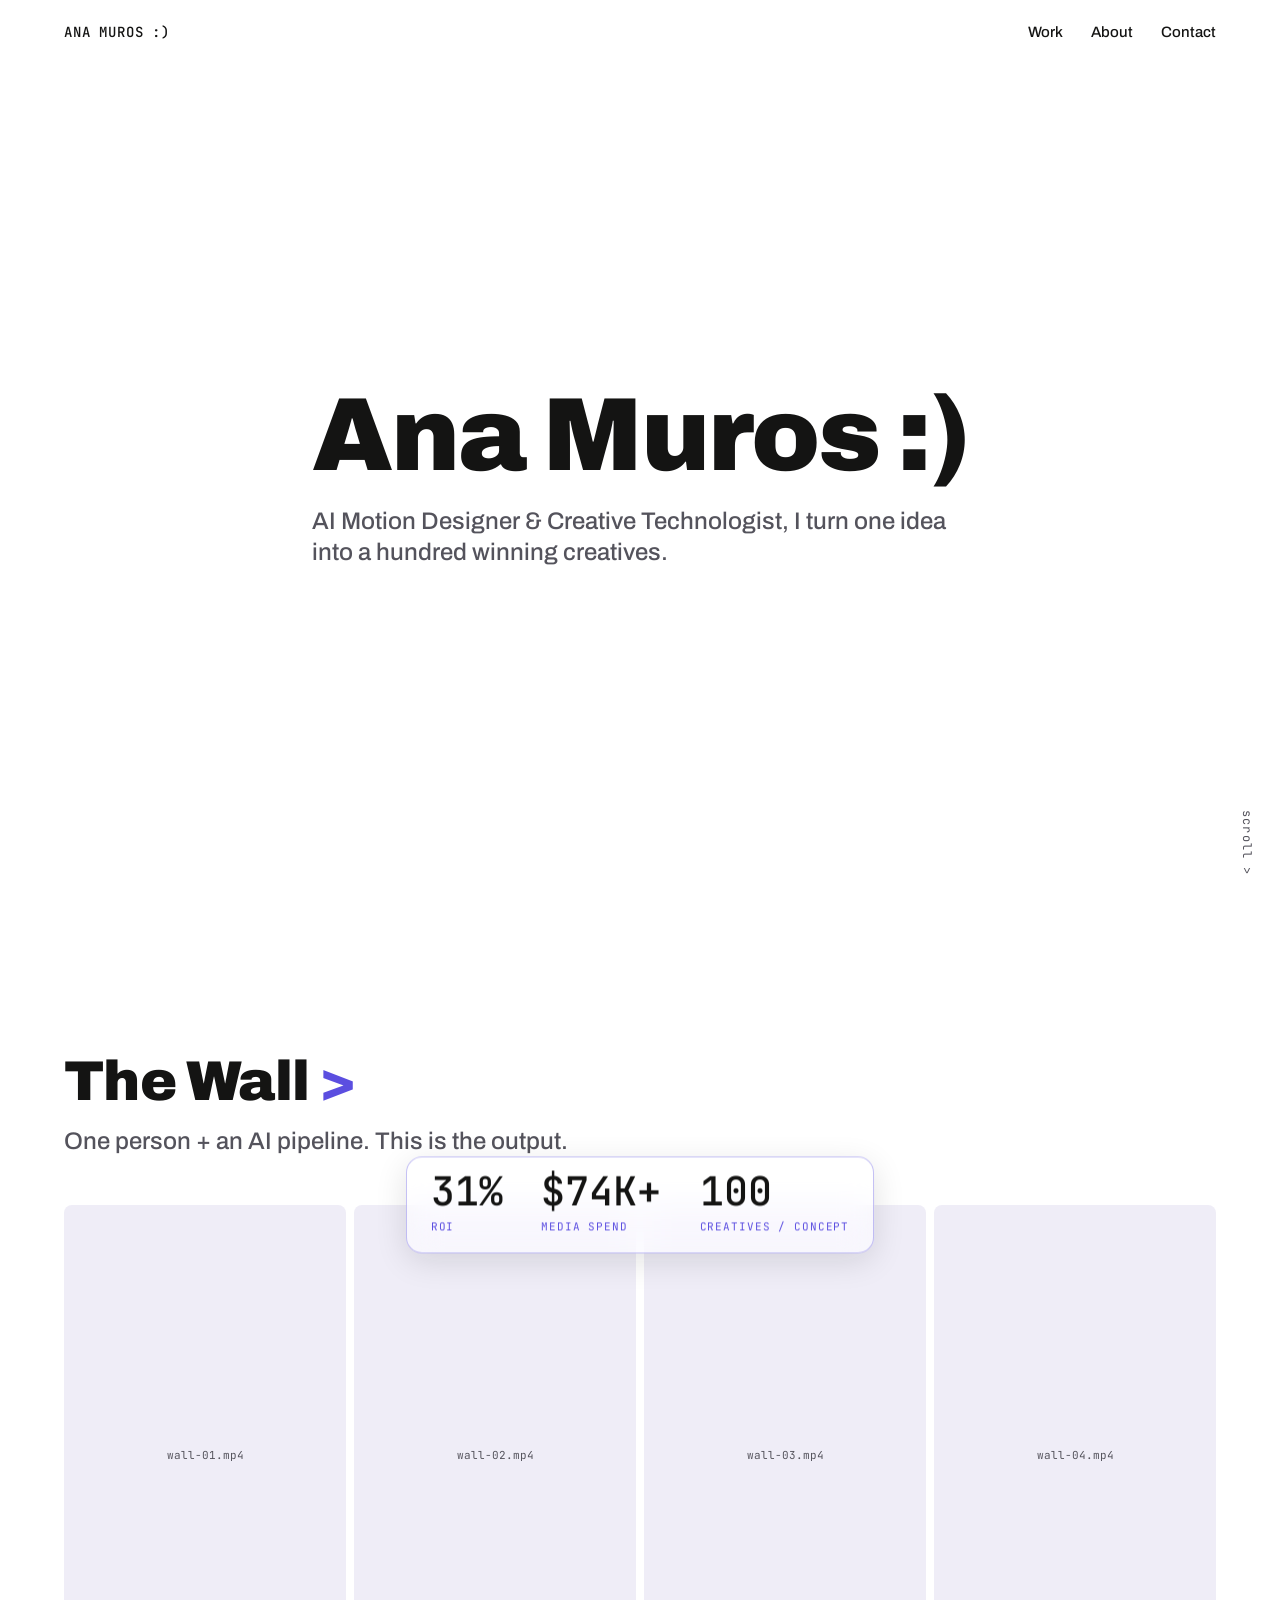
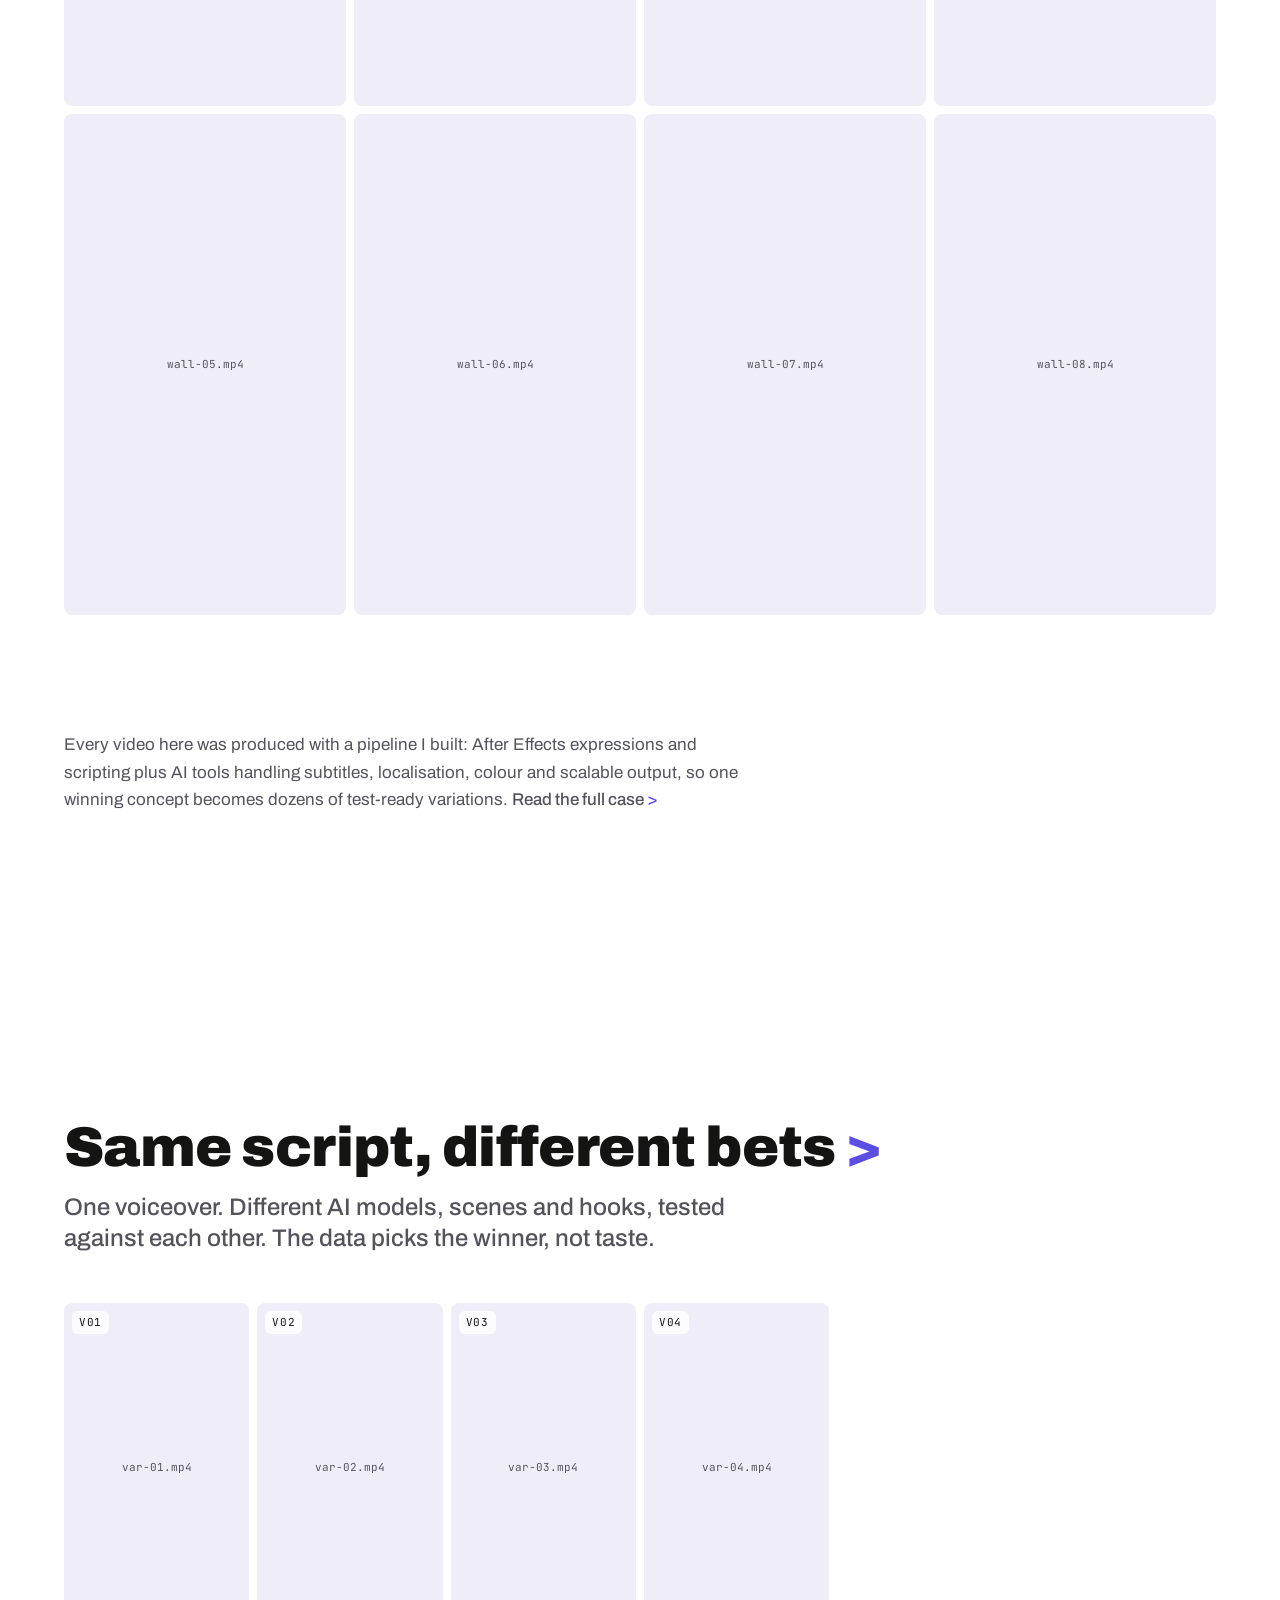
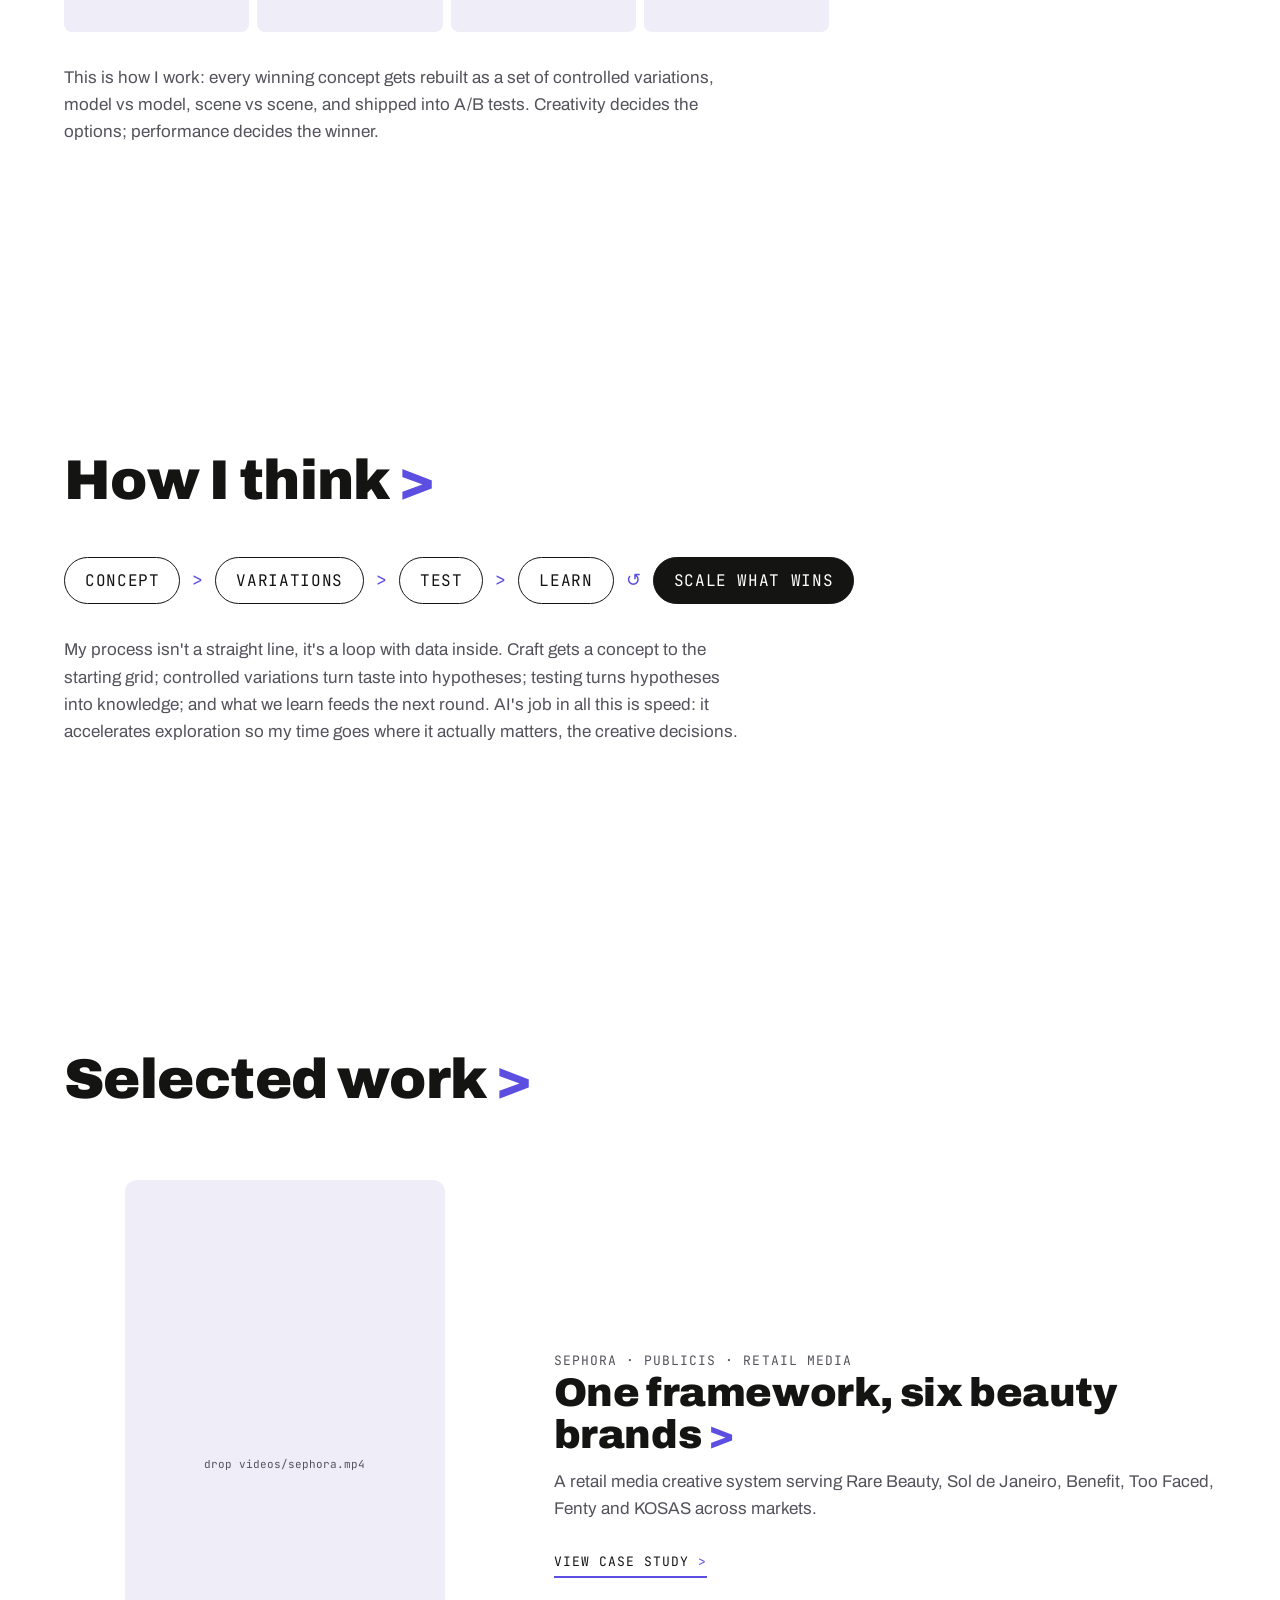
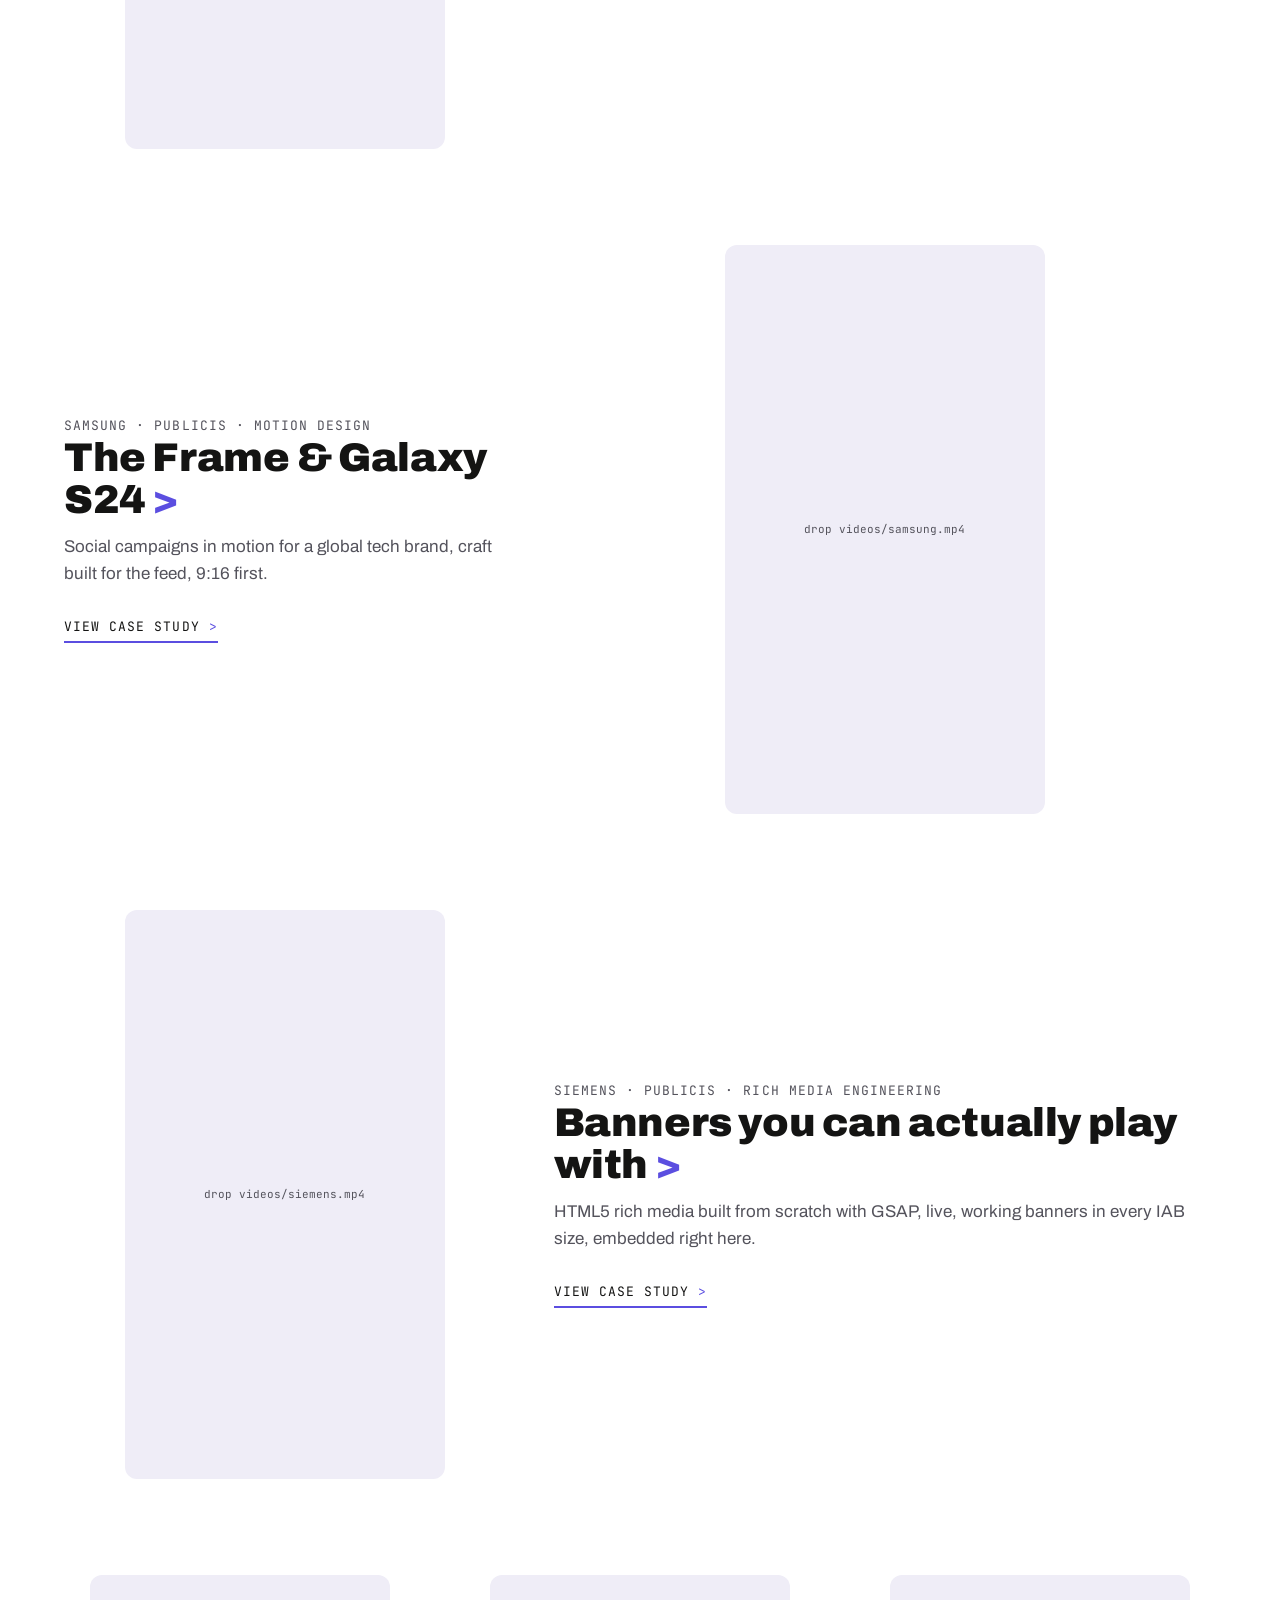
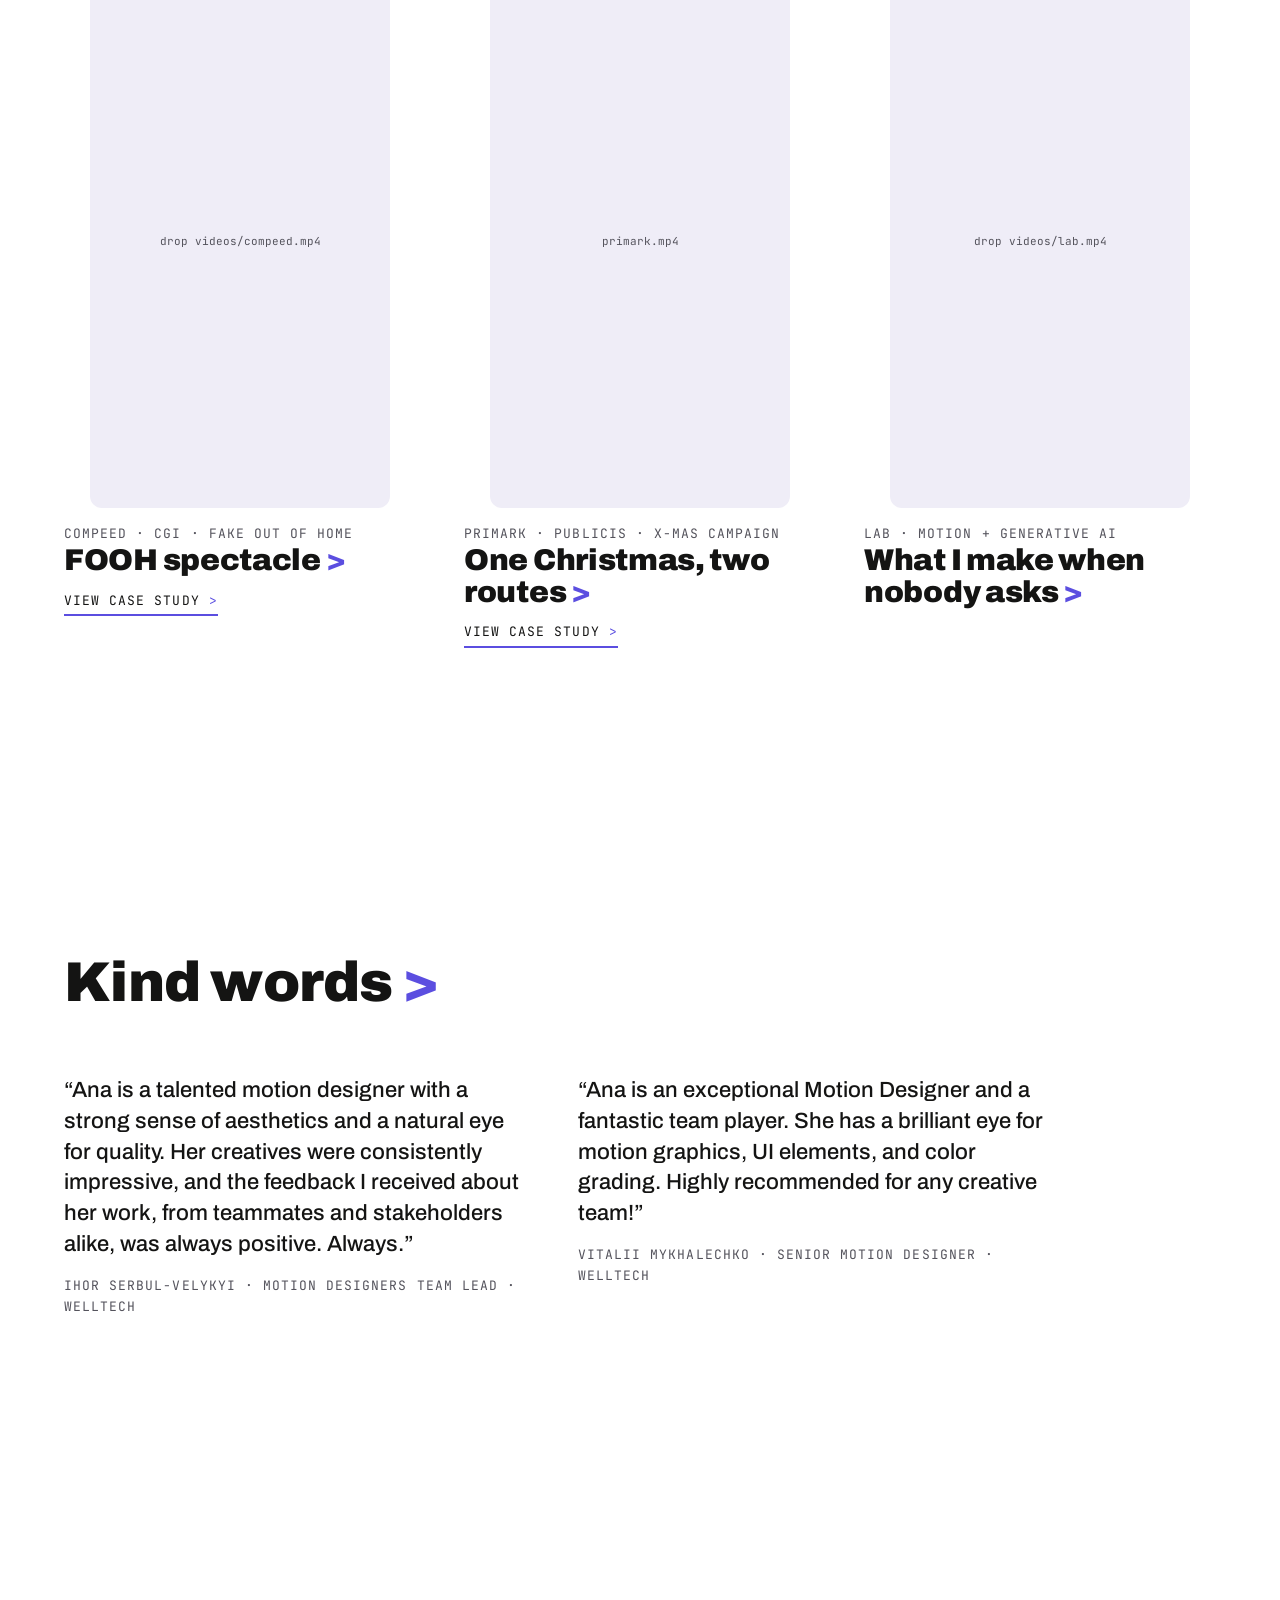
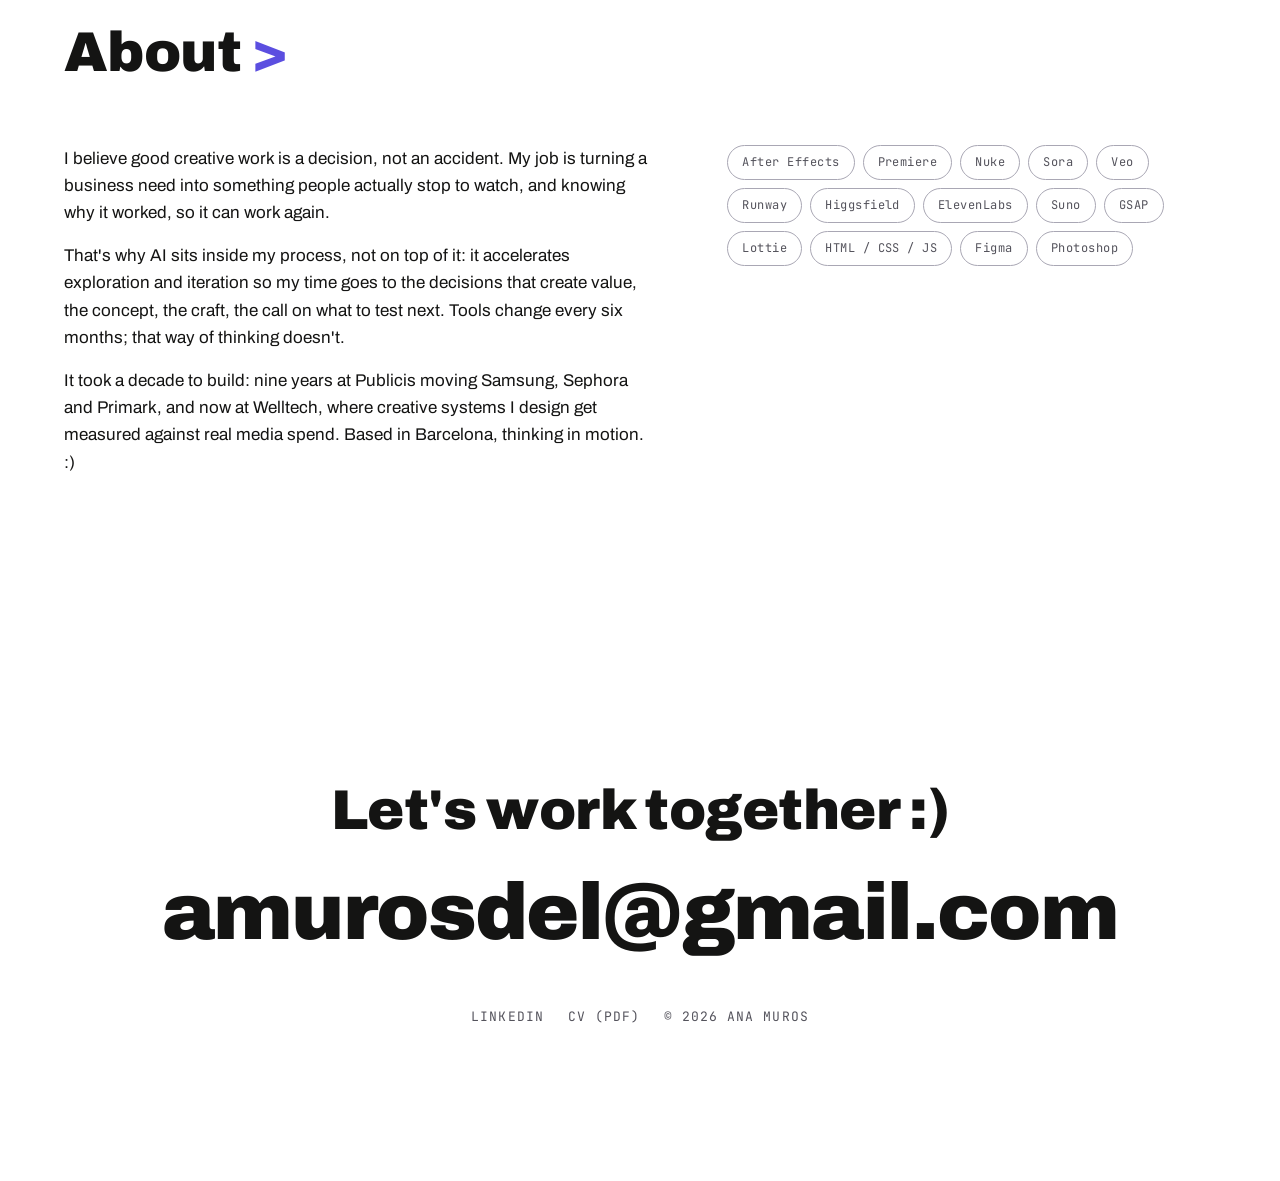
==== index.html @ 54a0456e "initial portfolio initial portfolio" ====
<!DOCTYPE html>
<html lang="en">
<head>
<meta charset="UTF-8">
<meta name="viewport" content="width=device-width, initial-scale=1">
<title>Ana Muros, AI Motion Designer & Creative Technologist</title>
<meta name="description" content="Motion design, creative systems and AI for paid social that converts. 11+ years, Publicis, Samsung, Sephora, Welltech. Barcelona.">
<meta property="og:title" content="Ana Muros, AI Motion Designer & Creative Technologist">
<meta property="og:description" content="I turn one idea into a hundred winning creatives.">
<meta property="og:type" content="website">
<link rel="preconnect" href="https://fonts.googleapis.com">
<link rel="preconnect" href="https://fonts.gstatic.com" crossorigin>
<link href="https://fonts.googleapis.com/css2?family=Archivo:wght@400;500;900&family=JetBrains+Mono:wght@400;500&display=swap" rel="stylesheet">
<style>
:root{
  --paper:#FFFFFF; --ink:#141413; --ink-60:#54535C; --ink-30:#A9A7B4;
  --surface:#EFEDF7; --accent:#5B4EE0;
  --ease:cubic-bezier(.22,1,.36,1);
  --sect:clamp(96px,12vw,160px);
}
*{margin:0;padding:0;box-sizing:border-box}
html{scroll-behavior:smooth}
body{background:var(--paper);color:var(--ink);font-family:'Archivo',sans-serif;font-size:17px;line-height:1.6;-webkit-font-smoothing:antialiased}
img,video{display:block;max-width:100%}
a{color:inherit;text-decoration:none}
a:focus-visible,button:focus-visible{outline:2px solid var(--accent);outline-offset:3px}
.container{max-width:1200px;margin:0 auto;padding:0 24px}
.display{font-weight:900;font-size:clamp(48px,9vw,104px);line-height:.95;letter-spacing:-.02em}
.h2{font-weight:900;font-size:clamp(32px,5vw,56px);line-height:1;letter-spacing:-.01em}
.h3{font-weight:500;font-size:clamp(19px,2.2vw,24px);line-height:1.3}
.meta{font-family:'JetBrains Mono',monospace;font-size:13px;letter-spacing:.08em;text-transform:uppercase;color:var(--ink-60)}
.metric{font-family:'JetBrains Mono',monospace;font-weight:500;font-size:clamp(32px,5vw,64px);line-height:1;color:var(--ink)}
.arrow{color:var(--accent)}
section{padding:var(--sect) 0}

nav{position:fixed;top:0;left:0;right:0;z-index:50;transition:background .3s,box-shadow .3s}
nav .nav-logo,nav .nav-links a{color:#F4F3EE;transition:color .3s}
nav.scrolled .nav-logo,nav.scrolled .nav-links a,nav.on-light .nav-logo,nav.on-light .nav-links a{color:var(--ink)}
nav.scrolled{background:rgba(255,255,255,.85);backdrop-filter:blur(12px);-webkit-backdrop-filter:blur(12px);box-shadow:0 1px 0 rgba(20,20,19,.08)}
.nav-inner{display:flex;justify-content:space-between;align-items:center;height:64px}
.nav-logo{font-family:'JetBrains Mono',monospace;font-size:14px;font-weight:500;letter-spacing:.06em}
.nav-links{display:flex;gap:28px}
.nav-links a{font-size:15px;font-weight:500;position:relative}
.nav-links a::after{content:"";position:absolute;left:0;bottom:-4px;height:2px;width:0;background:var(--accent);transition:width .3s var(--ease)}
.nav-links a:hover::after{width:100%}

.hero{min-height:100svh;display:flex;flex-direction:column;justify-content:center;padding-top:96px;position:relative;overflow:hidden}
.hero-bg{position:absolute;inset:0;width:100%;height:100%;object-fit:cover;z-index:0}
.hero-scrim{position:absolute;inset:0;background:linear-gradient(180deg,rgba(12,12,14,.25),rgba(12,12,14,.5));z-index:1}
.hero-content{position:relative;z-index:2}
.hero .display{color:#F4F3EE}
.hero .sub{color:rgba(244,243,238,.82);margin:20px 0 40px;max-width:640px}
.hero.missing .hero-bg,.hero.missing .hero-scrim{display:none}
.hero.missing .display{color:var(--ink)}
.hero.missing .sub{color:var(--ink-60)}
.hero.missing .scroll-hint{color:var(--ink-60)}
.scroll-hint{position:absolute;bottom:24px;right:24px;font-family:'JetBrains Mono',monospace;font-size:12px;letter-spacing:.1em;color:rgba(244,243,238,.75);writing-mode:vertical-rl;z-index:2}

.media{position:relative;background:var(--surface);overflow:hidden}
.media video{width:100%;height:100%;object-fit:cover}
.media .ph-label{display:none}
.media.missing video{display:none}
.media.missing .ph-label{display:flex;position:absolute;inset:0;align-items:center;justify-content:center;text-align:center;padding:12px;font-family:'JetBrains Mono',monospace;font-size:11px;color:var(--ink-60)}

.wall-stage{position:relative;padding-bottom:84px}
.wall-metrics{position:sticky;top:38vh;z-index:2;height:0;display:flex;justify-content:center;align-items:flex-start;pointer-events:none}
.wall-metrics .pill{background:rgba(255,255,255,.55);backdrop-filter:blur(16px) saturate(1.6);-webkit-backdrop-filter:blur(16px) saturate(1.6);border:1px solid rgba(91,78,224,.35);border-radius:16px;padding:14px 24px;display:flex;gap:clamp(16px,3vw,40px);flex-wrap:wrap;justify-content:center;transform:translateY(-50%);box-shadow:inset 0 1px 0 rgba(255,255,255,.6),0 8px 32px rgba(20,20,19,.12)}
.wall-metrics .m .metric{display:block;font-size:clamp(22px,3.2vw,40px)}
.wall-metrics .m .meta{font-size:11px}
.wall-metrics .m .meta{color:var(--accent)}
.wall-grid{display:grid;grid-template-columns:repeat(4,1fr);gap:8px}
.wall-grid .media{aspect-ratio:9/16;border-radius:8px}
.wall-note{margin-top:32px;max-width:680px;color:var(--ink-60)}

.factory-grid{grid-template-columns:repeat(6,1fr)}
.factory-grid .media{position:relative}
.vtag{position:absolute;top:8px;left:8px;z-index:1;font-family:'JetBrains Mono',monospace;font-size:11px;letter-spacing:.06em;background:rgba(255,255,255,.85);border-radius:6px;padding:3px 7px;color:var(--ink)}
@media (max-width:810px){.factory-grid{grid-template-columns:repeat(3,1fr)}}
@media (max-width:600px){.factory-grid{grid-template-columns:repeat(2,1fr)}.factory-grid .media:nth-child(n+11){display:flex}}

.proc{display:flex;flex-wrap:wrap;gap:12px;align-items:center}
.proc-step{font-family:'JetBrains Mono',monospace;font-size:clamp(13px,1.6vw,16px);letter-spacing:.04em;text-transform:uppercase;border:1px solid var(--ink);border-radius:100px;padding:10px 20px}
.proc-win{background:var(--ink);color:#fff}
.proc-arrow{font-family:'JetBrains Mono',monospace;font-size:18px;color:var(--accent)}

.work-list{display:grid;gap:clamp(48px,8vw,96px);margin-top:clamp(40px,6vw,72px)}
.work-row{display:grid;grid-template-columns:2fr 3fr;gap:clamp(24px,4vw,48px);align-items:center}
.work-row.flip .work-media{order:2}
.work-media{border-radius:12px;aspect-ratio:9/16;width:min(100%,320px);margin:0 auto;transition:transform .3s var(--ease)}
.work-row:hover .work-media{transform:scale(1.02)}
.work-title{font-weight:900;font-size:clamp(26px,3.4vw,40px);letter-spacing:-.01em;line-height:1.05}
.work-tag{color:var(--ink-60);margin:12px 0 16px}
.work-half{display:grid;grid-template-columns:repeat(3,1fr);gap:clamp(24px,4vw,48px)}
.work-half .work-media{aspect-ratio:9/16;width:min(100%,300px)}
.work-half .work-title{font-size:clamp(22px,2.6vw,30px)}
.lightbox{position:fixed;inset:0;z-index:100;background:rgba(20,20,19,.82);backdrop-filter:blur(8px);-webkit-backdrop-filter:blur(8px);display:flex;align-items:center;justify-content:center;padding:24px}
.lightbox[hidden]{display:none}
.lb-grid{display:grid;grid-template-columns:1fr 1fr;gap:24px;max-width:720px;width:100%}
.lb-grid video{width:100%;border-radius:12px;aspect-ratio:9/16;object-fit:cover}
.lb-grid figcaption{margin-top:10px;text-align:center}
.lb-close{position:absolute;top:20px;right:24px;font-size:36px;line-height:1;background:none;border:none;color:#fff;cursor:pointer}
@media (max-width:600px){.lb-grid{grid-template-columns:1fr;max-width:300px;overflow-y:auto;max-height:85vh}}
.case-cta{display:inline-block;margin-top:14px;color:var(--ink);border-bottom:2px solid var(--accent);padding-bottom:3px}
.work-link:hover .case-cta{color:var(--accent)}
.work-link:hover .arrow{margin-left:6px}
.work-link .arrow{transition:margin .3s var(--ease);display:inline-block}

.t-grid{display:grid;grid-template-columns:repeat(2,1fr);max-width:980px;gap:clamp(24px,4vw,48px);margin-top:clamp(40px,6vw,64px)}
.t-card .quote{font-weight:500;font-size:clamp(18px,2vw,22px);line-height:1.4}
.t-card .who{margin-top:16px}

.about-grid{display:grid;grid-template-columns:1.2fr 1fr;gap:clamp(32px,6vw,80px);margin-top:clamp(40px,6vw,64px)}
.about-grid p+p{margin-top:16px}
.pills{display:flex;flex-wrap:wrap;gap:8px;align-content:flex-start}
.pill-item{font-family:'JetBrains Mono',monospace;font-size:12px;letter-spacing:.04em;border:1px solid var(--ink-30);border-radius:100px;padding:7px 14px;color:var(--ink-60)}

.contact{text-align:center}
.email{display:inline-block;font-weight:900;font-size:clamp(26px,6.5vw,80px);letter-spacing:-.02em;line-height:1.05;word-break:break-word;border-bottom:4px solid transparent;transition:border-color .3s var(--ease)}
.email:hover{border-color:var(--accent)}
.footer-meta{display:flex;justify-content:center;gap:24px;margin-top:48px;flex-wrap:wrap}

.reveal{opacity:0;transform:translateY(24px);transition:opacity .5s var(--ease),transform .5s var(--ease);transition-delay:var(--d,0ms)}
.reveal.in{opacity:1;transform:none}

@media (max-width:810px){
  .wall-grid{grid-template-columns:repeat(3,1fr)}
  .work-row,.about-grid{grid-template-columns:1fr}
  .work-row.flip .work-media{order:0}
  .t-grid{grid-template-columns:1fr}
  .work-half{grid-template-columns:1fr}
}
@media (max-width:600px){
  .wall-grid{grid-template-columns:repeat(2,1fr)}
  .wall-grid .media:nth-child(n+11){display:none}
  .nav-links{gap:16px}
}
@media (prefers-reduced-motion:reduce){
  html{scroll-behavior:auto}
  .reveal{opacity:1;transform:none;transition:none}
  .work-row:hover .work-media{transform:none}
}
</style>
</head>
<body>
<nav id="nav">
  <div class="container nav-inner">
    <a class="nav-logo" href="#top">ANA MUROS :)</a>
    <div class="nav-links">
      <a href="#work">Work</a>
      <a href="#about">About</a>
      <a href="#contact">Contact</a>
    </div>
  </div>
</nav>

<header class="hero" id="top">
  <video class="hero-bg" autoplay muted loop playsinline preload="auto" src="videos/hero.mp4" aria-hidden="true"></video>
  <div class="hero-scrim" aria-hidden="true"></div>
  <div class="container hero-content">
    <h1 class="display reveal">Ana Muros&nbsp;:)</h1>
    <p class="h3 sub reveal" style="--d:80ms">AI Motion Designer &amp; Creative Technologist, I turn one idea into a hundred winning creatives.</p>
  </div>
  <span class="scroll-hint">scroll &gt;</span>
</header>

<section id="wall">
  <div class="container">
    <h2 class="h2 reveal">The Wall <span class="arrow">&gt;</span></h2>
    <p class="h3 reveal" style="color:var(--ink-60);margin:16px 0 48px;max-width:640px">One person + an AI pipeline. This is the output.</p>
  </div>
  <div class="container wall-stage">
    <div class="wall-metrics">
      <div class="pill">
        <div class="m"><span class="metric">31%</span><span class="meta">ROI</span></div>
        <div class="m"><span class="metric">$74K+</span><span class="meta">media spend</span></div>
        <div class="m"><span class="metric">100</span><span class="meta">creatives / concept</span></div>
      </div>
    </div>
    <div class="wall-grid" id="wallGrid"></div>
  </div>
  <div class="container">
    <p class="wall-note reveal">Every video here was produced with a pipeline I built: After Effects expressions and scripting plus AI tools handling subtitles, localisation, colour and scalable output, so one winning concept becomes dozens of test-ready variations. <a href="case-welltech.html" style="font-weight:500;white-space:nowrap">Read the full case <span class="arrow">&gt;</span></a></p>
  </div>
</section>

<section id="factory">
  <div class="container">
    <h2 class="h2 reveal">Same script, different bets <span class="arrow">&gt;</span></h2>
    <p class="h3 reveal" style="color:var(--ink-60);margin:16px 0 48px;max-width:680px">One voiceover. Different AI models, scenes and hooks, tested against each other. The data picks the winner, not taste.</p>
    <div class="wall-grid factory-grid" id="factoryGrid"></div>
    <p class="wall-note reveal">This is how I work: every winning concept gets rebuilt as a set of controlled variations, model vs model, scene vs scene, and shipped into A/B tests. Creativity decides the options; performance decides the winner.</p>
  </div>
</section>

<section id="process">
  <div class="container">
    <h2 class="h2 reveal">How I think <span class="arrow">&gt;</span></h2>
    <div class="proc reveal" style="margin:48px 0 32px">
      <span class="proc-step">Concept</span><span class="proc-arrow">&gt;</span>
      <span class="proc-step">Variations</span><span class="proc-arrow">&gt;</span>
      <span class="proc-step">Test</span><span class="proc-arrow">&gt;</span>
      <span class="proc-step">Learn</span><span class="proc-arrow">&#8634;</span>
      <span class="proc-step proc-win">Scale what wins</span>
    </div>
    <p class="wall-note reveal">My process isn't a straight line, it's a loop with data inside. Craft gets a concept to the starting grid; controlled variations turn taste into hypotheses; testing turns hypotheses into knowledge; and what we learn feeds the next round. AI's job in all this is speed: it accelerates exploration so my time goes where it actually matters, the creative decisions.</p>
  </div>
</section>

<section id="work">
  <div class="container">
    <h2 class="h2 reveal">Selected work <span class="arrow">&gt;</span></h2>
    <div class="work-list">

      <a class="work-row work-link reveal" href="case-sephora.html">
        <div class="media work-media" data-video="videos/sephora.mp4">
          <video muted loop playsinline preload="metadata"></video>
          <span class="ph-label">drop videos/sephora.mp4</span>
        </div>
        <div>
          <p class="meta">SEPHORA · PUBLICIS · RETAIL MEDIA</p>
          <h3 class="work-title">One framework, six beauty brands <span class="arrow">&gt;</span></h3>
          <p class="work-tag">A retail media creative system serving Rare Beauty, Sol de Janeiro, Benefit, Too Faced, Fenty and KOSAS across markets.</p>
          <p class="case-cta meta">VIEW CASE STUDY <span class="arrow">&gt;</span></p>
        </div>
      </a>

      <a class="work-row flip work-link reveal" href="case-samsung.html">
        <div class="media work-media" data-video="videos/samsung.mp4">
          <video muted loop playsinline preload="metadata"></video>
          <span class="ph-label">drop videos/samsung.mp4</span>
        </div>
        <div>
          <p class="meta">SAMSUNG · PUBLICIS · MOTION DESIGN</p>
          <h3 class="work-title">The Frame &amp; Galaxy S24 <span class="arrow">&gt;</span></h3>
          <p class="work-tag">Social campaigns in motion for a global tech brand, craft built for the feed, 9:16 first.</p>
          <p class="case-cta meta">VIEW CASE STUDY <span class="arrow">&gt;</span></p>
        </div>
      </a>

      <a class="work-row work-link reveal" href="case-siemens.html">
        <div class="media work-media" data-video="videos/siemens.mp4">
          <video muted loop playsinline preload="metadata"></video>
          <span class="ph-label">drop videos/siemens.mp4</span>
        </div>
        <div>
          <p class="meta">SIEMENS · PUBLICIS · RICH MEDIA ENGINEERING</p>
          <h3 class="work-title">Banners you can actually play with <span class="arrow">&gt;</span></h3>
          <p class="work-tag">HTML5 rich media built from scratch with GSAP, live, working banners in every IAB size, embedded right here.</p>
          <p class="case-cta meta">VIEW CASE STUDY <span class="arrow">&gt;</span></p>
        </div>
      </a>

      <div class="work-half">
        <a class="work-link reveal" href="case-compeed.html">
          <div class="media work-media" data-video="videos/compeed.mp4">
            <video muted loop playsinline preload="metadata"></video>
            <span class="ph-label">drop videos/compeed.mp4</span>
          </div>
          <p class="meta" style="margin-top:16px">COMPEED · CGI · FAKE OUT OF HOME</p>
          <h3 class="work-title">FOOH spectacle <span class="arrow">&gt;</span></h3>
          <p class="case-cta meta">VIEW CASE STUDY <span class="arrow">&gt;</span></p>
        </a>
        <a class="work-link reveal" href="case-primark.html" style="--d:80ms">
          <div class="media work-media" data-video="videos/primark.mp4">
            <video muted loop playsinline preload="metadata"></video>
            <span class="ph-label">primark.mp4</span>
          </div>
          <p class="meta" style="margin-top:16px">PRIMARK · PUBLICIS · X-MAS CAMPAIGN</p>
          <h3 class="work-title">One Christmas, two routes <span class="arrow">&gt;</span></h3>
          <p class="case-cta meta">VIEW CASE STUDY <span class="arrow">&gt;</span></p>
        </a>
        <div class="work-link reveal" style="--d:160ms">
          <div class="media work-media" data-video="videos/lab.mp4">
            <video muted loop playsinline preload="metadata"></video>
            <span class="ph-label">drop videos/lab.mp4</span>
          </div>
          <p class="meta" style="margin-top:16px">LAB · MOTION + GENERATIVE AI</p>
          <h3 class="work-title">What I make when nobody asks <span class="arrow">&gt;</span></h3>
        </div>
      </div>

    </div>
  </div>
</section>

<section id="testimonials">
  <div class="container">
    <h2 class="h2 reveal">Kind words <span class="arrow">&gt;</span></h2>
    <div class="t-grid">
      <div class="t-card reveal">
        <p class="quote">“Ana is a talented motion designer with a strong sense of aesthetics and a natural eye for quality. Her creatives were consistently impressive, and the feedback I received about her work, from teammates and stakeholders alike, was always positive. Always.”</p>
        <p class="who meta"><a href="https://www.linkedin.com/in/ihor-serbul-velykyi-a7630925b/" target="_blank" rel="noopener">IHOR SERBUL-VELYKYI</a> · MOTION DESIGNERS TEAM LEAD · WELLTECH</p>
      </div>
      <div class="t-card reveal" style="--d:80ms">
        <p class="quote">“Ana is an exceptional Motion Designer and a fantastic team player. She has a brilliant eye for motion graphics, UI elements, and color grading. Highly recommended for any creative team!”</p>
        <p class="who meta"><a href="https://www.linkedin.com/in/mykhalechko/" target="_blank" rel="noopener">VITALII MYKHALECHKO</a> · SENIOR MOTION DESIGNER · WELLTECH</p>
      </div>
    </div>
  </div>
</section>

<section id="about">
  <div class="container">
    <h2 class="h2 reveal">About <span class="arrow">&gt;</span></h2>
    <div class="about-grid">
      <div class="reveal">
        <p>I believe good creative work is a decision, not an accident. My job is turning a business need into something people actually stop to watch, and knowing why it worked, so it can work again.</p>
        <p>That's why AI sits inside my process, not on top of it: it accelerates exploration and iteration so my time goes to the decisions that create value, the concept, the craft, the call on what to test next. Tools change every six months; that way of thinking doesn't.</p>
        <p>It took a decade to build: nine years at Publicis moving Samsung, Sephora and Primark, and now at Welltech, where creative systems I design get measured against real media spend. Based in Barcelona, thinking in motion. :)</p>
      </div>
      <div class="pills reveal" style="--d:80ms">
        <span class="pill-item">After Effects</span><span class="pill-item">Premiere</span><span class="pill-item">Nuke</span>
        <span class="pill-item">Sora</span><span class="pill-item">Veo</span><span class="pill-item">Runway</span>
        <span class="pill-item">Higgsfield</span><span class="pill-item">ElevenLabs</span><span class="pill-item">Suno</span>
        <span class="pill-item">GSAP</span><span class="pill-item">Lottie</span><span class="pill-item">HTML / CSS / JS</span>
        <span class="pill-item">Figma</span><span class="pill-item">Photoshop</span>
      </div>
    </div>
  </div>
</section>

<section id="contact" class="contact">
  <div class="container">
    <h2 class="h2 reveal">Let's work together&nbsp;:)</h2>
    <div style="margin-top:32px" class="reveal">
      <a class="email" href="mailto:amurosdel@gmail.com">amurosdel@gmail.com</a>
    </div>
    <div class="footer-meta reveal">
      <a class="meta" href="https://www.linkedin.com/in/ana-muros-b7ab1316a/" target="_blank" rel="noopener">LinkedIn</a>
      <a class="meta" href="cv.pdf">CV (PDF)</a>
      <span class="meta">© 2026 Ana Muros</span>
    </div>
  </div>
</section>

<script>
const nav=document.getElementById('nav');
addEventListener('scroll',()=>{nav.classList.toggle('scrolled',scrollY>20)},{passive:true});

const grid=document.getElementById('wallGrid');
for(let i=1;i<=8;i++){
  const n=String(i).padStart(2,'0');
  const d=document.createElement('div');
  d.className='media reveal';
  d.style.setProperty('--d',((i-1)%4)*60+'ms');
  d.dataset.video='videos/wall-'+n+'.mp4';
  d.innerHTML='<video muted loop playsinline preload="metadata"></video><span class="ph-label">wall-'+n+'.mp4</span>';
  grid.appendChild(d);
}

const fgrid=document.getElementById('factoryGrid');
for(let i=1;i<=4;i++){
  const n=String(i).padStart(2,'0');
  const d=document.createElement('div');
  d.className='media reveal';
  d.style.setProperty('--d',((i-1)%6)*60+'ms');
  d.dataset.video='videos/var-'+n+'.mp4';
  d.innerHTML='<video muted loop playsinline preload="metadata"></video><span class="ph-label">var-'+n+'.mp4</span><span class="vtag">V'+n+'</span>';
  fgrid.appendChild(d);
}

const hero=document.querySelector('.hero'),heroBg=document.querySelector('.hero-bg');
heroBg.addEventListener('error',()=>{hero.classList.add('missing');nav.classList.add('on-light')});
new IntersectionObserver(es=>{es.forEach(e=>{if(hero.classList.contains('missing'))return;e.isIntersecting?heroBg.play().catch(()=>{}):heroBg.pause()})},{threshold:.05}).observe(hero);
document.querySelectorAll('.media[data-video]').forEach(w=>{
  const v=w.querySelector('video');
  v.src=w.dataset.video;
  v.addEventListener('error',()=>w.classList.add('missing'));
});

const io=new IntersectionObserver(es=>{
  es.forEach(e=>{
    if(e.isIntersecting){
      e.target.classList.add('in');
      const v=e.target.querySelector('video');
      if(v&&!e.target.classList.contains('missing'))v.play().catch(()=>{});
    }else{
      const v=e.target.querySelector('video');
      if(v)v.pause();
    }
  });
},{threshold:.15});
document.querySelectorAll('.reveal').forEach(el=>io.observe(el));
</script>
</body>
</html>
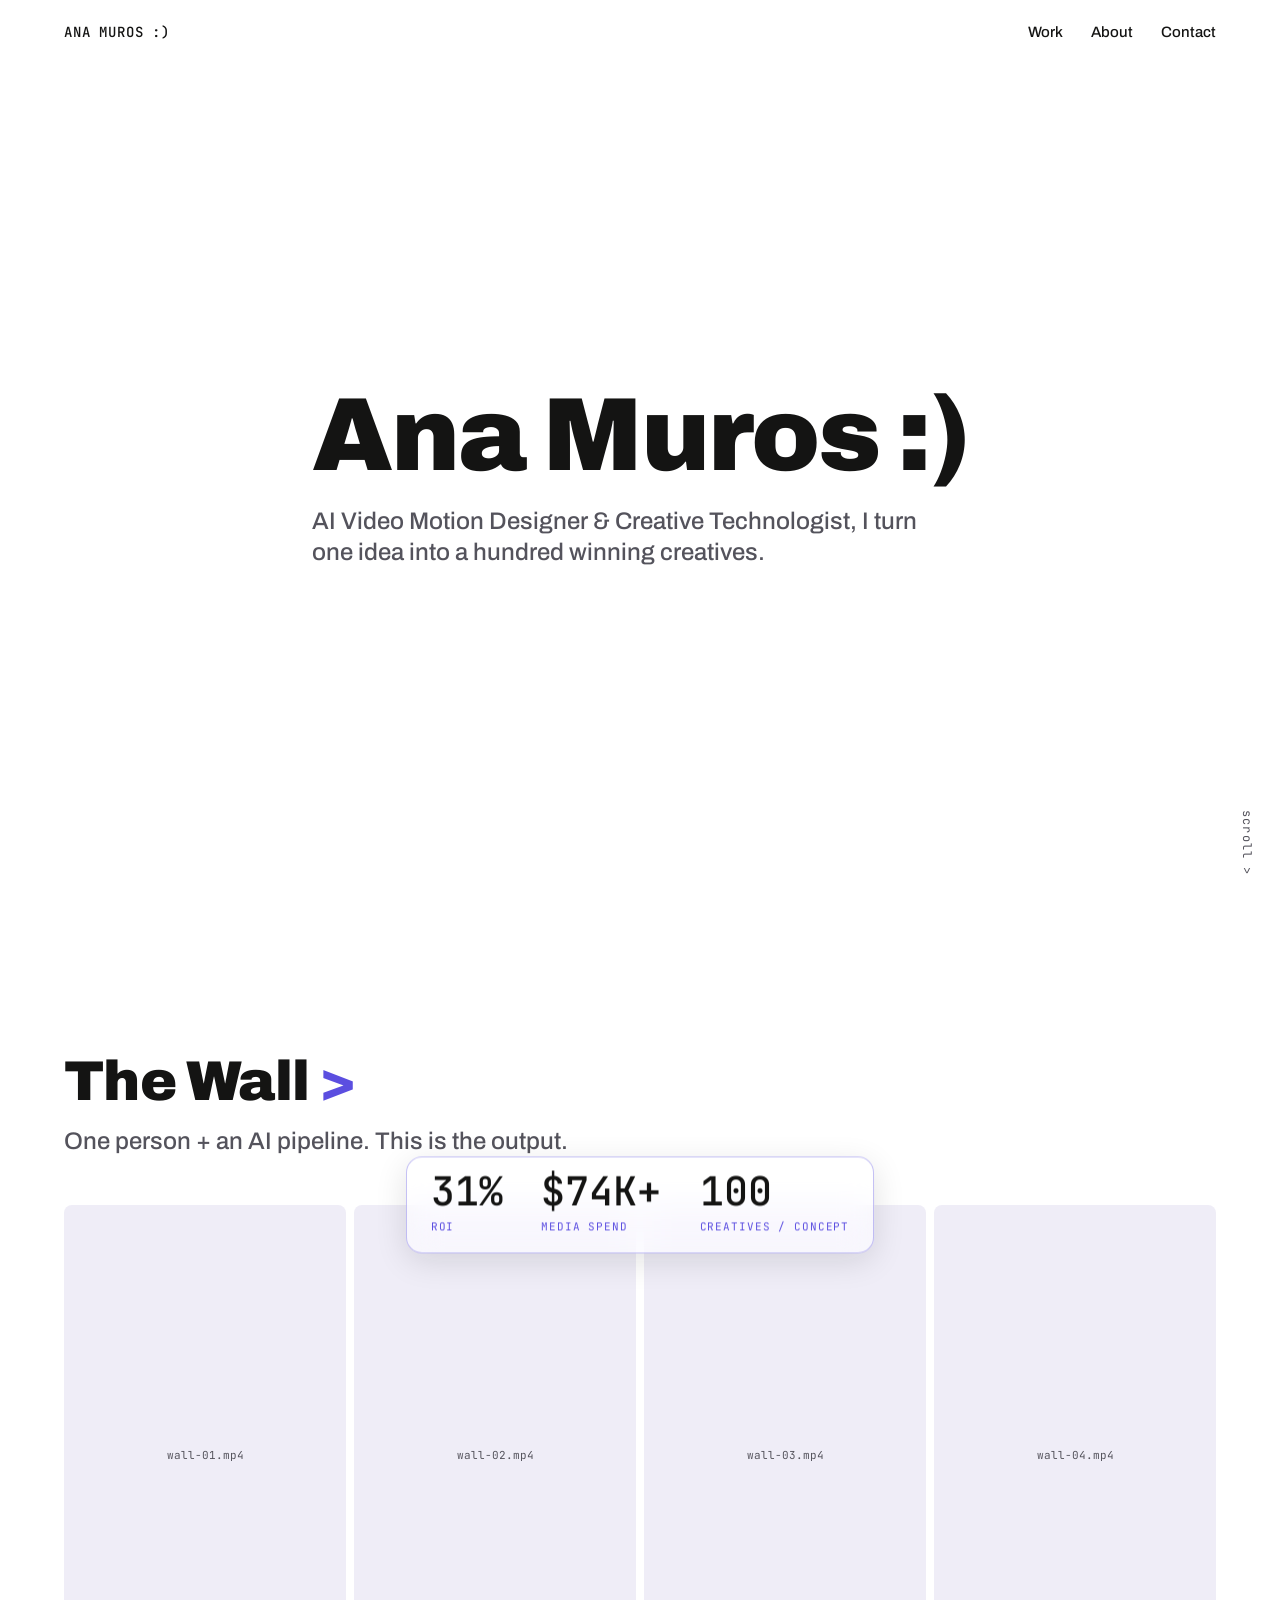
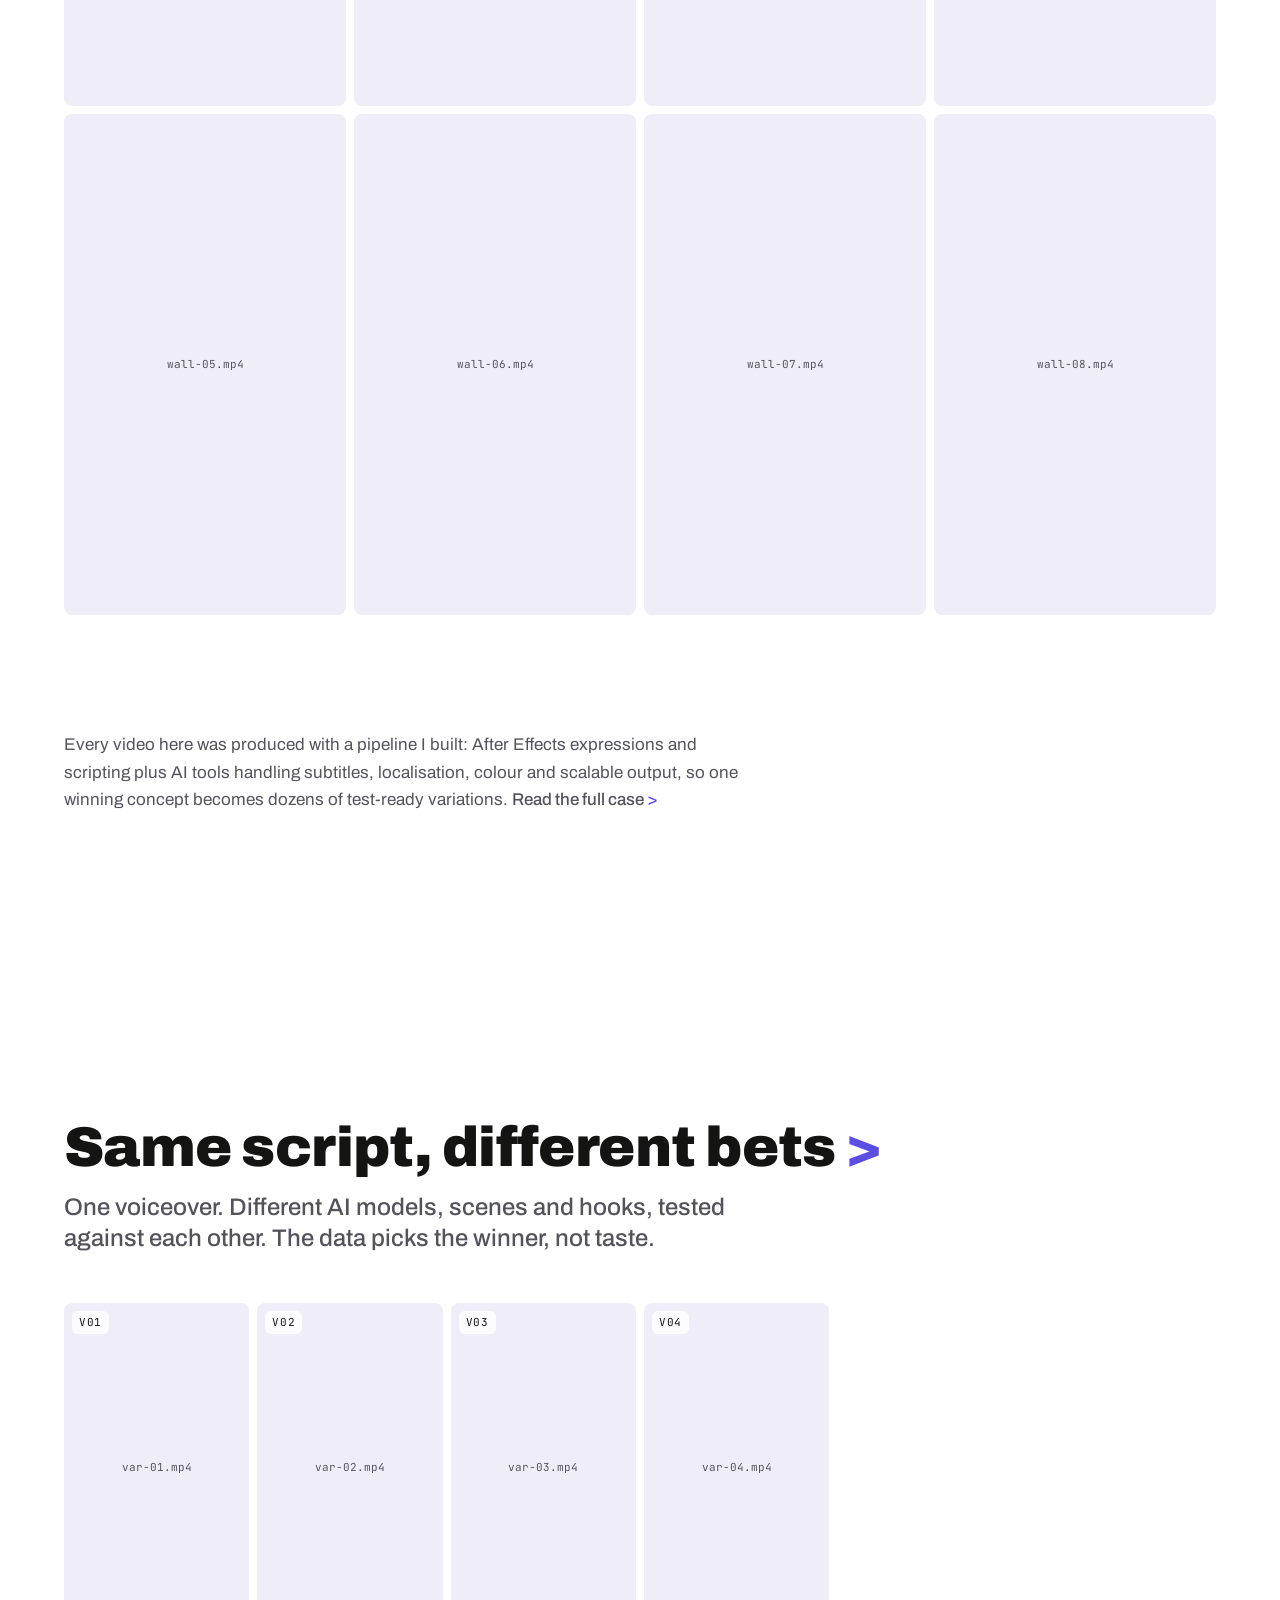
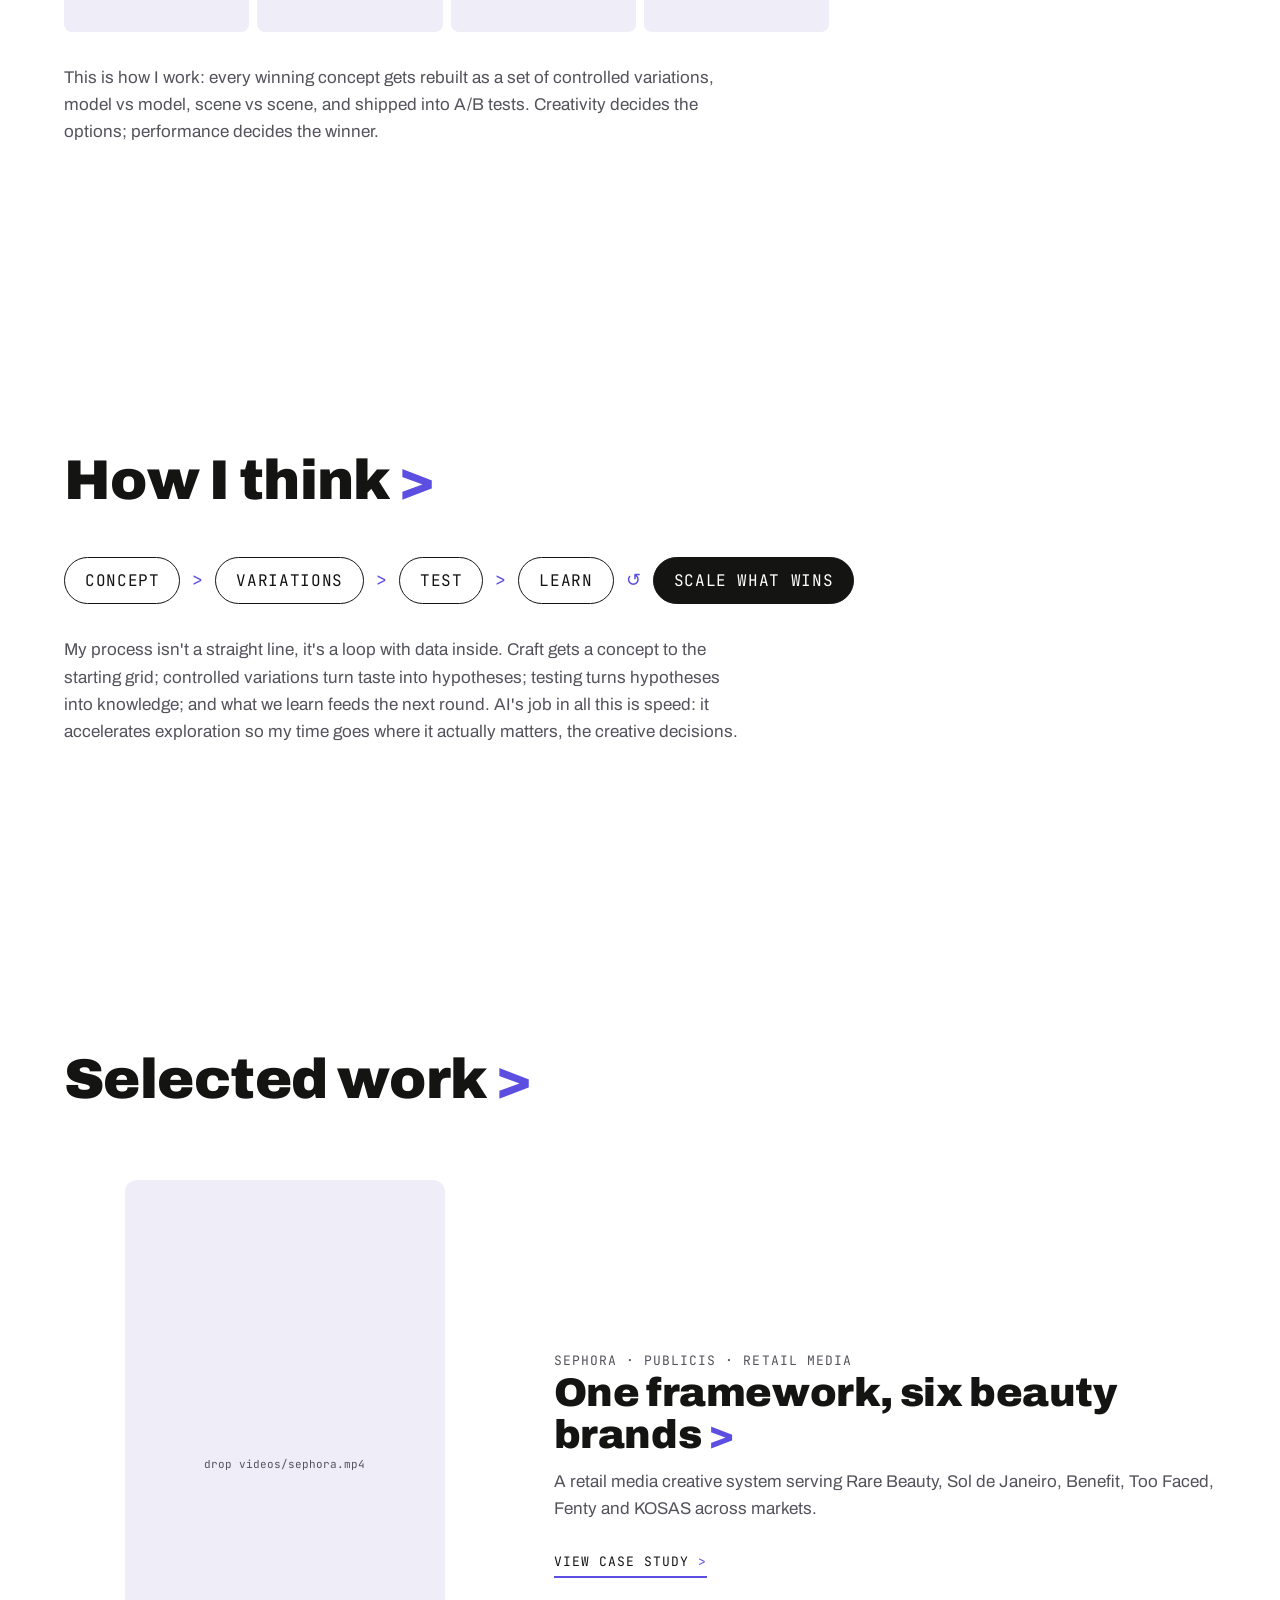
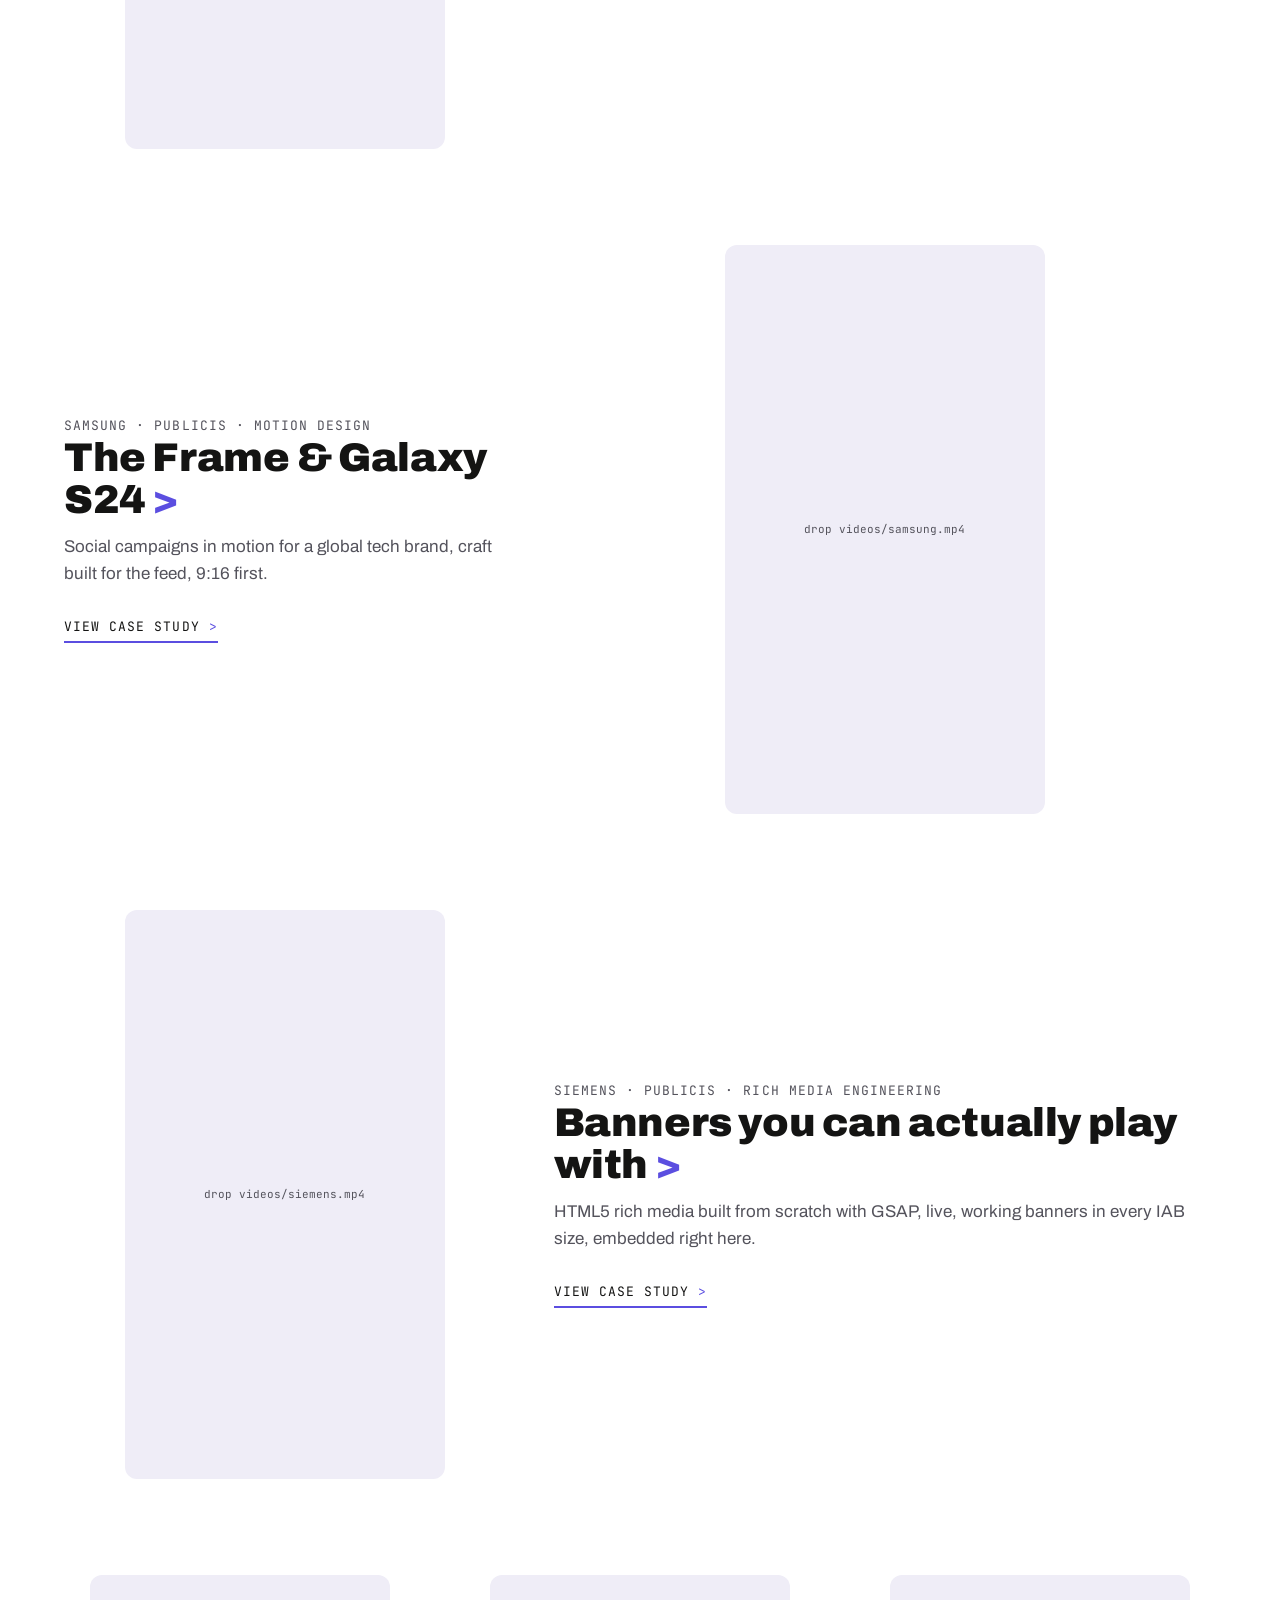
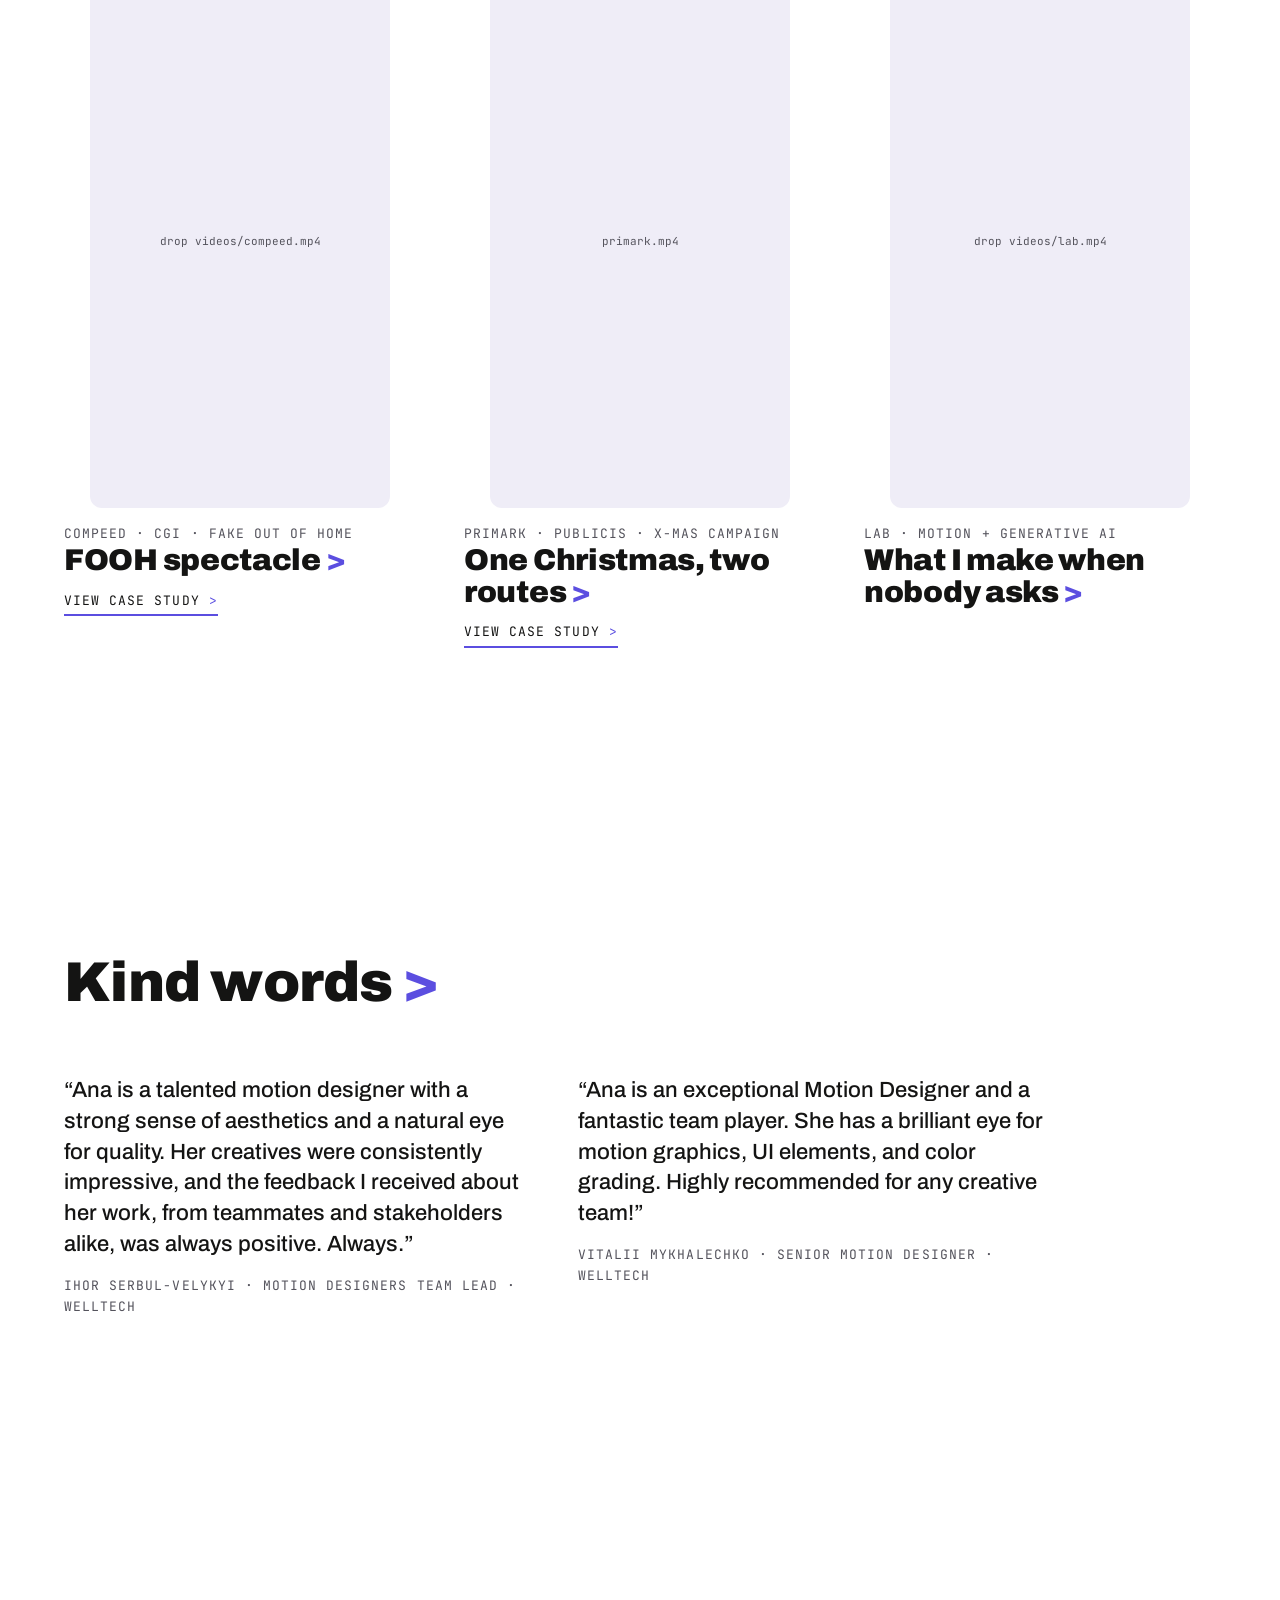
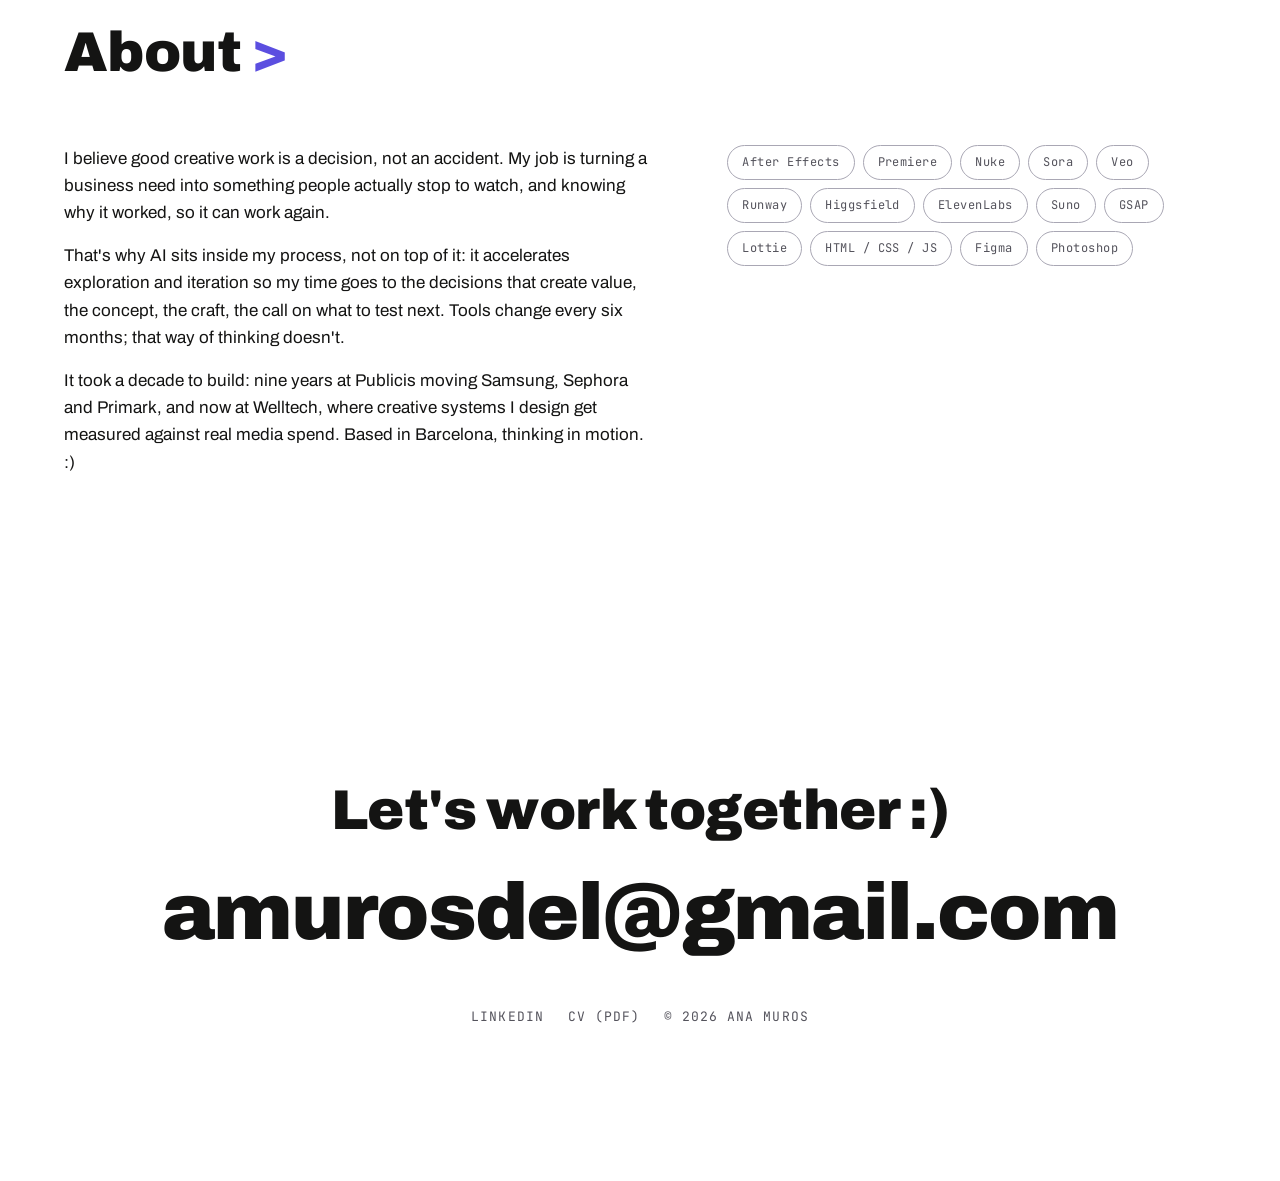
==== commit a3f8b4c6: "title change" ====
--- a/index.html
+++ b/index.html
@@ -158,7 +158,7 @@
   <div class="hero-scrim" aria-hidden="true"></div>
   <div class="container hero-content">
     <h1 class="display reveal">Ana Muros&nbsp;:)</h1>
-    <p class="h3 sub reveal" style="--d:80ms">AI Motion Designer &amp; Creative Technologist, I turn one idea into a hundred winning creatives.</p>
+    <p class="h3 sub reveal" style="--d:80ms">AI Video Motion Designer &amp; Creative Technologist, I turn one idea into a hundred winning creatives.</p>
   </div>
   <span class="scroll-hint">scroll &gt;</span>
 </header>
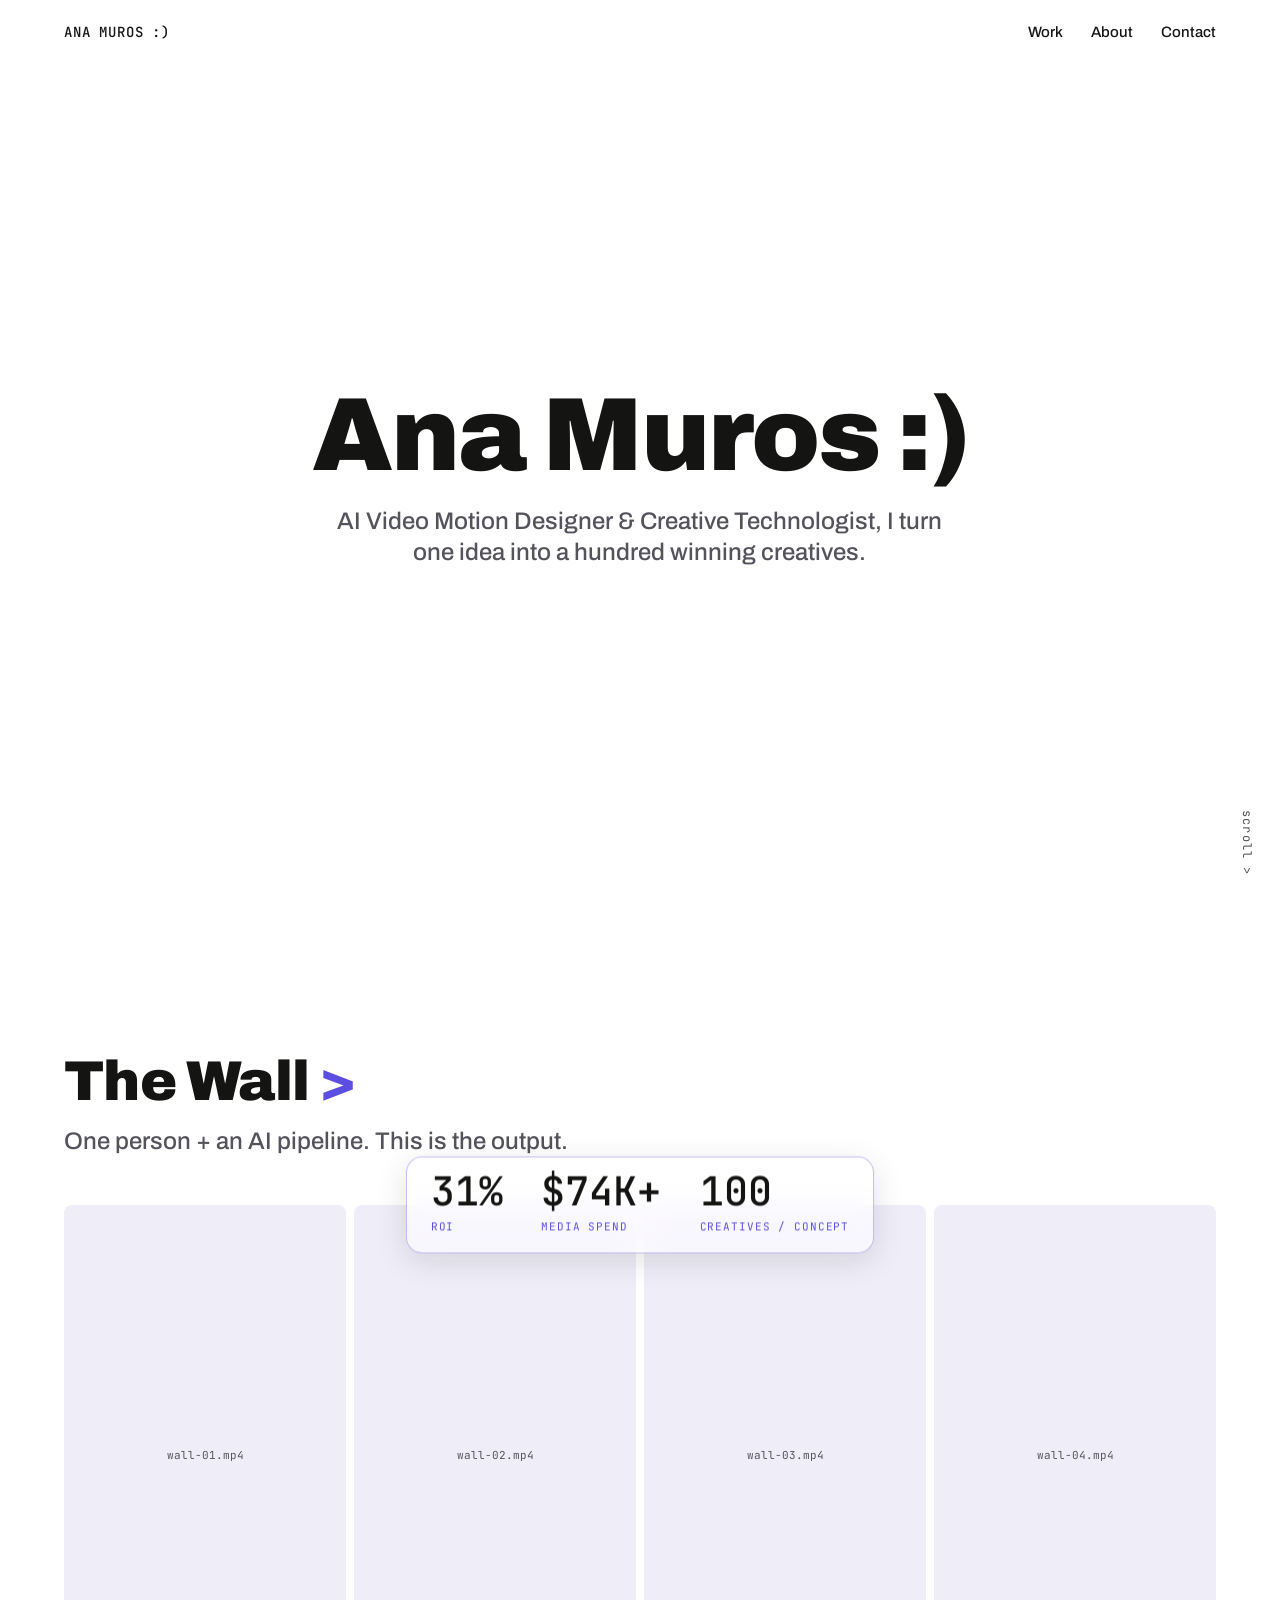
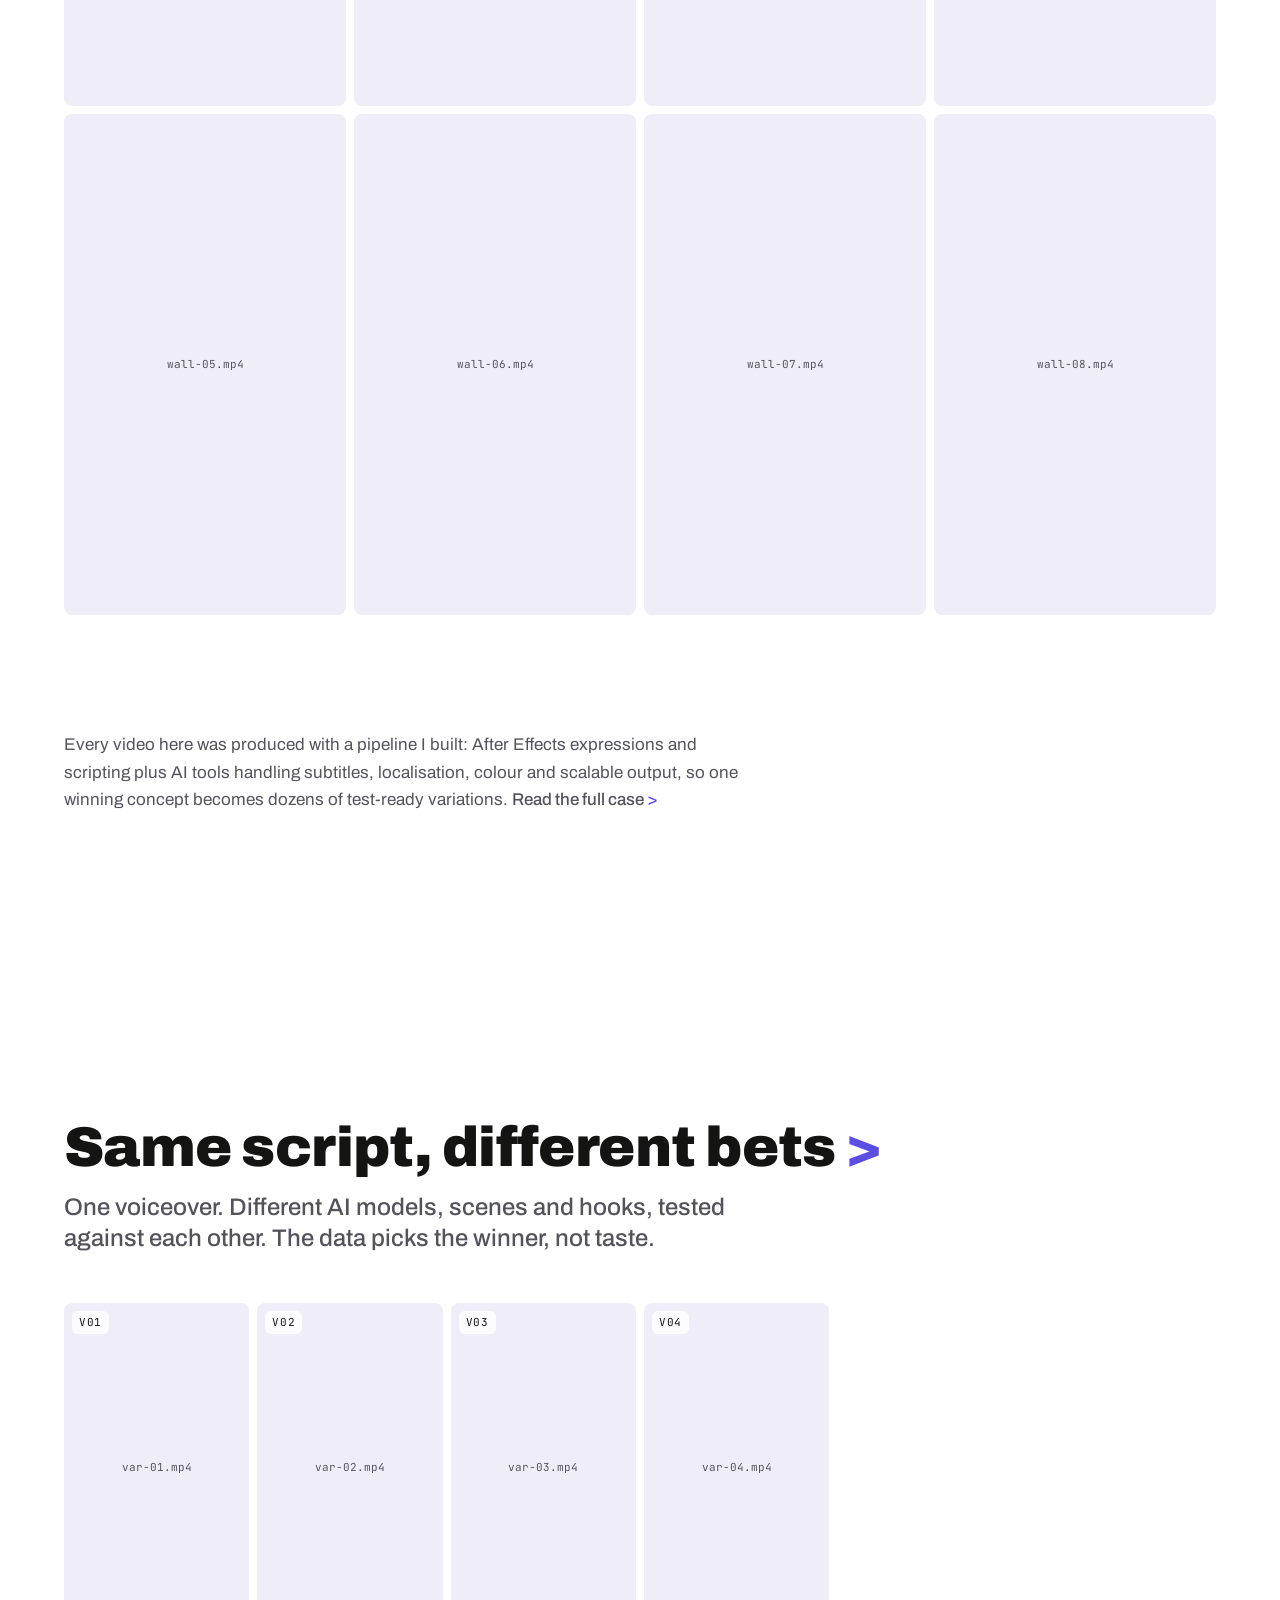
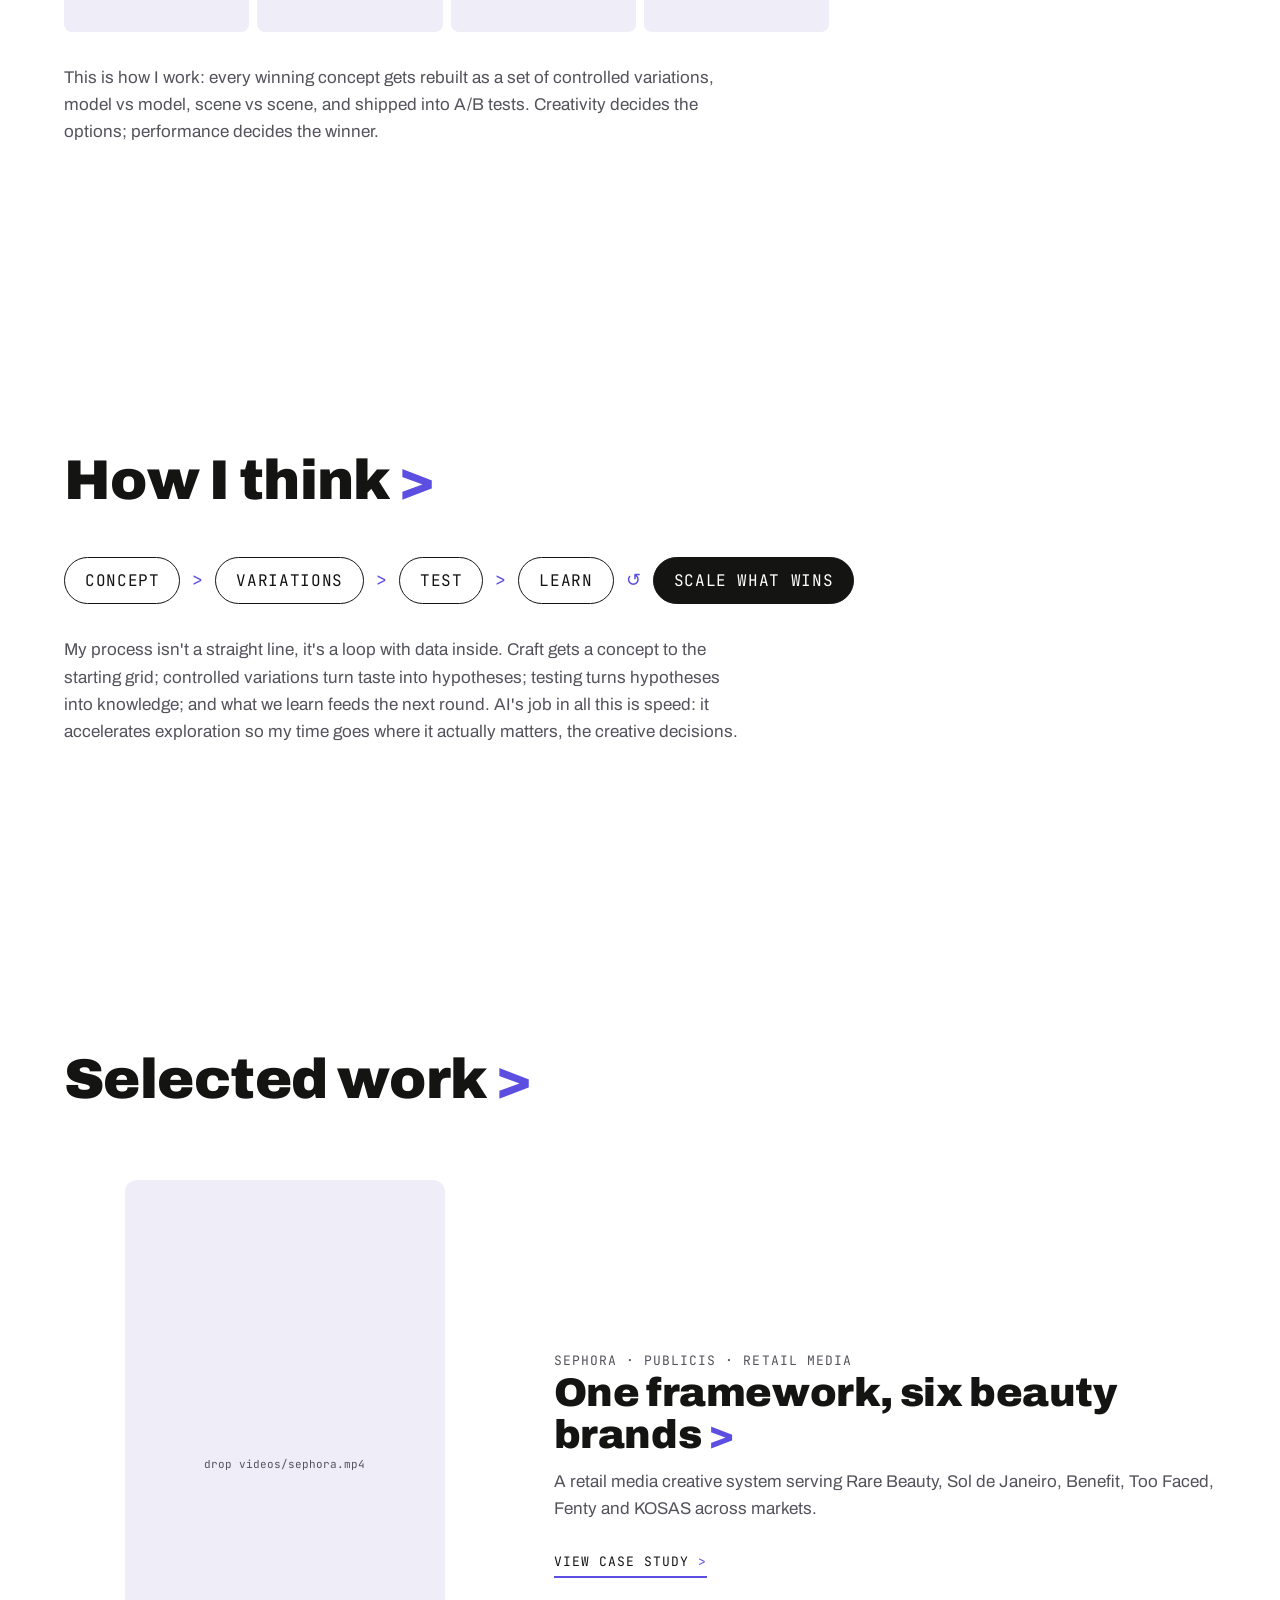
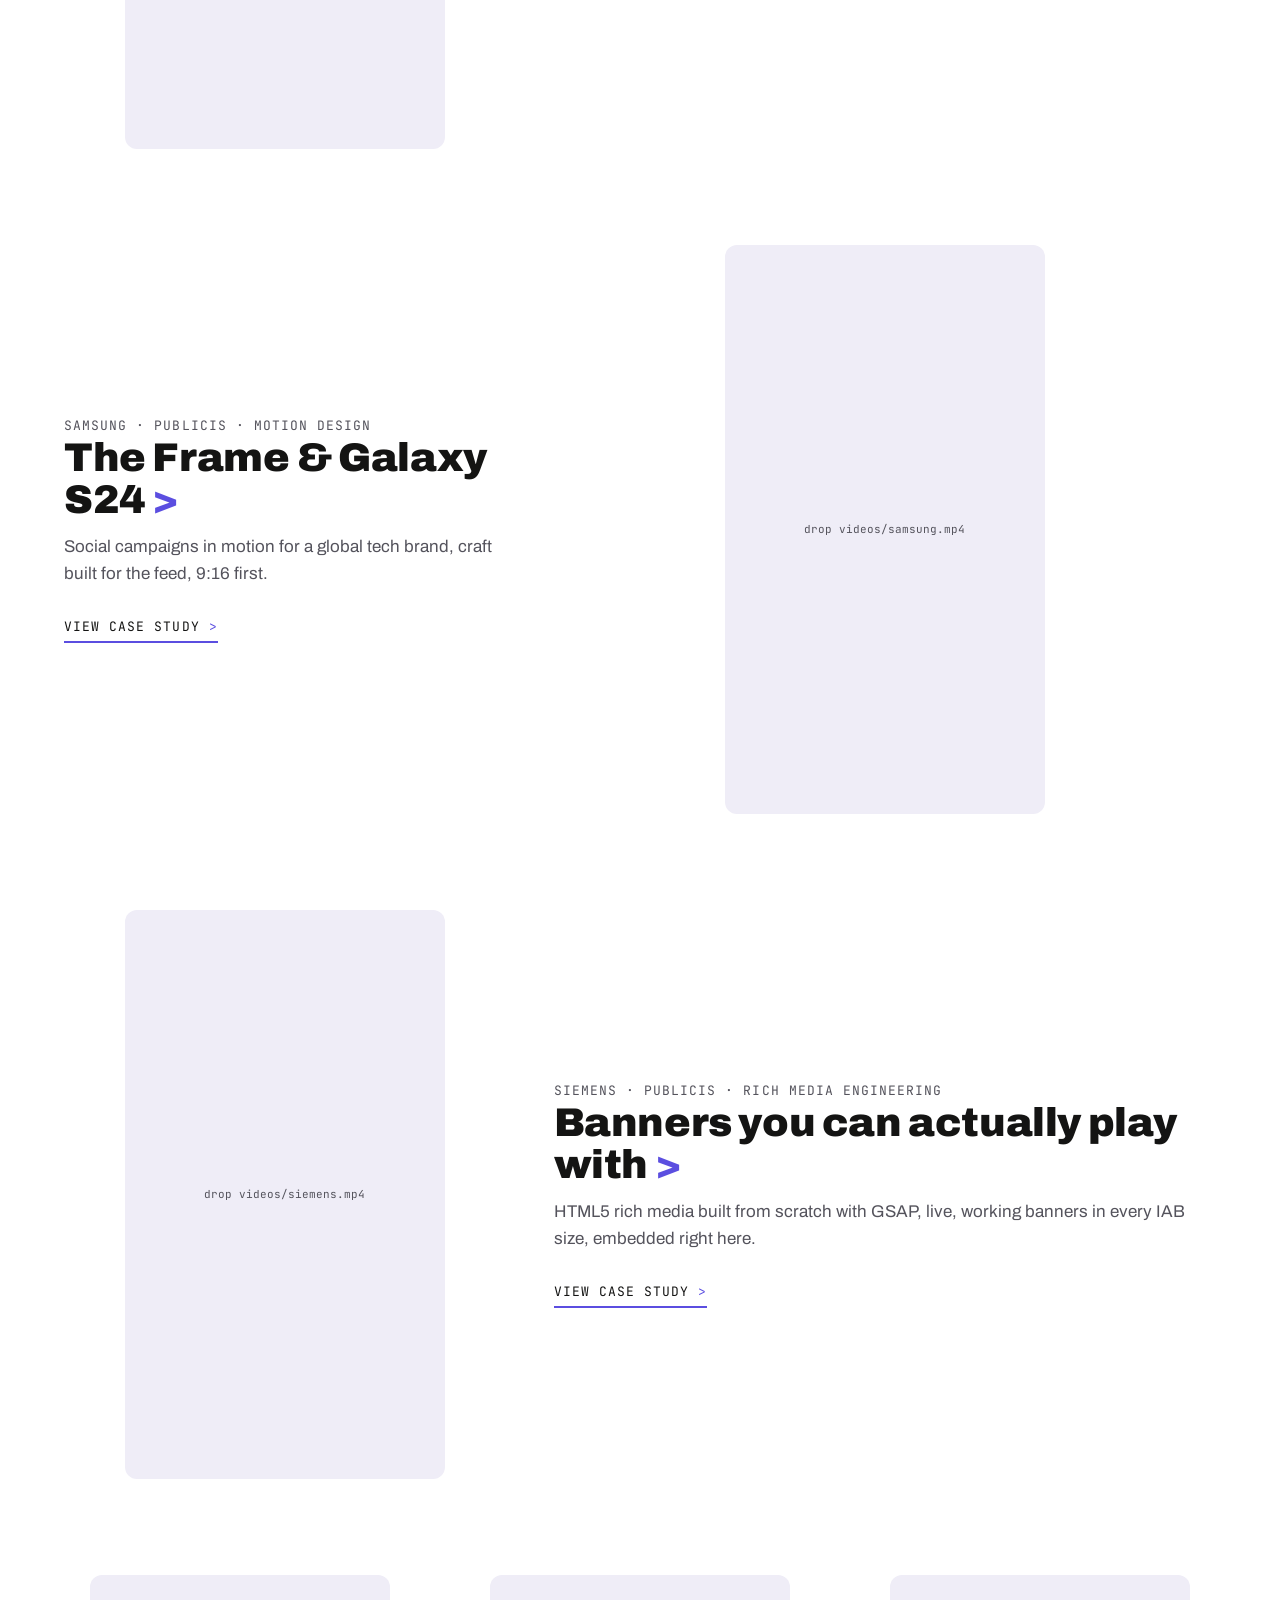
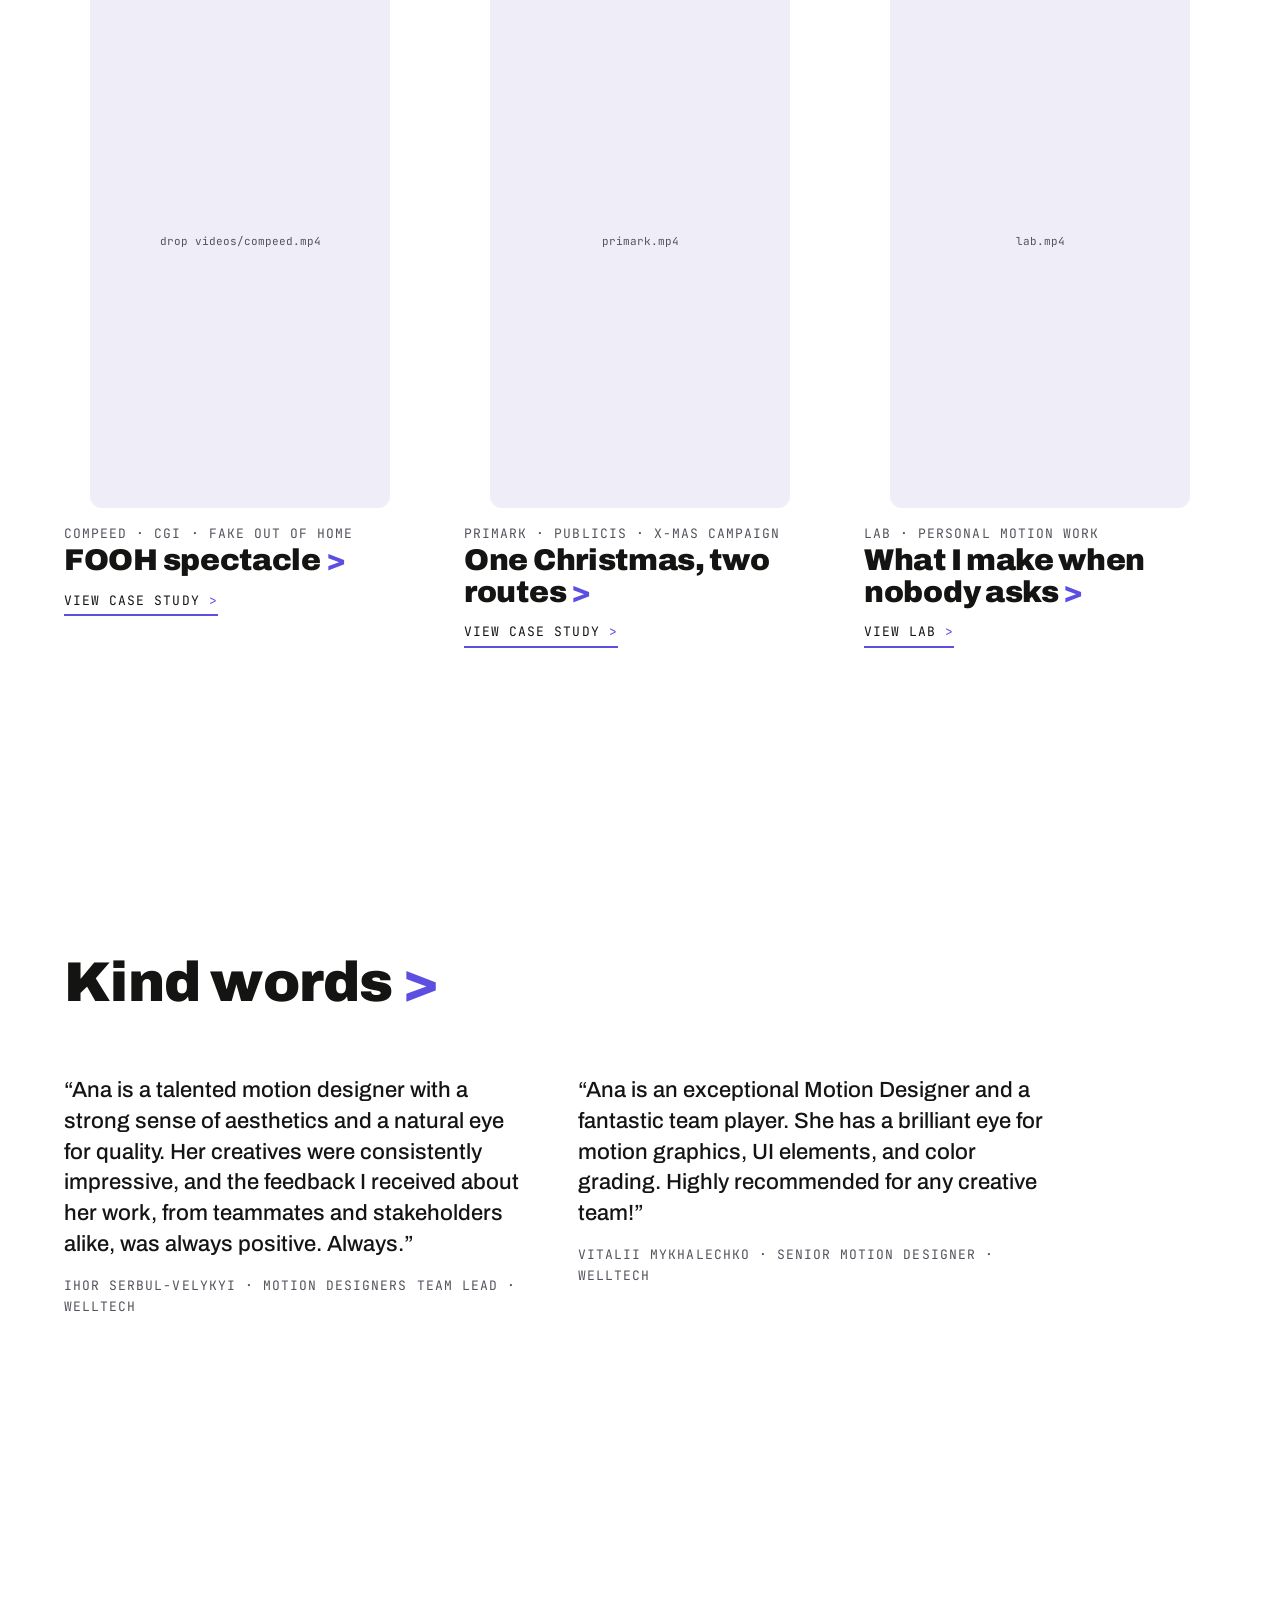
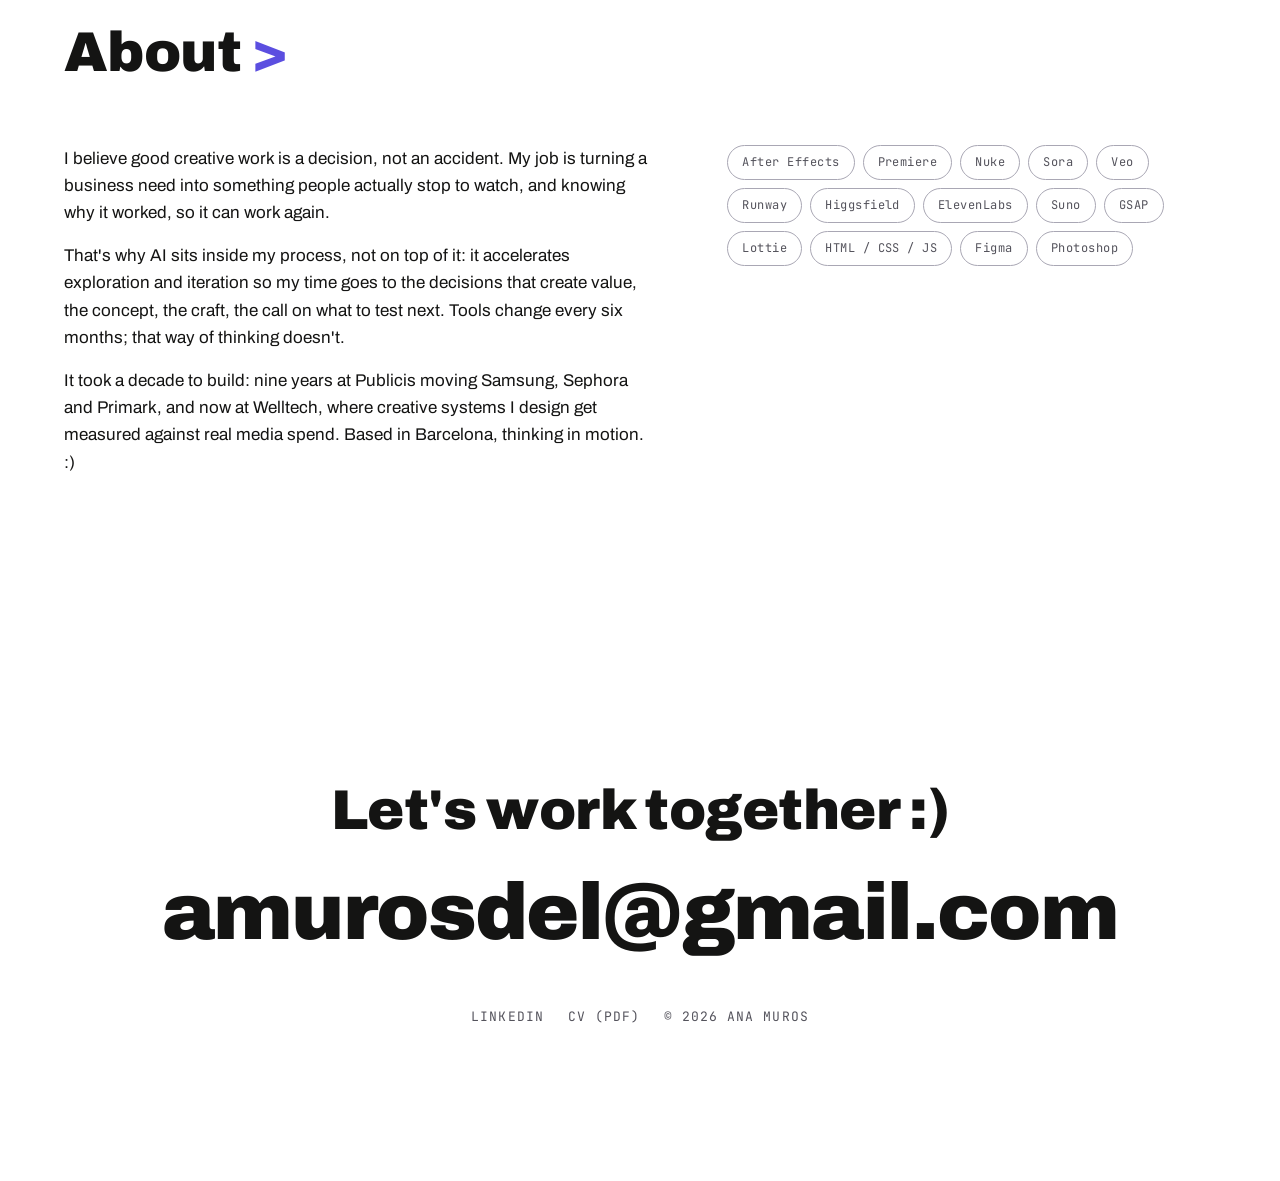
==== commit b108bba4: "add lab section add labb section" ====
--- a/index.html
+++ b/index.html
@@ -47,9 +47,9 @@
 .hero{min-height:100svh;display:flex;flex-direction:column;justify-content:center;padding-top:96px;position:relative;overflow:hidden}
 .hero-bg{position:absolute;inset:0;width:100%;height:100%;object-fit:cover;z-index:0}
 .hero-scrim{position:absolute;inset:0;background:linear-gradient(180deg,rgba(12,12,14,.25),rgba(12,12,14,.5));z-index:1}
-.hero-content{position:relative;z-index:2}
+.hero-content{position:relative;z-index:2;text-align:center}
 .hero .display{color:#F4F3EE}
-.hero .sub{color:rgba(244,243,238,.82);margin:20px 0 40px;max-width:640px}
+.hero .sub{color:rgba(244,243,238,.82);margin:20px auto 40px;max-width:640px}
 .hero.missing .hero-bg,.hero.missing .hero-scrim{display:none}
 .hero.missing .display{color:var(--ink)}
 .hero.missing .sub{color:var(--ink-60)}
@@ -269,14 +269,15 @@
           <h3 class="work-title">One Christmas, two routes <span class="arrow">&gt;</span></h3>
           <p class="case-cta meta">VIEW CASE STUDY <span class="arrow">&gt;</span></p>
         </a>
-        <div class="work-link reveal" style="--d:160ms">
+        <a class="work-link reveal" href="case-lab.html" style="--d:160ms">
           <div class="media work-media" data-video="videos/lab.mp4">
             <video muted loop playsinline preload="metadata"></video>
-            <span class="ph-label">drop videos/lab.mp4</span>
+            <span class="ph-label">lab.mp4</span>
           </div>
-          <p class="meta" style="margin-top:16px">LAB · MOTION + GENERATIVE AI</p>
+          <p class="meta" style="margin-top:16px">LAB · PERSONAL MOTION WORK</p>
           <h3 class="work-title">What I make when nobody asks <span class="arrow">&gt;</span></h3>
-        </div>
+          <p class="case-cta meta">VIEW LAB <span class="arrow">&gt;</span></p>
+        </a>
       </div>
 
     </div>
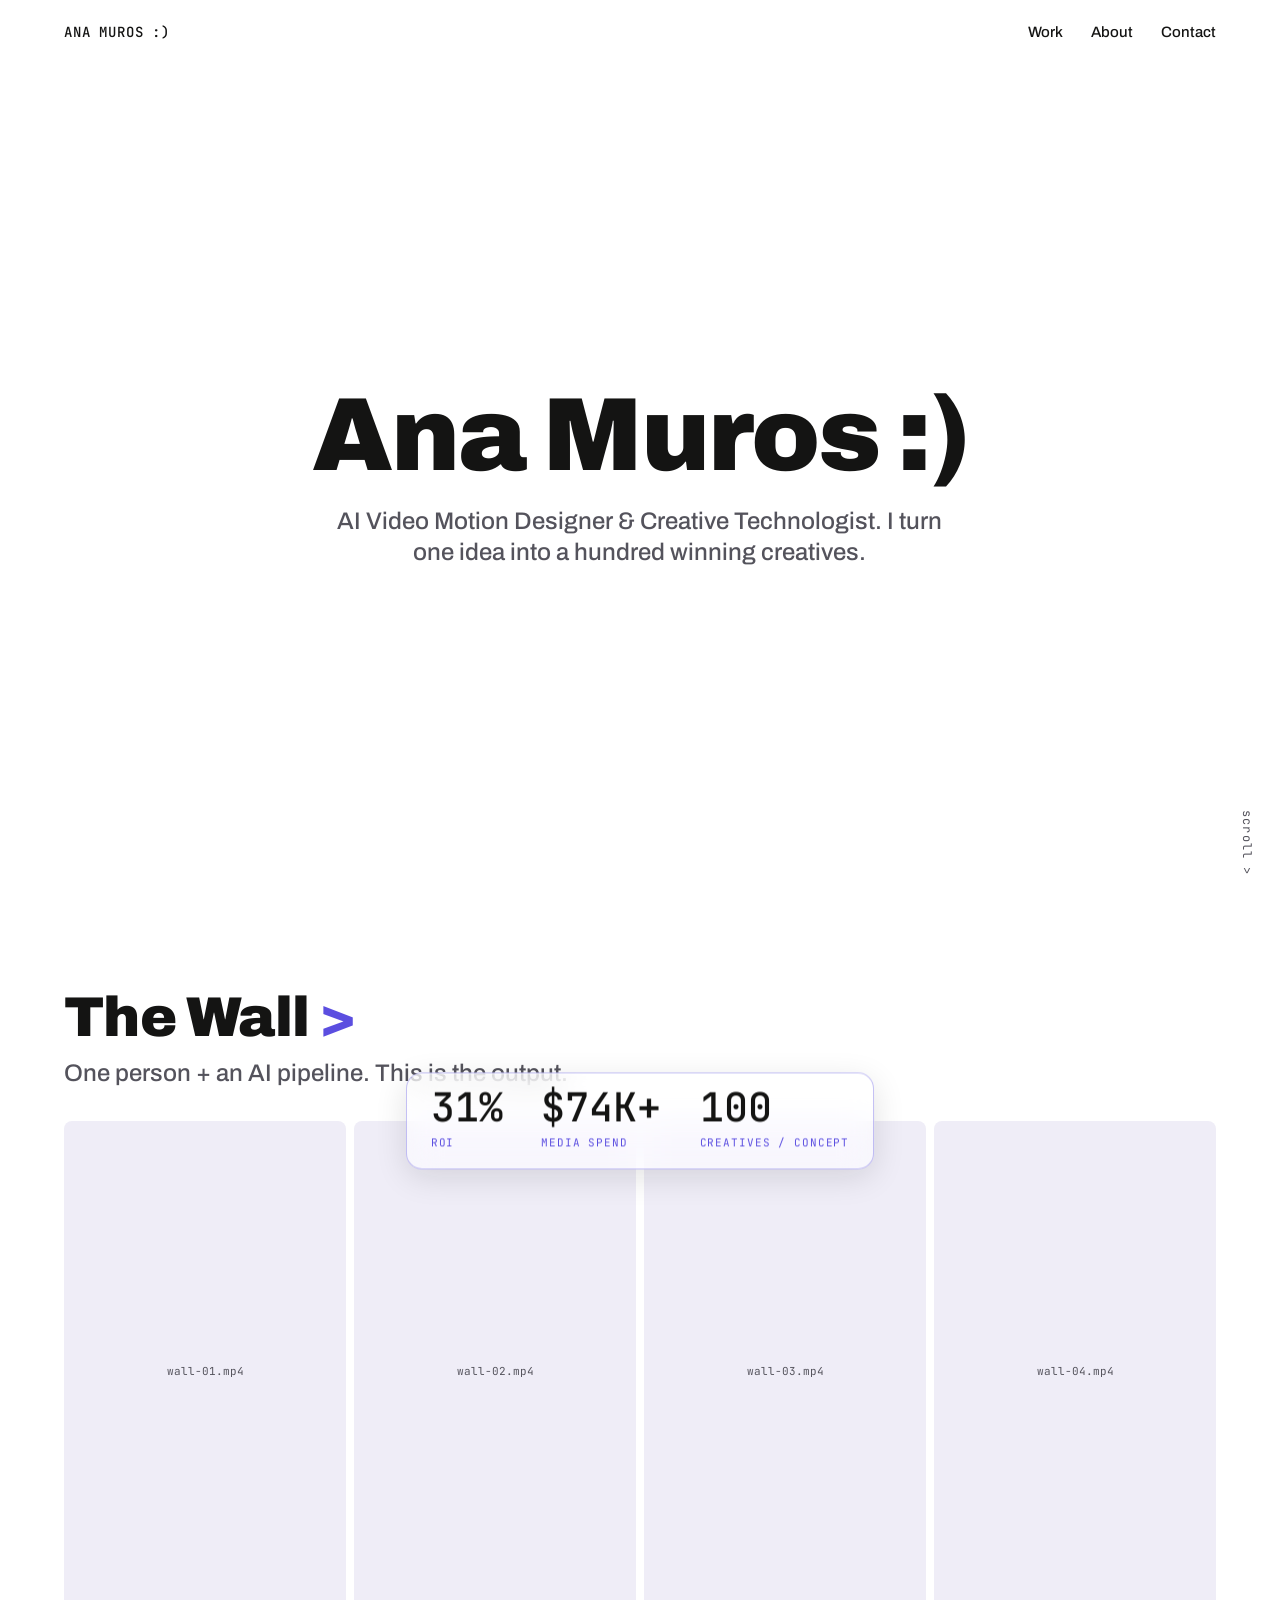
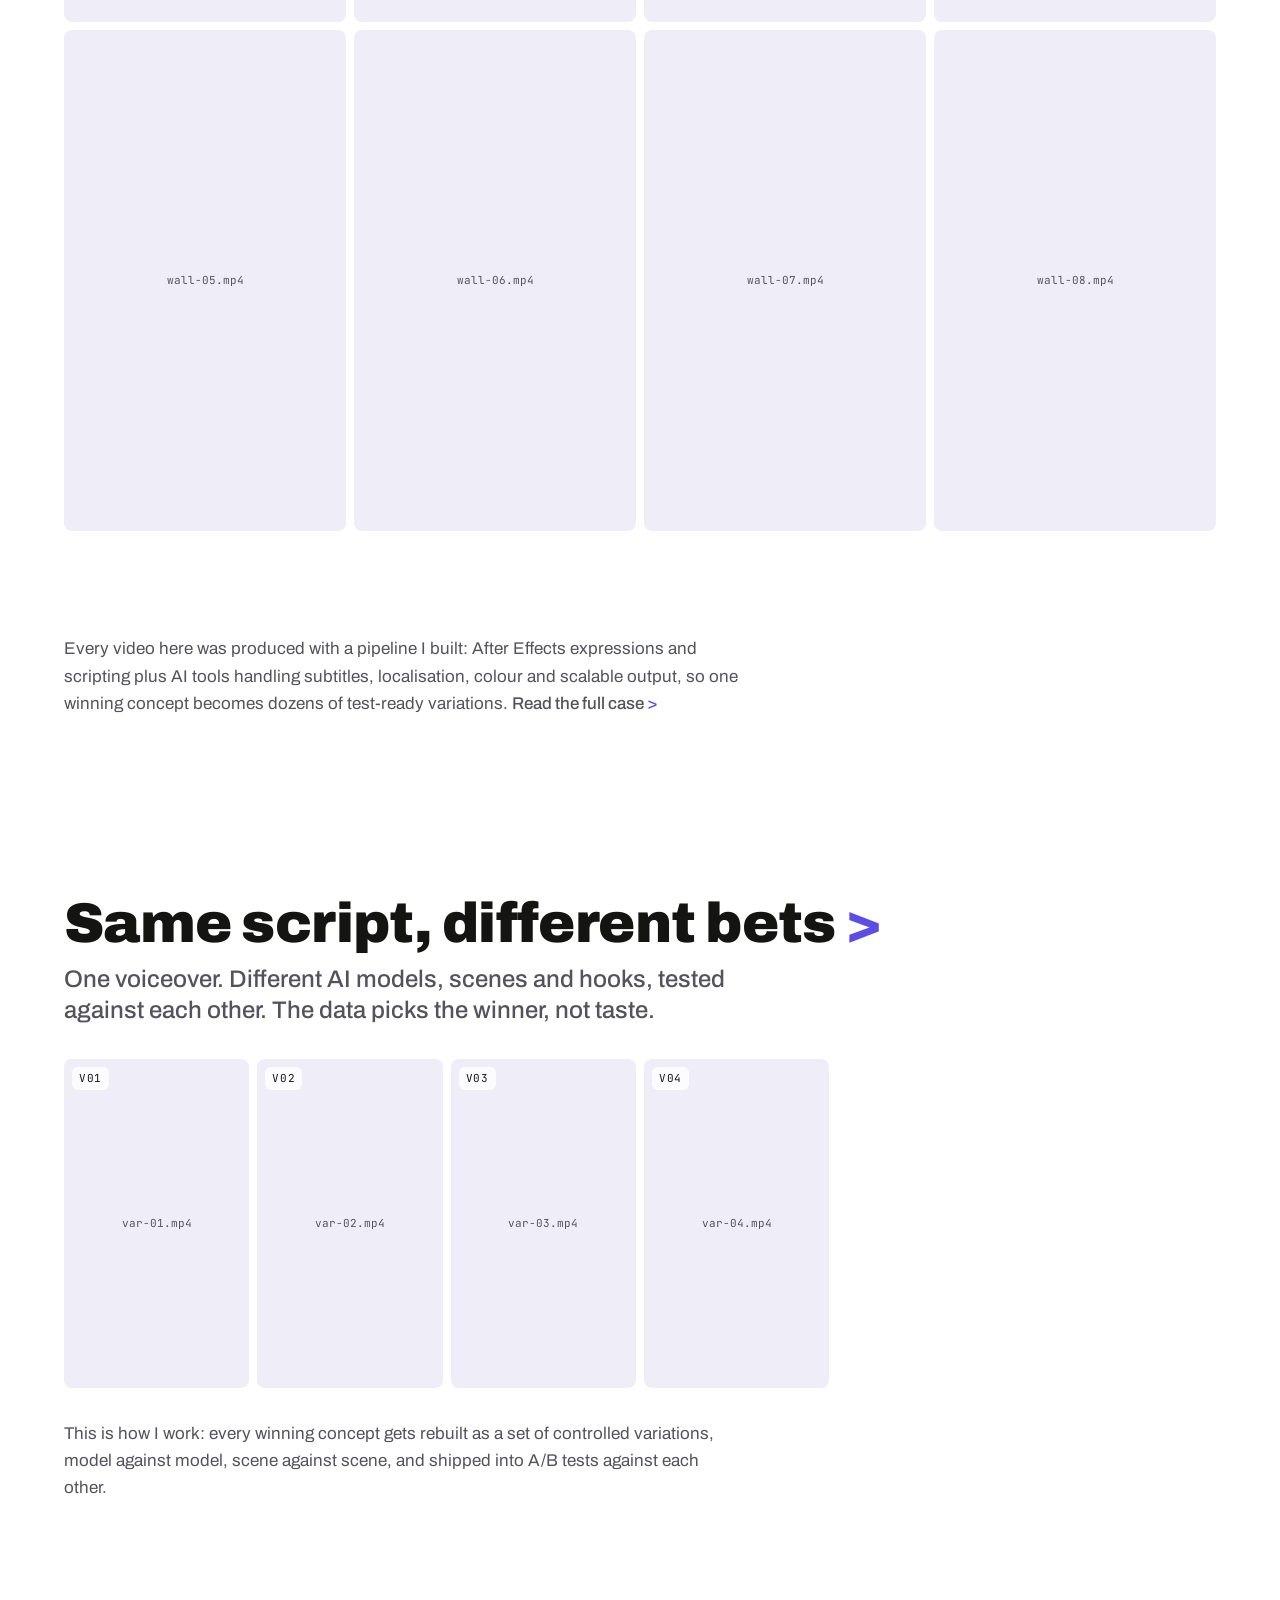
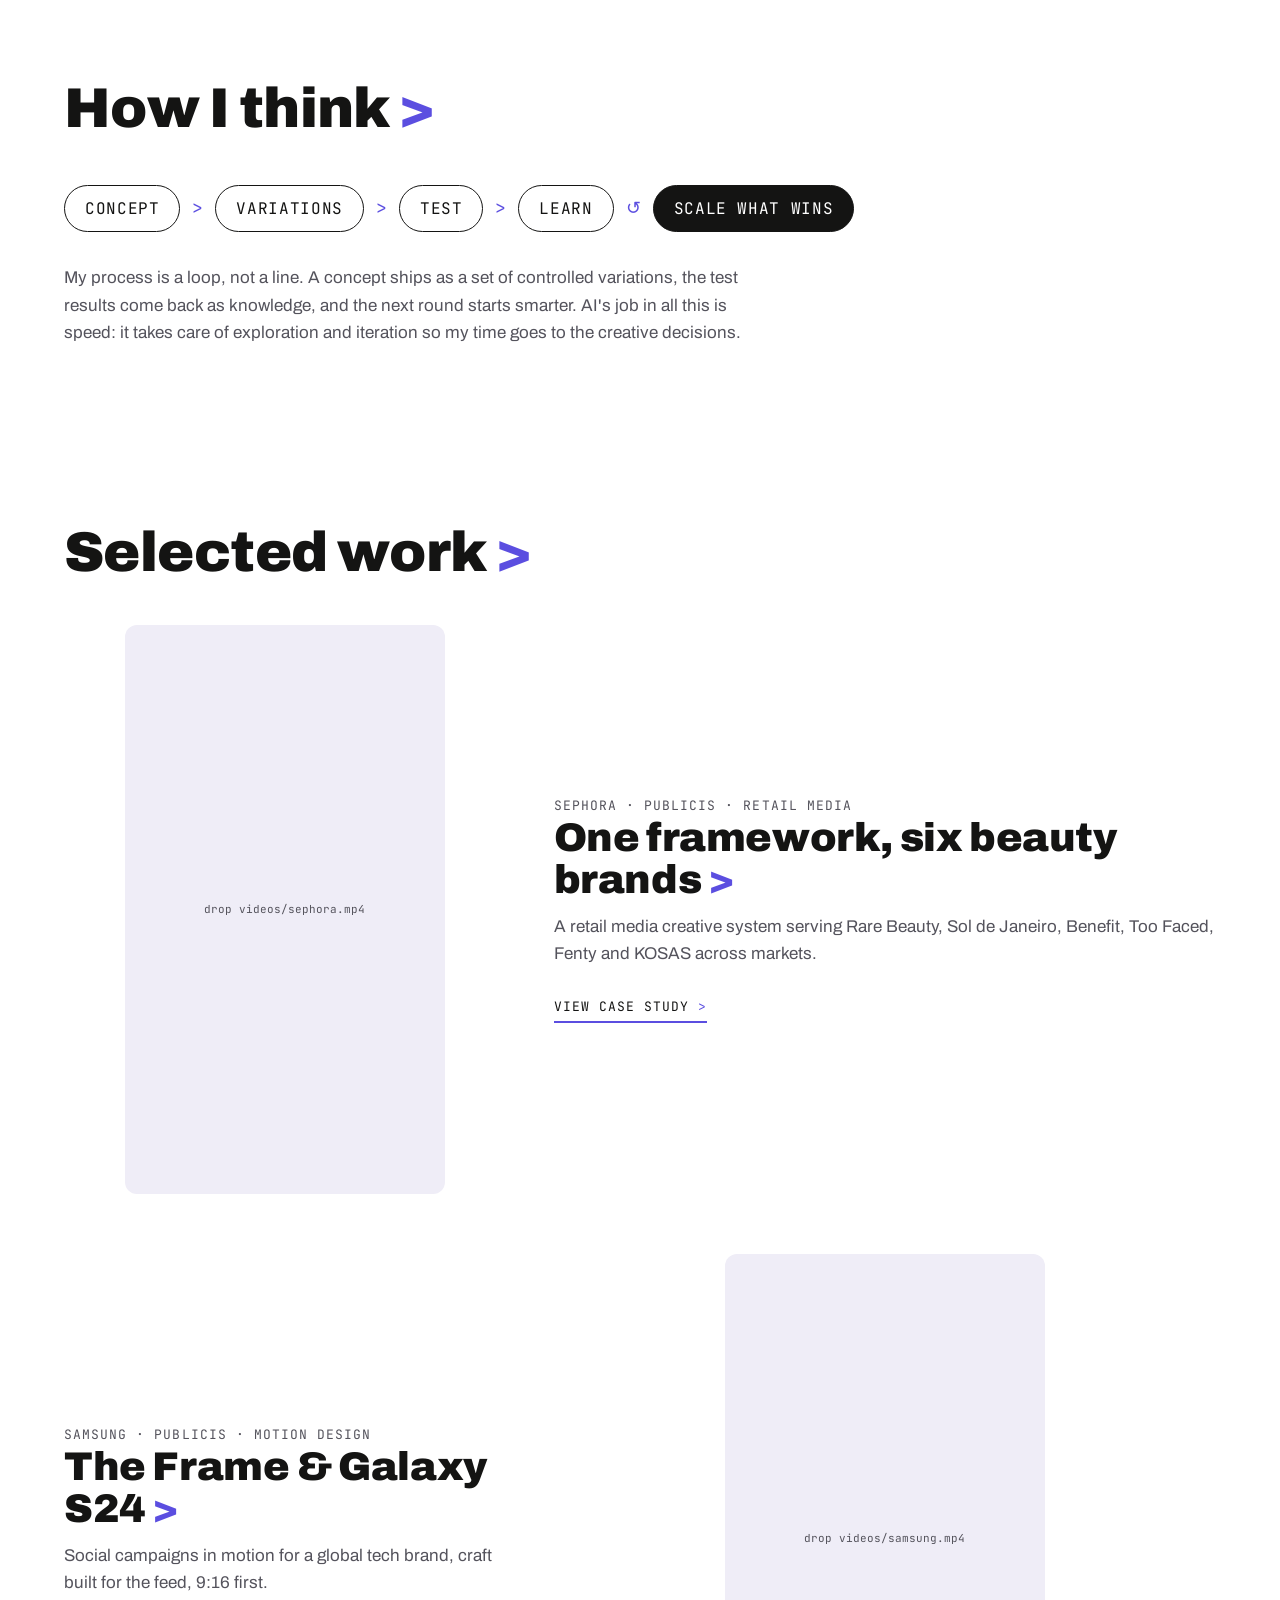
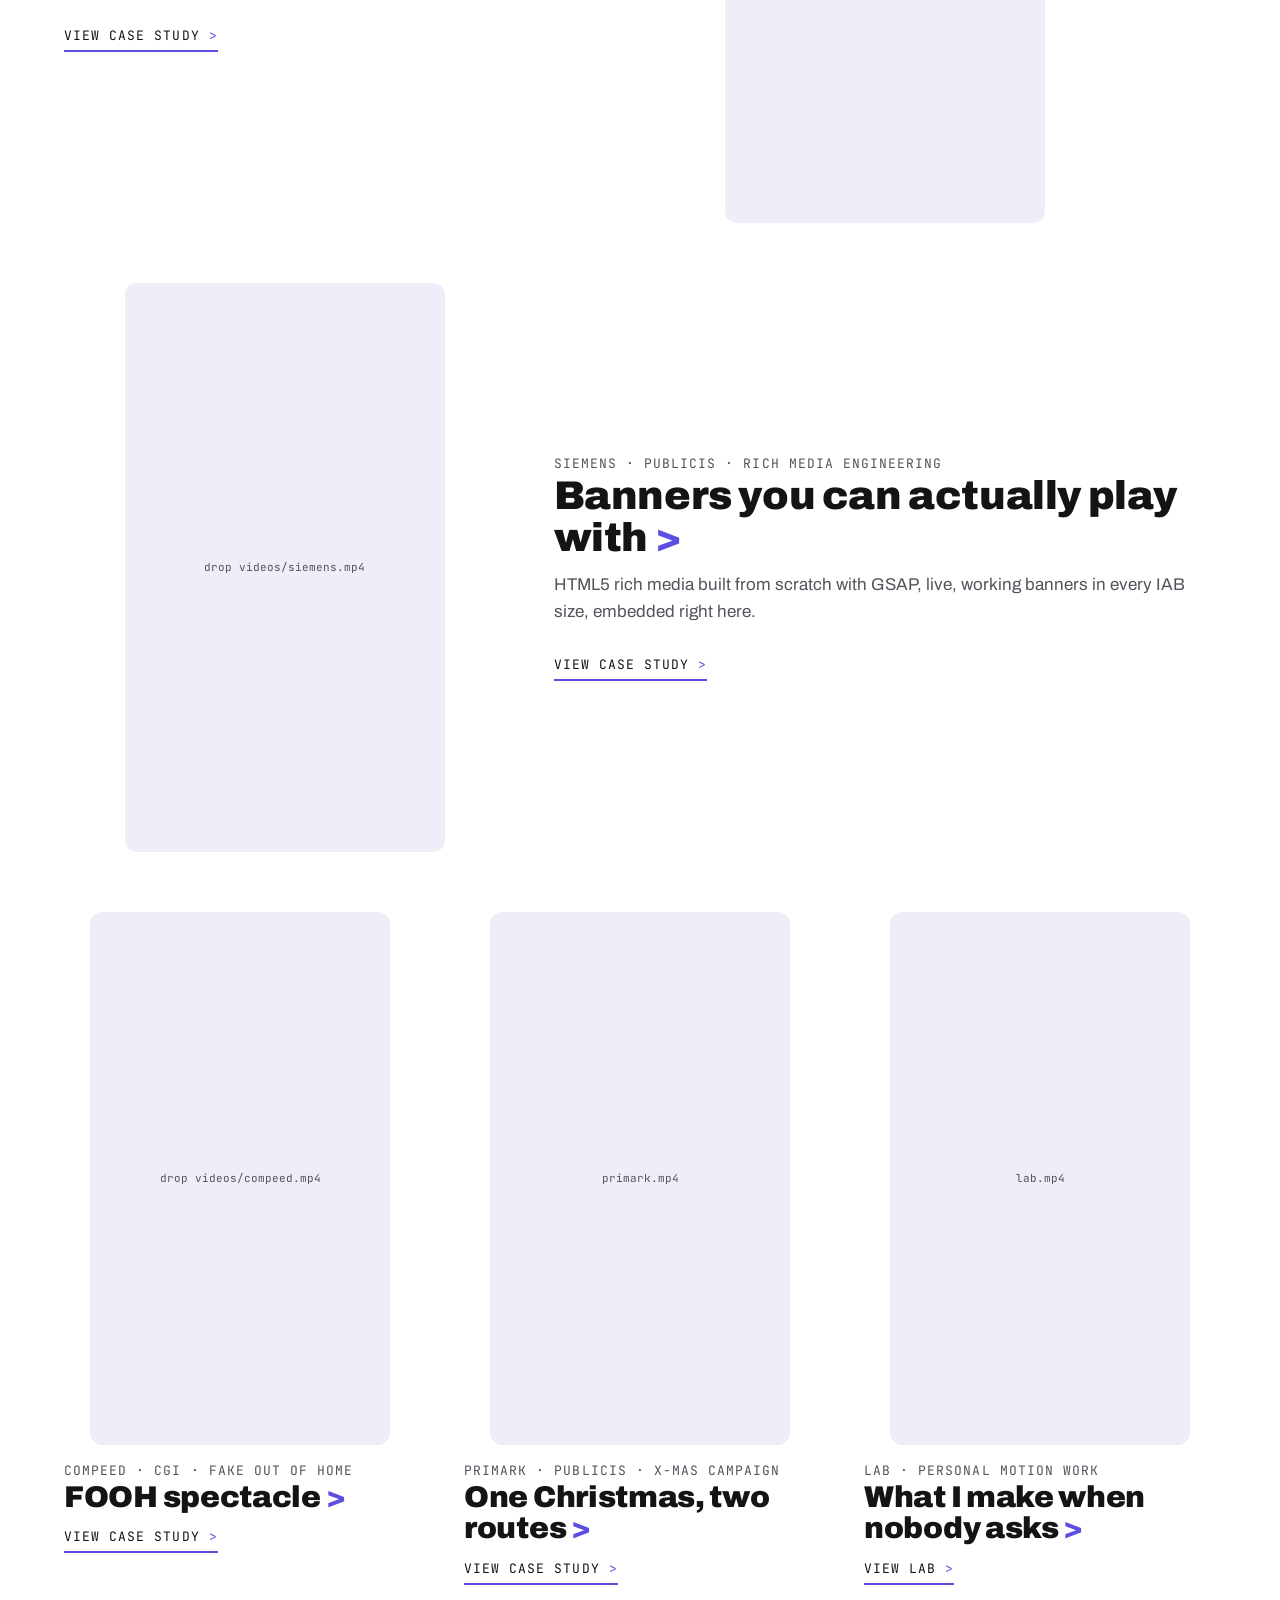
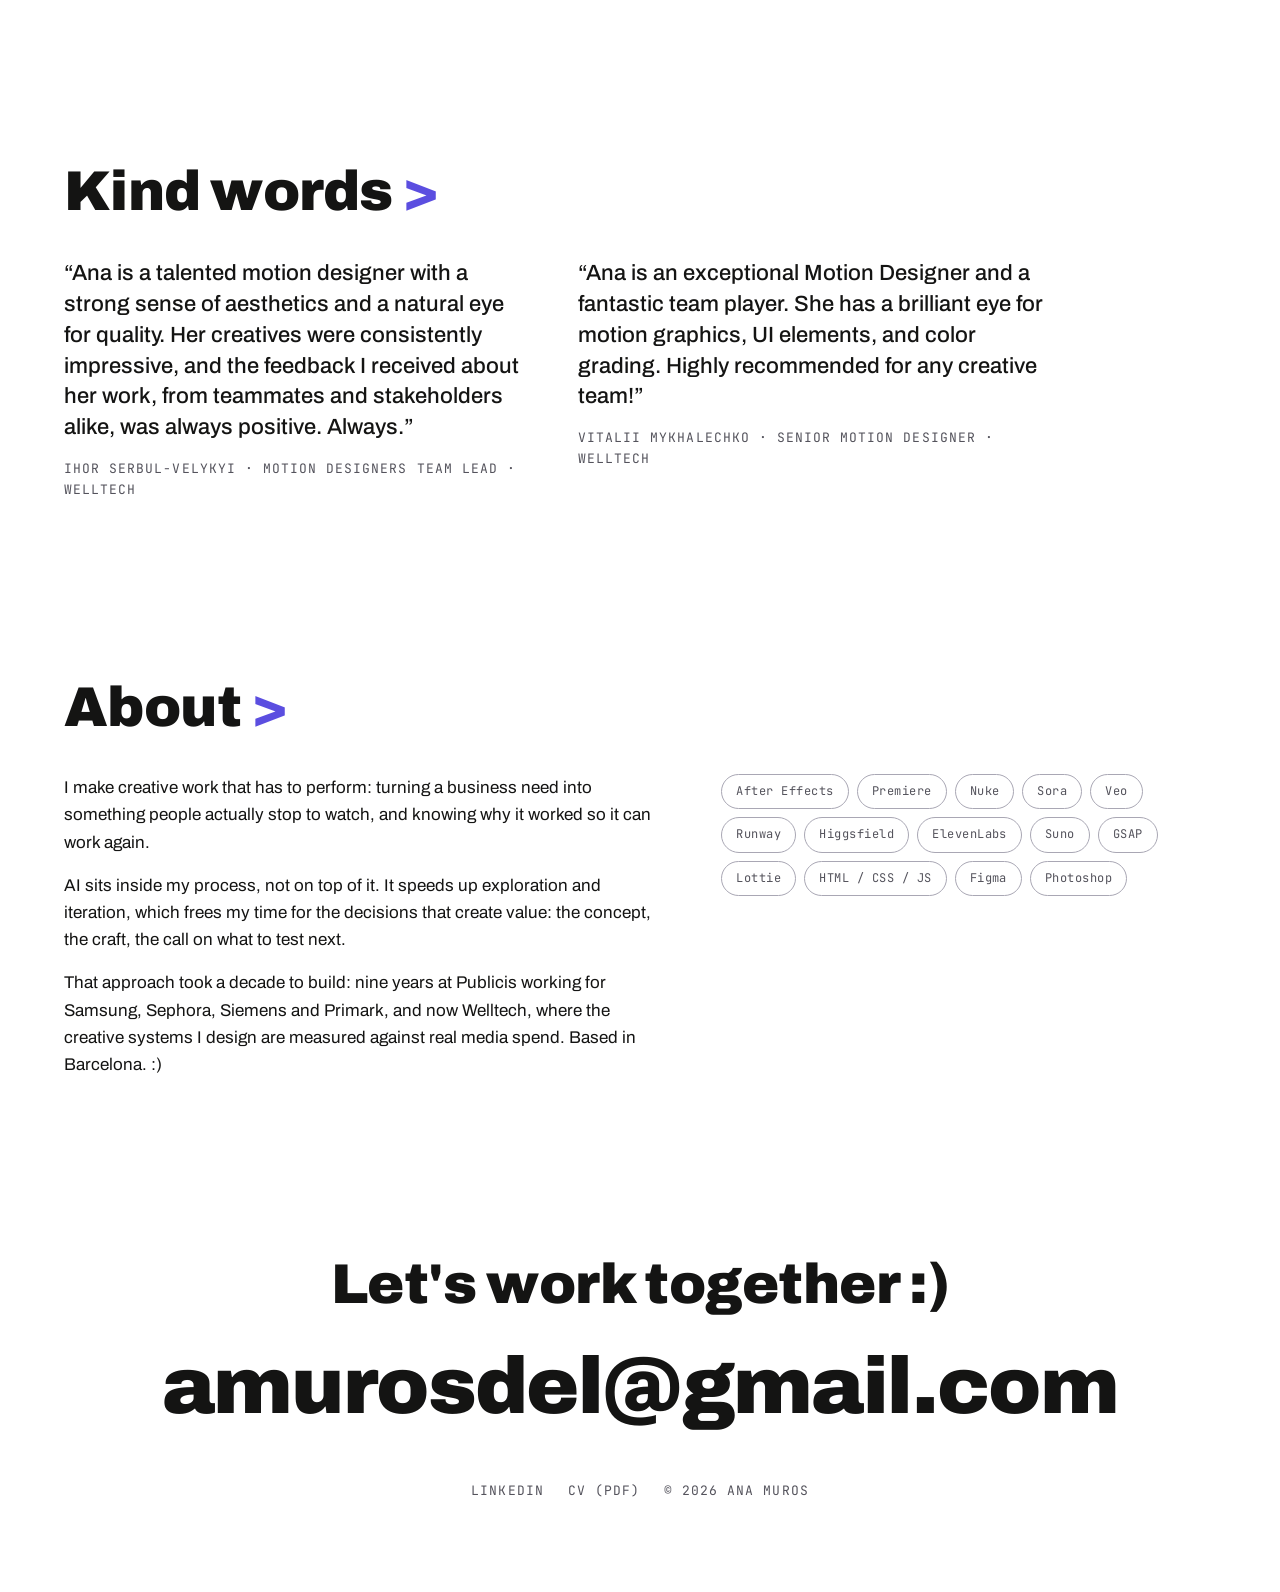
==== commit ff7ab0ce: "final update final update" ====
--- a/index.html
+++ b/index.html
@@ -4,7 +4,7 @@
 <meta charset="UTF-8">
 <meta name="viewport" content="width=device-width, initial-scale=1">
 <title>Ana Muros, AI Motion Designer & Creative Technologist</title>
-<meta name="description" content="Motion design, creative systems and AI for paid social that converts. 11+ years, Publicis, Samsung, Sephora, Welltech. Barcelona.">
+<meta name="description" content="Motion design, creative systems and AI for paid social that converts. 11+ years across Publicis and Welltech, for Samsung, Sephora, Siemens and Primark. Barcelona.">
 <meta property="og:title" content="Ana Muros, AI Motion Designer & Creative Technologist">
 <meta property="og:description" content="I turn one idea into a hundred winning creatives.">
 <meta property="og:type" content="website">
@@ -16,7 +16,7 @@
   --paper:#FFFFFF; --ink:#141413; --ink-60:#54535C; --ink-30:#A9A7B4;
   --surface:#EFEDF7; --accent:#5B4EE0;
   --ease:cubic-bezier(.22,1,.36,1);
-  --sect:clamp(96px,12vw,160px);
+  --sect:clamp(56px,7vw,96px);
 }
 *{margin:0;padding:0;box-sizing:border-box}
 html{scroll-behavior:smooth}
@@ -62,7 +62,7 @@
 .media.missing video{display:none}
 .media.missing .ph-label{display:flex;position:absolute;inset:0;align-items:center;justify-content:center;text-align:center;padding:12px;font-family:'JetBrains Mono',monospace;font-size:11px;color:var(--ink-60)}
 
-.wall-stage{position:relative;padding-bottom:84px}
+.wall-stage{position:relative;padding-bottom:72px}
 .wall-metrics{position:sticky;top:38vh;z-index:2;height:0;display:flex;justify-content:center;align-items:flex-start;pointer-events:none}
 .wall-metrics .pill{background:rgba(255,255,255,.55);backdrop-filter:blur(16px) saturate(1.6);-webkit-backdrop-filter:blur(16px) saturate(1.6);border:1px solid rgba(91,78,224,.35);border-radius:16px;padding:14px 24px;display:flex;gap:clamp(16px,3vw,40px);flex-wrap:wrap;justify-content:center;transform:translateY(-50%);box-shadow:inset 0 1px 0 rgba(255,255,255,.6),0 8px 32px rgba(20,20,19,.12)}
 .wall-metrics .m .metric{display:block;font-size:clamp(22px,3.2vw,40px)}
@@ -83,7 +83,7 @@
 .proc-win{background:var(--ink);color:#fff}
 .proc-arrow{font-family:'JetBrains Mono',monospace;font-size:18px;color:var(--accent)}
 
-.work-list{display:grid;gap:clamp(48px,8vw,96px);margin-top:clamp(40px,6vw,72px)}
+.work-list{display:grid;gap:clamp(36px,5vw,60px);margin-top:clamp(28px,4vw,44px)}
 .work-row{display:grid;grid-template-columns:2fr 3fr;gap:clamp(24px,4vw,48px);align-items:center}
 .work-row.flip .work-media{order:2}
 .work-media{border-radius:12px;aspect-ratio:9/16;width:min(100%,320px);margin:0 auto;transition:transform .3s var(--ease)}
@@ -105,11 +105,11 @@
 .work-link:hover .arrow{margin-left:6px}
 .work-link .arrow{transition:margin .3s var(--ease);display:inline-block}
 
-.t-grid{display:grid;grid-template-columns:repeat(2,1fr);max-width:980px;gap:clamp(24px,4vw,48px);margin-top:clamp(40px,6vw,64px)}
+.t-grid{display:grid;grid-template-columns:repeat(2,1fr);max-width:980px;gap:clamp(24px,4vw,48px);margin-top:clamp(24px,3vw,40px)}
 .t-card .quote{font-weight:500;font-size:clamp(18px,2vw,22px);line-height:1.4}
 .t-card .who{margin-top:16px}
 
-.about-grid{display:grid;grid-template-columns:1.2fr 1fr;gap:clamp(32px,6vw,80px);margin-top:clamp(40px,6vw,64px)}
+.about-grid{display:grid;grid-template-columns:1.2fr 1fr;gap:clamp(32px,5vw,64px);margin-top:clamp(24px,3vw,40px)}
 .about-grid p+p{margin-top:16px}
 .pills{display:flex;flex-wrap:wrap;gap:8px;align-content:flex-start}
 .pill-item{font-family:'JetBrains Mono',monospace;font-size:12px;letter-spacing:.04em;border:1px solid var(--ink-30);border-radius:100px;padding:7px 14px;color:var(--ink-60)}
@@ -158,7 +158,7 @@
   <div class="hero-scrim" aria-hidden="true"></div>
   <div class="container hero-content">
     <h1 class="display reveal">Ana Muros&nbsp;:)</h1>
-    <p class="h3 sub reveal" style="--d:80ms">AI Video Motion Designer &amp; Creative Technologist, I turn one idea into a hundred winning creatives.</p>
+    <p class="h3 sub reveal" style="--d:80ms">AI Video Motion Designer &amp; Creative Technologist. I turn one idea into a hundred winning creatives.</p>
   </div>
   <span class="scroll-hint">scroll &gt;</span>
 </header>
@@ -166,7 +166,7 @@
 <section id="wall">
   <div class="container">
     <h2 class="h2 reveal">The Wall <span class="arrow">&gt;</span></h2>
-    <p class="h3 reveal" style="color:var(--ink-60);margin:16px 0 48px;max-width:640px">One person + an AI pipeline. This is the output.</p>
+    <p class="h3 reveal" style="color:var(--ink-60);margin:12px 0 32px;max-width:640px">One person + an AI pipeline. This is the output.</p>
   </div>
   <div class="container wall-stage">
     <div class="wall-metrics">
@@ -186,9 +186,9 @@
 <section id="factory">
   <div class="container">
     <h2 class="h2 reveal">Same script, different bets <span class="arrow">&gt;</span></h2>
-    <p class="h3 reveal" style="color:var(--ink-60);margin:16px 0 48px;max-width:680px">One voiceover. Different AI models, scenes and hooks, tested against each other. The data picks the winner, not taste.</p>
+    <p class="h3 reveal" style="color:var(--ink-60);margin:12px 0 32px;max-width:680px">One voiceover. Different AI models, scenes and hooks, tested against each other. The data picks the winner, not taste.</p>
     <div class="wall-grid factory-grid" id="factoryGrid"></div>
-    <p class="wall-note reveal">This is how I work: every winning concept gets rebuilt as a set of controlled variations, model vs model, scene vs scene, and shipped into A/B tests. Creativity decides the options; performance decides the winner.</p>
+    <p class="wall-note reveal">This is how I work: every winning concept gets rebuilt as a set of controlled variations, model against model, scene against scene, and shipped into A/B tests against each other.</p>
   </div>
 </section>
 
@@ -202,7 +202,7 @@
       <span class="proc-step">Learn</span><span class="proc-arrow">&#8634;</span>
       <span class="proc-step proc-win">Scale what wins</span>
     </div>
-    <p class="wall-note reveal">My process isn't a straight line, it's a loop with data inside. Craft gets a concept to the starting grid; controlled variations turn taste into hypotheses; testing turns hypotheses into knowledge; and what we learn feeds the next round. AI's job in all this is speed: it accelerates exploration so my time goes where it actually matters, the creative decisions.</p>
+    <p class="wall-note reveal">My process is a loop, not a line. A concept ships as a set of controlled variations, the test results come back as knowledge, and the next round starts smarter. AI's job in all this is speed: it takes care of exploration and iteration so my time goes to the creative decisions.</p>
   </div>
 </section>
 
@@ -305,9 +305,9 @@
     <h2 class="h2 reveal">About <span class="arrow">&gt;</span></h2>
     <div class="about-grid">
       <div class="reveal">
-        <p>I believe good creative work is a decision, not an accident. My job is turning a business need into something people actually stop to watch, and knowing why it worked, so it can work again.</p>
-        <p>That's why AI sits inside my process, not on top of it: it accelerates exploration and iteration so my time goes to the decisions that create value, the concept, the craft, the call on what to test next. Tools change every six months; that way of thinking doesn't.</p>
-        <p>It took a decade to build: nine years at Publicis moving Samsung, Sephora and Primark, and now at Welltech, where creative systems I design get measured against real media spend. Based in Barcelona, thinking in motion. :)</p>
+        <p>I make creative work that has to perform: turning a business need into something people actually stop to watch, and knowing why it worked so it can work again.</p>
+        <p>AI sits inside my process, not on top of it. It speeds up exploration and iteration, which frees my time for the decisions that create value: the concept, the craft, the call on what to test next.</p>
+        <p>That approach took a decade to build: nine years at Publicis working for Samsung, Sephora, Siemens and Primark, and now Welltech, where the creative systems I design are measured against real media spend. Based in Barcelona. :)</p>
       </div>
       <div class="pills reveal" style="--d:80ms">
         <span class="pill-item">After Effects</span><span class="pill-item">Premiere</span><span class="pill-item">Nuke</span>
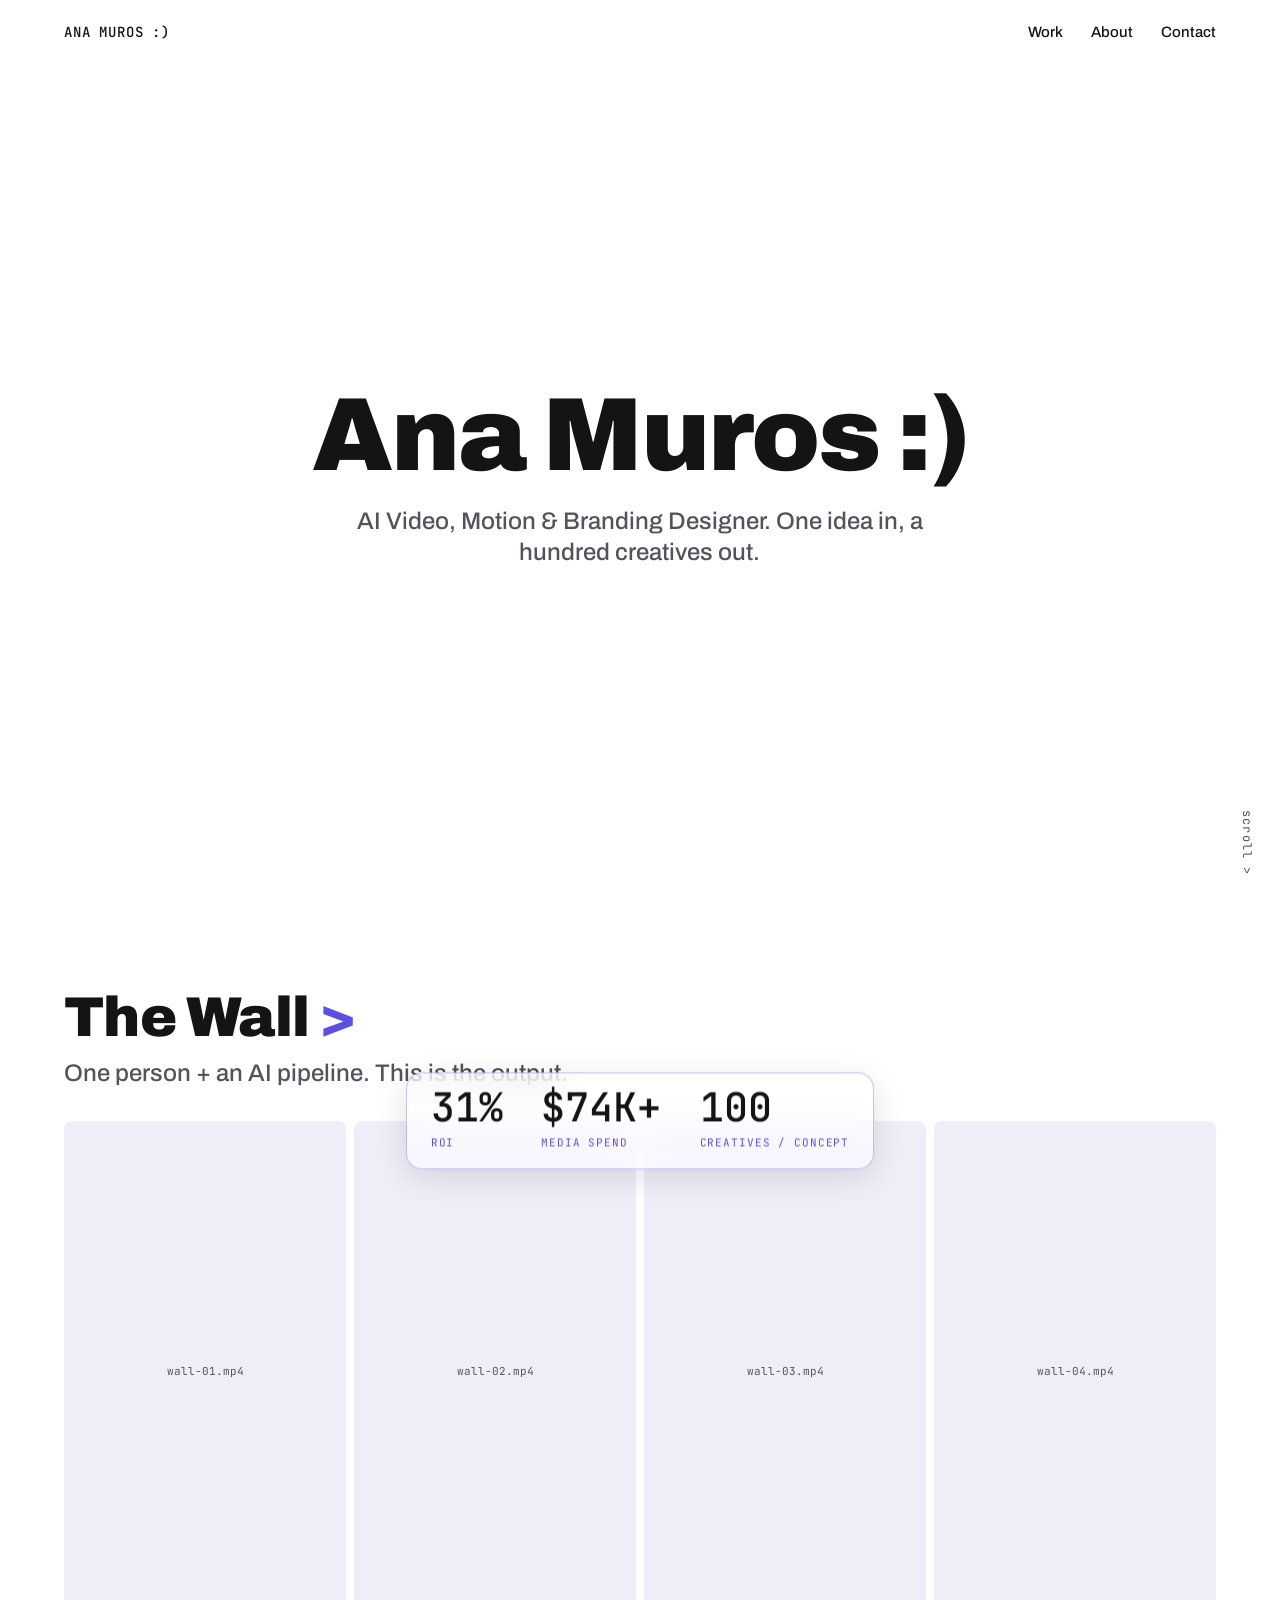
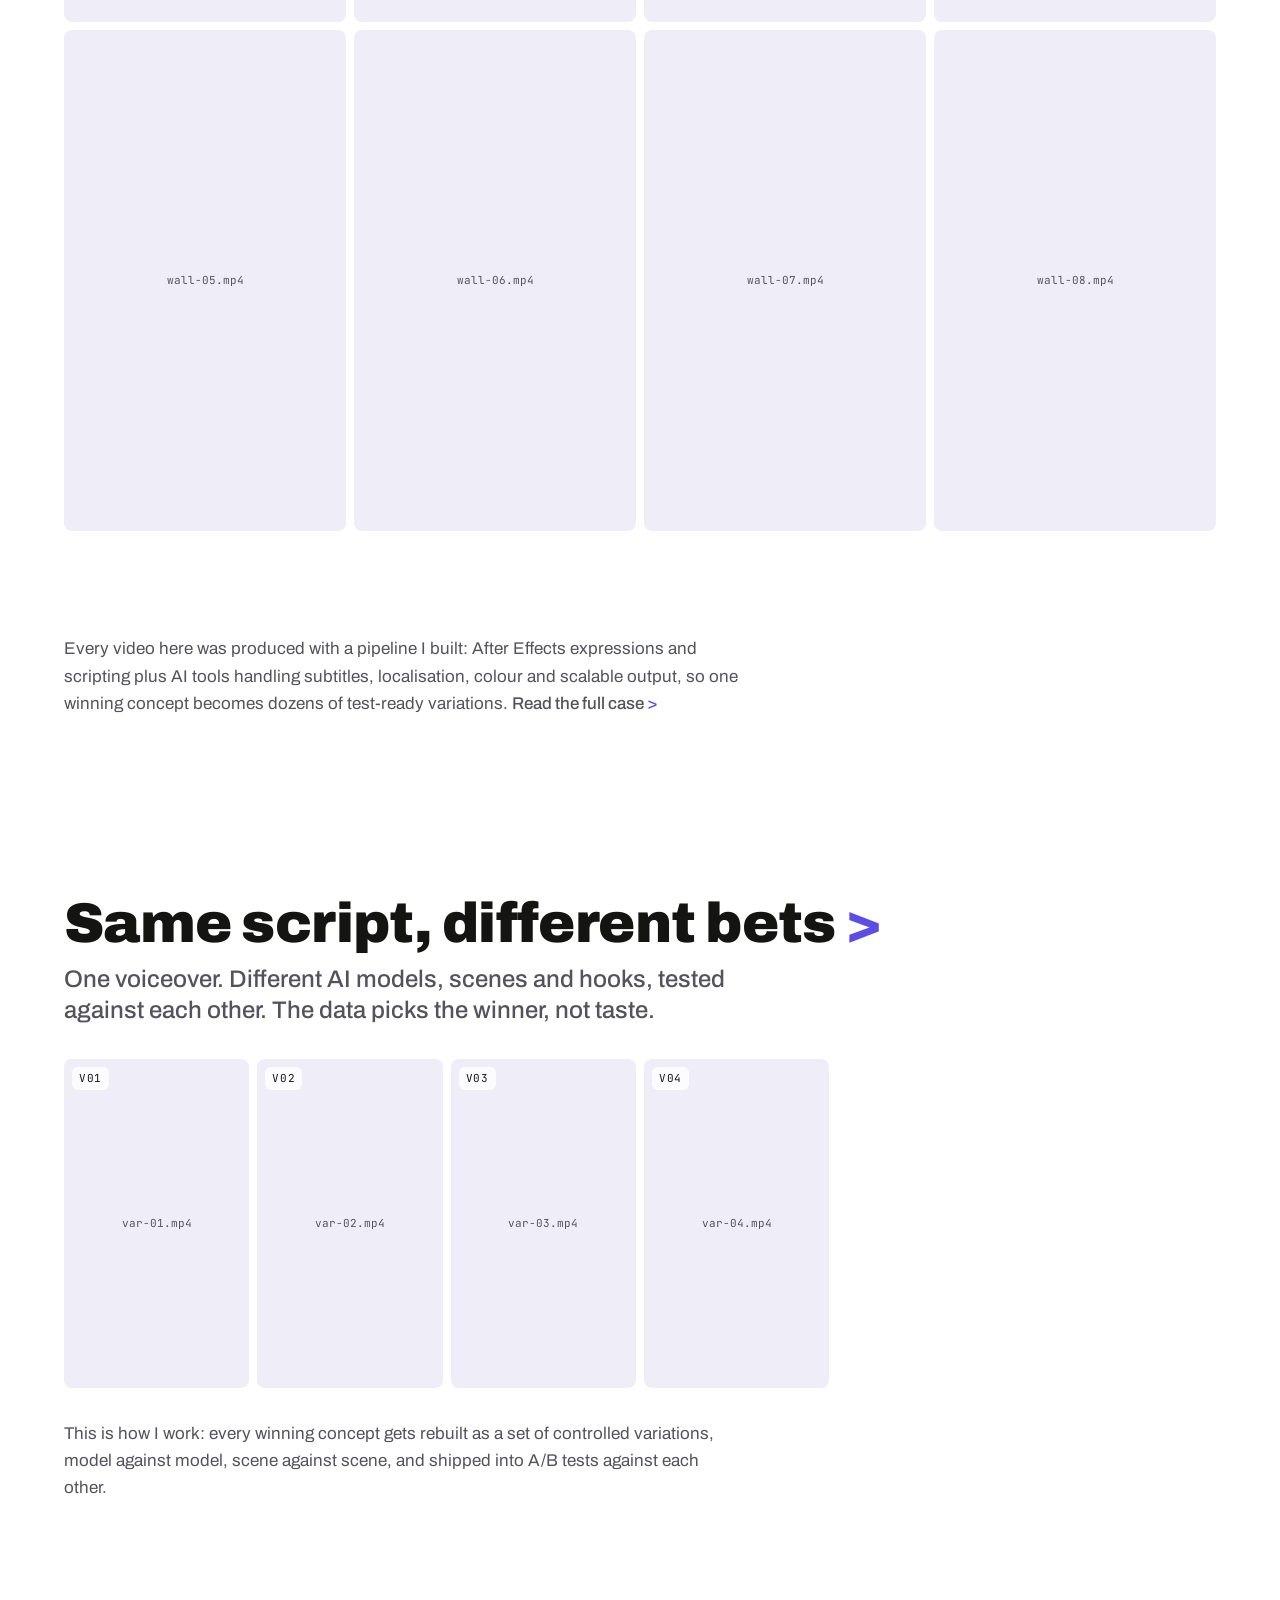
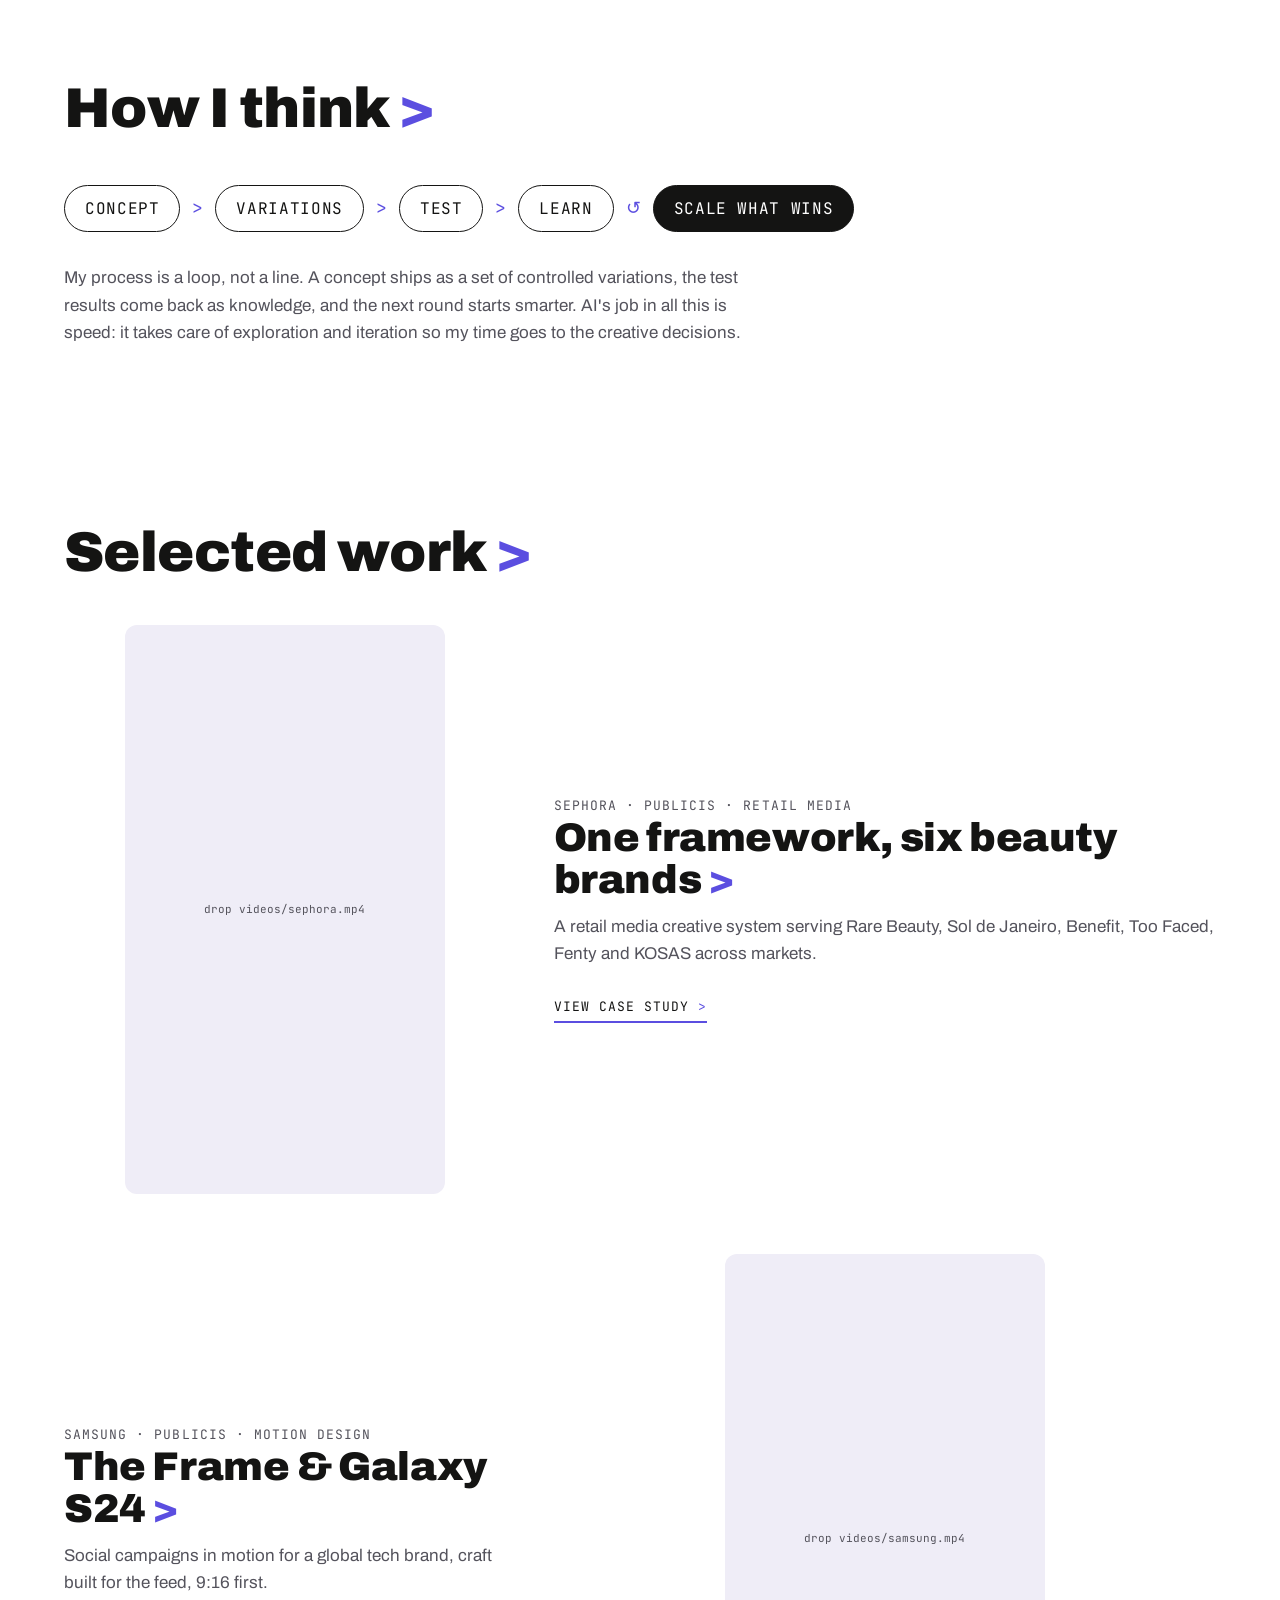
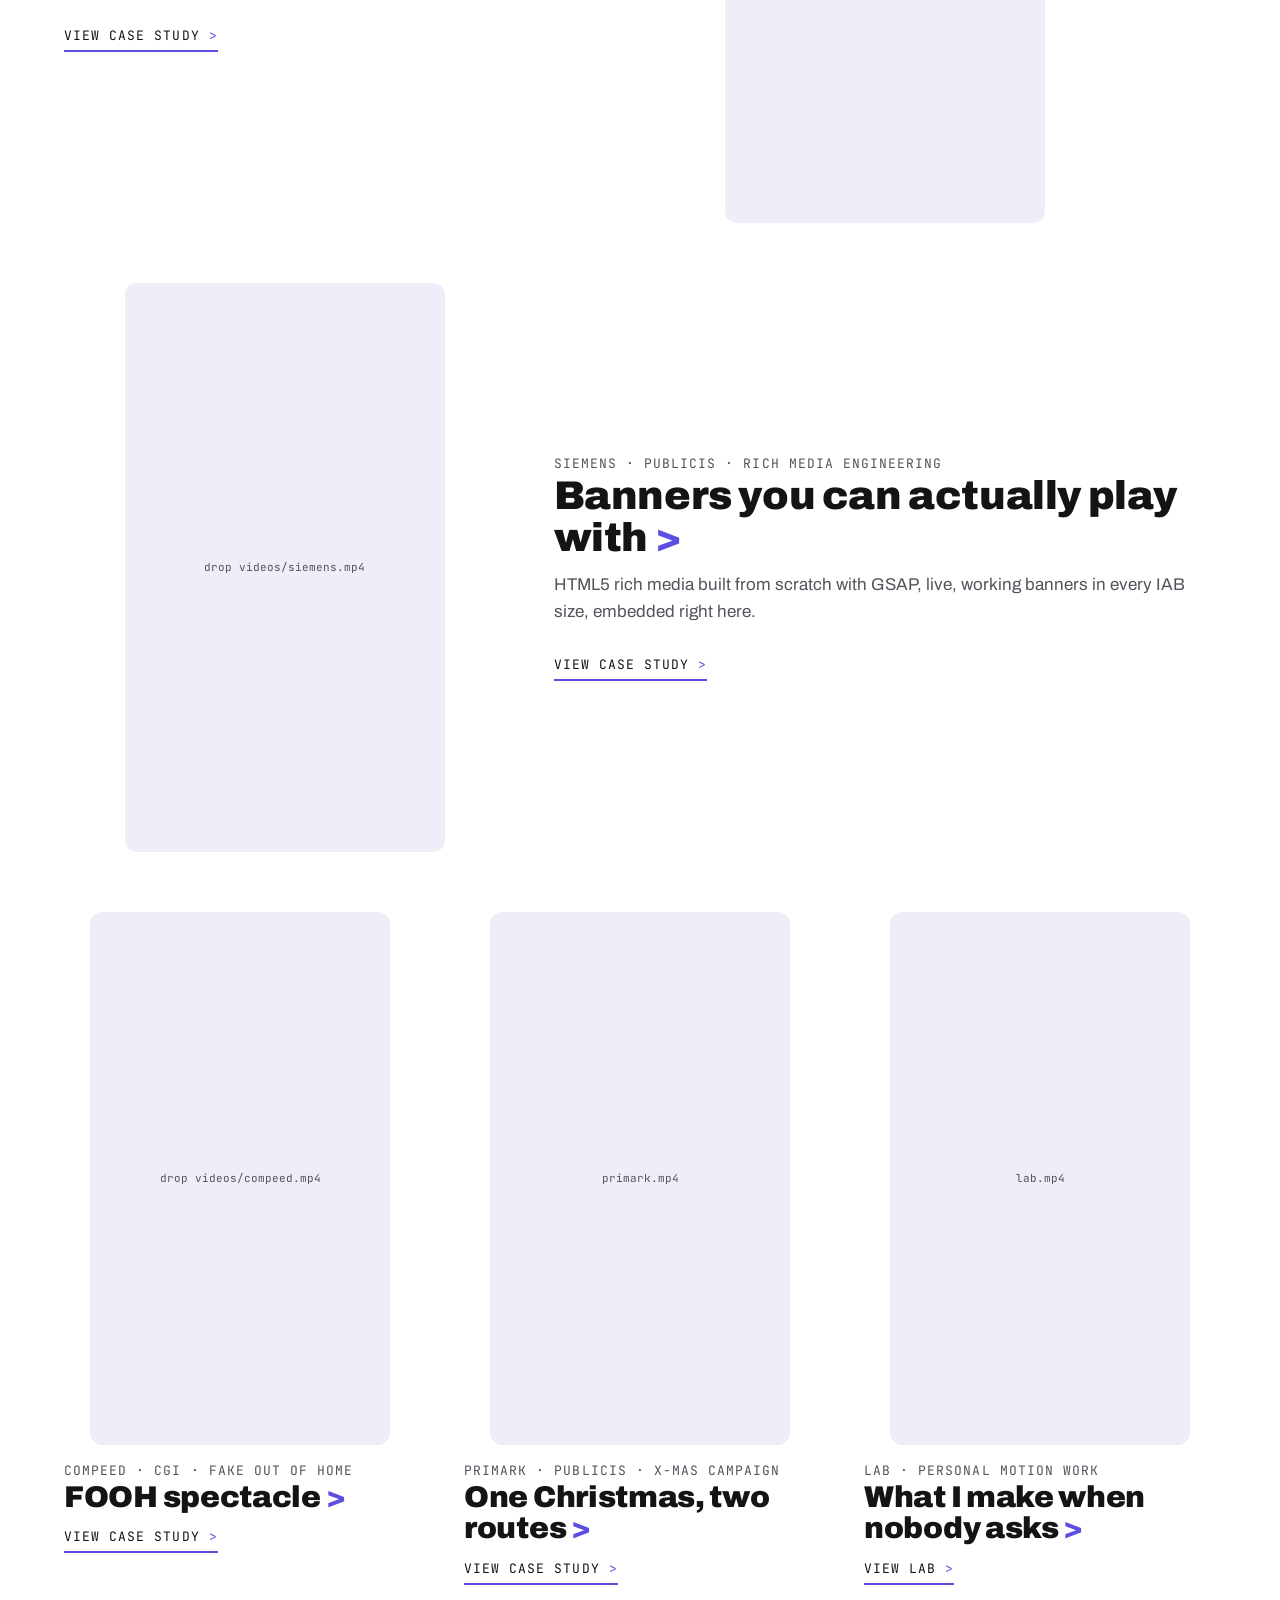
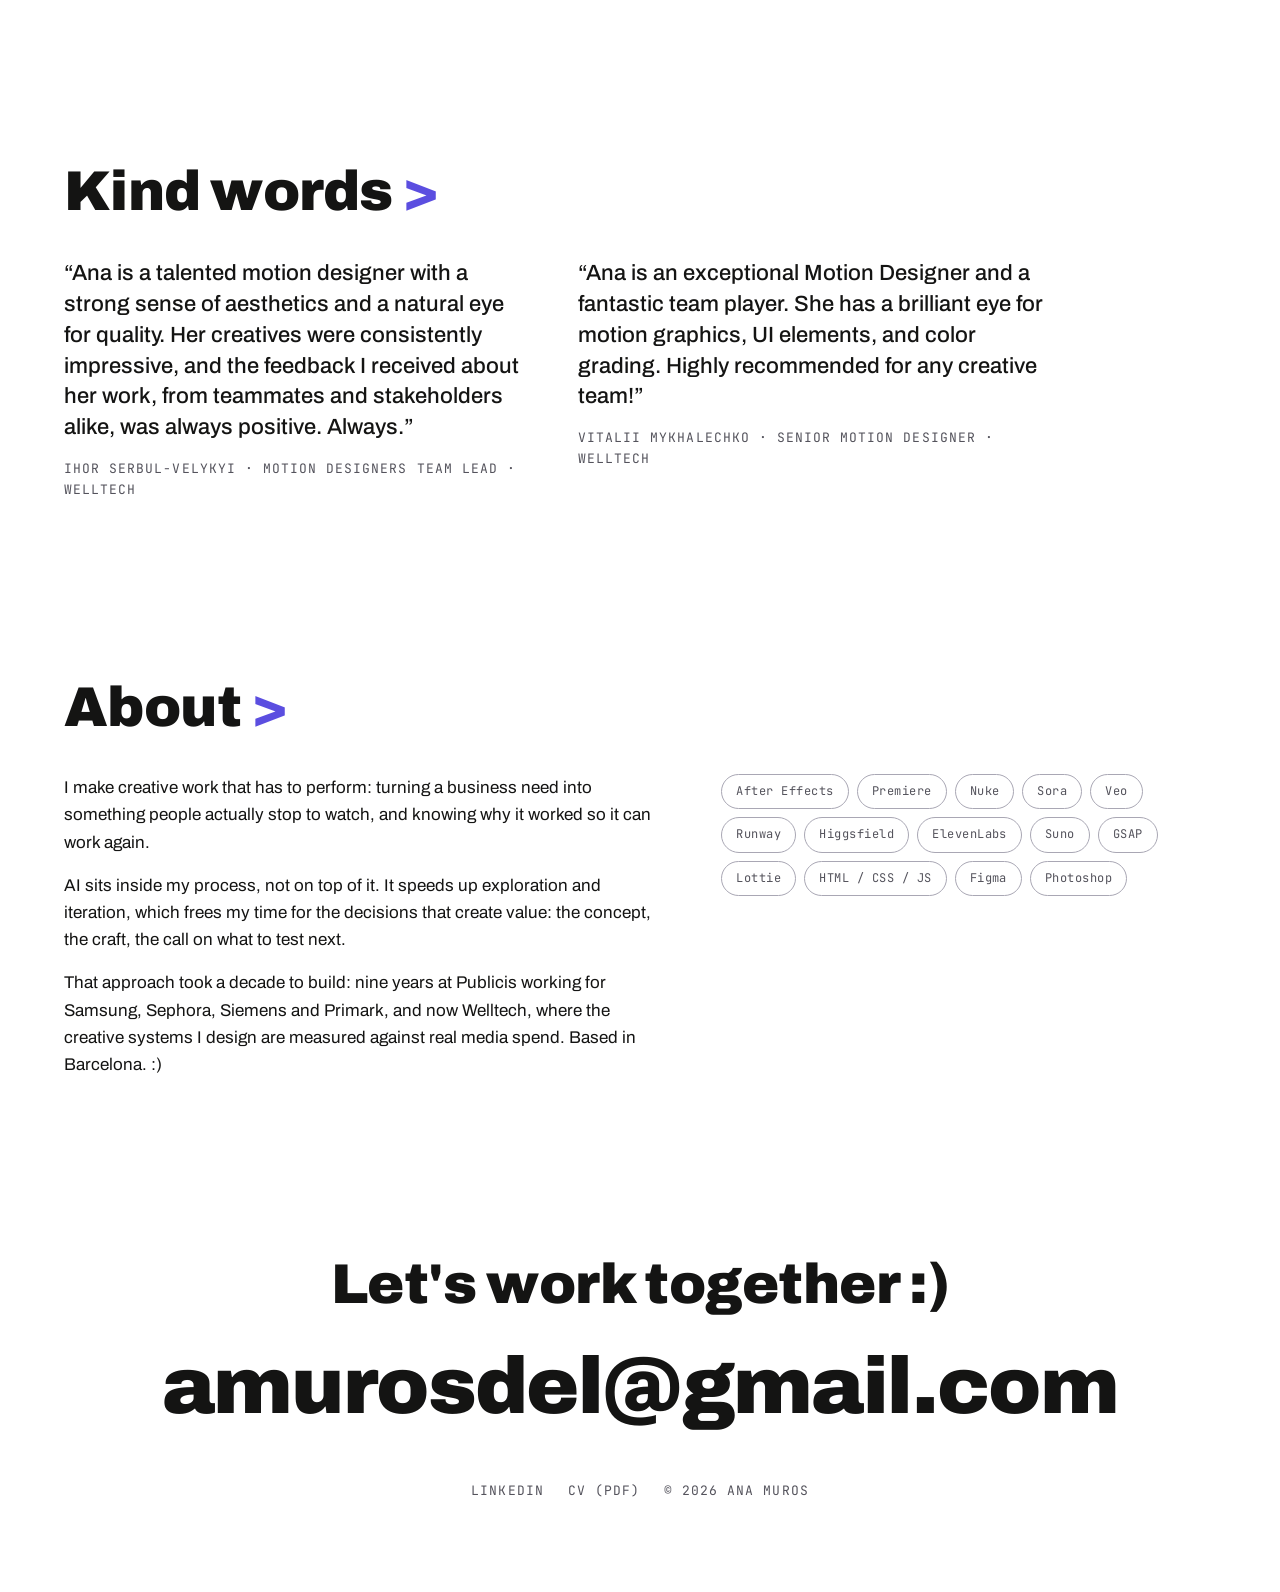
==== commit a099a418: "update index.html update" ====
--- a/index.html
+++ b/index.html
@@ -3,7 +3,7 @@
 <head>
 <meta charset="UTF-8">
 <meta name="viewport" content="width=device-width, initial-scale=1">
-<title>Ana Muros, AI Motion Designer & Creative Technologist</title>
+<title>Ana Muros</title>
 <meta name="description" content="Motion design, creative systems and AI for paid social that converts. 11+ years across Publicis and Welltech, for Samsung, Sephora, Siemens and Primark. Barcelona.">
 <meta property="og:title" content="Ana Muros, AI Motion Designer & Creative Technologist">
 <meta property="og:description" content="I turn one idea into a hundred winning creatives.">
@@ -158,7 +158,7 @@
   <div class="hero-scrim" aria-hidden="true"></div>
   <div class="container hero-content">
     <h1 class="display reveal">Ana Muros&nbsp;:)</h1>
-    <p class="h3 sub reveal" style="--d:80ms">AI Video Motion Designer &amp; Creative Technologist. I turn one idea into a hundred winning creatives.</p>
+    <p class="h3 sub reveal" style="--d:80ms">AI Video, Motion & Branding Designer. One idea in, a hundred creatives out.</p>
   </div>
   <span class="scroll-hint">scroll &gt;</span>
 </header>
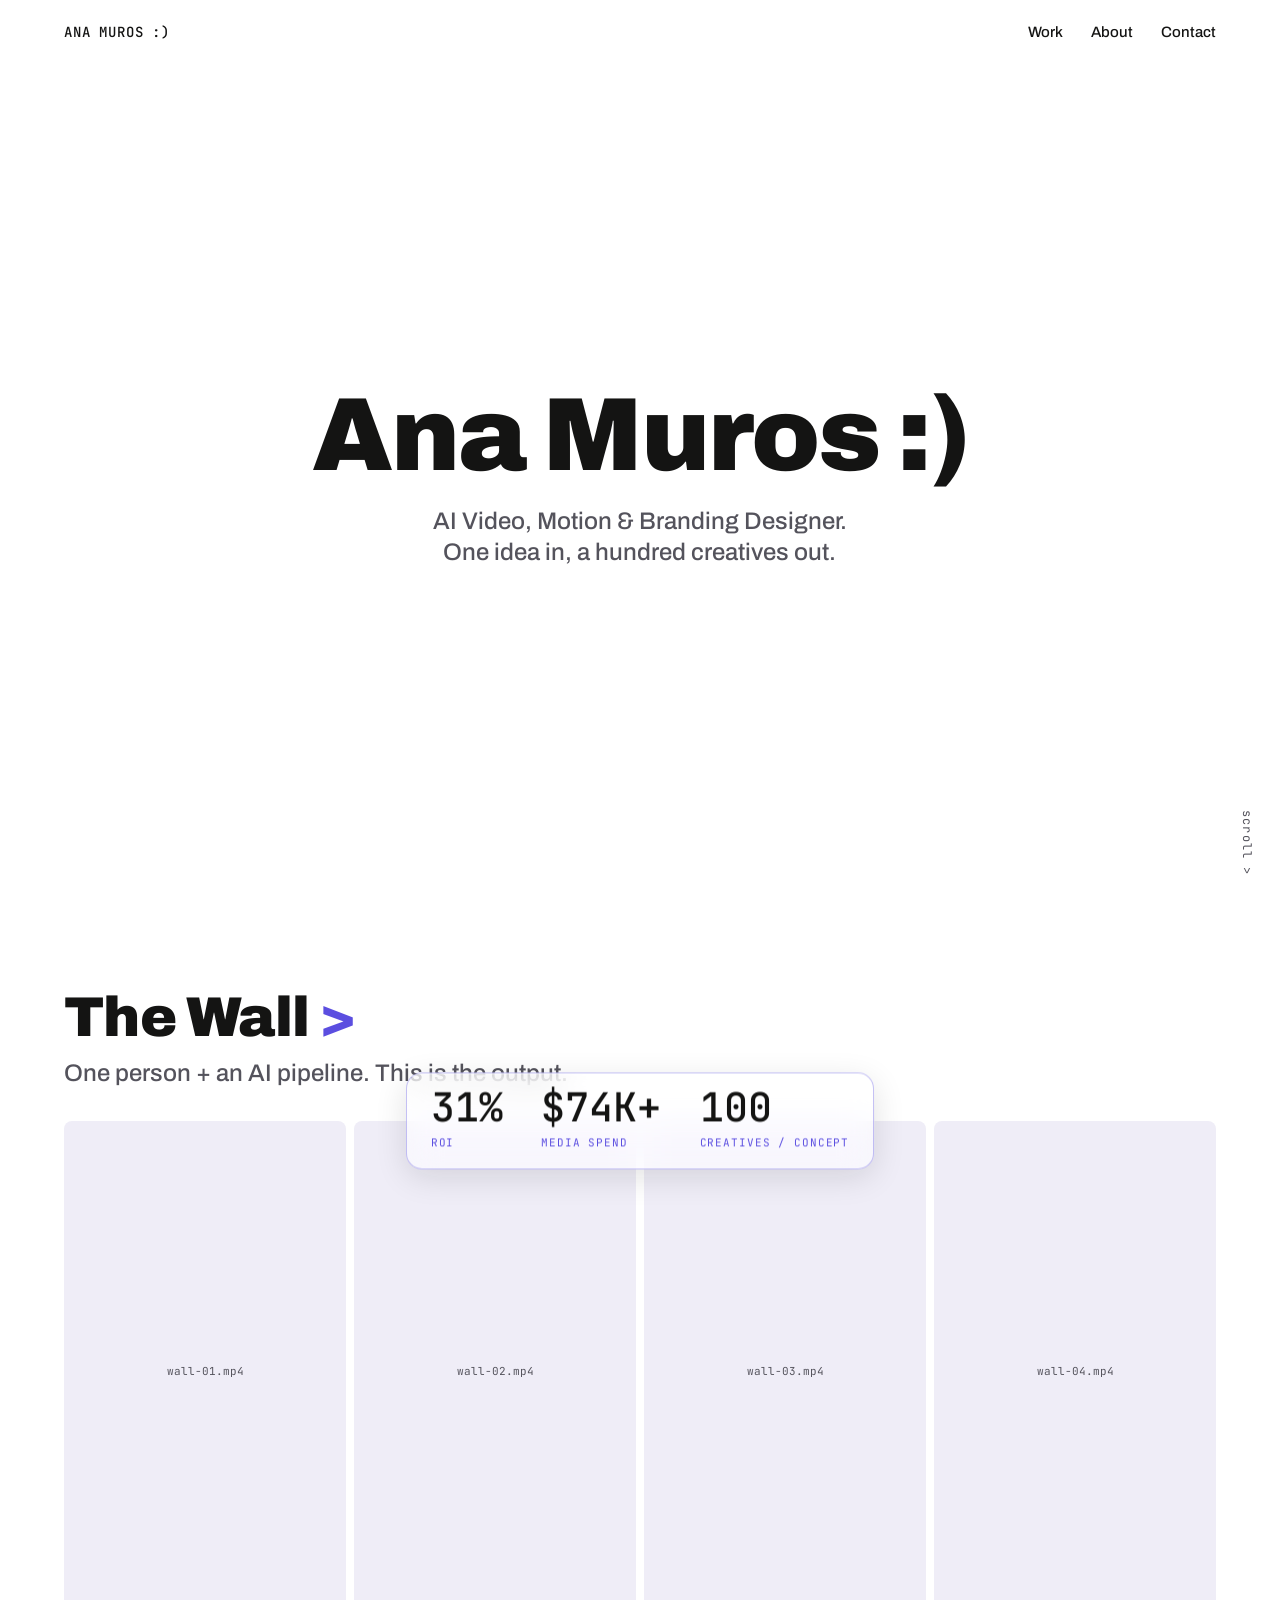
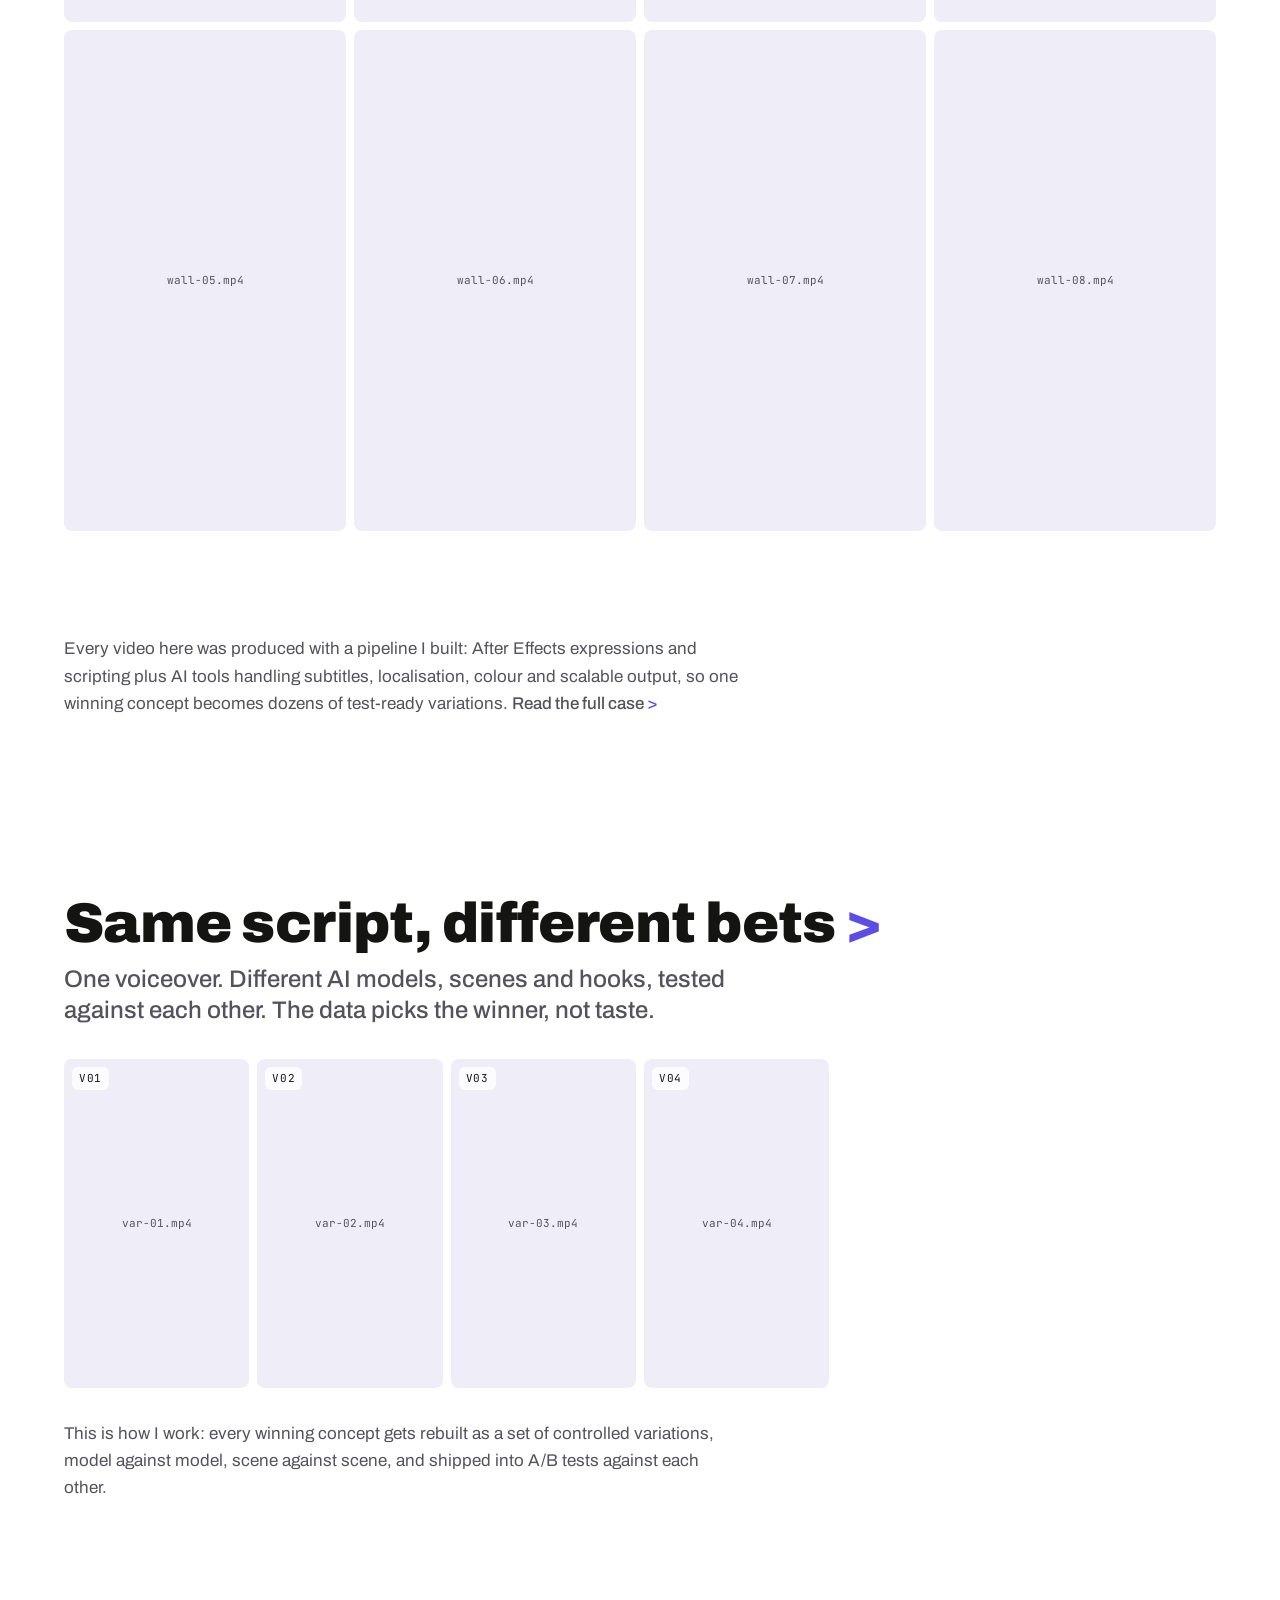
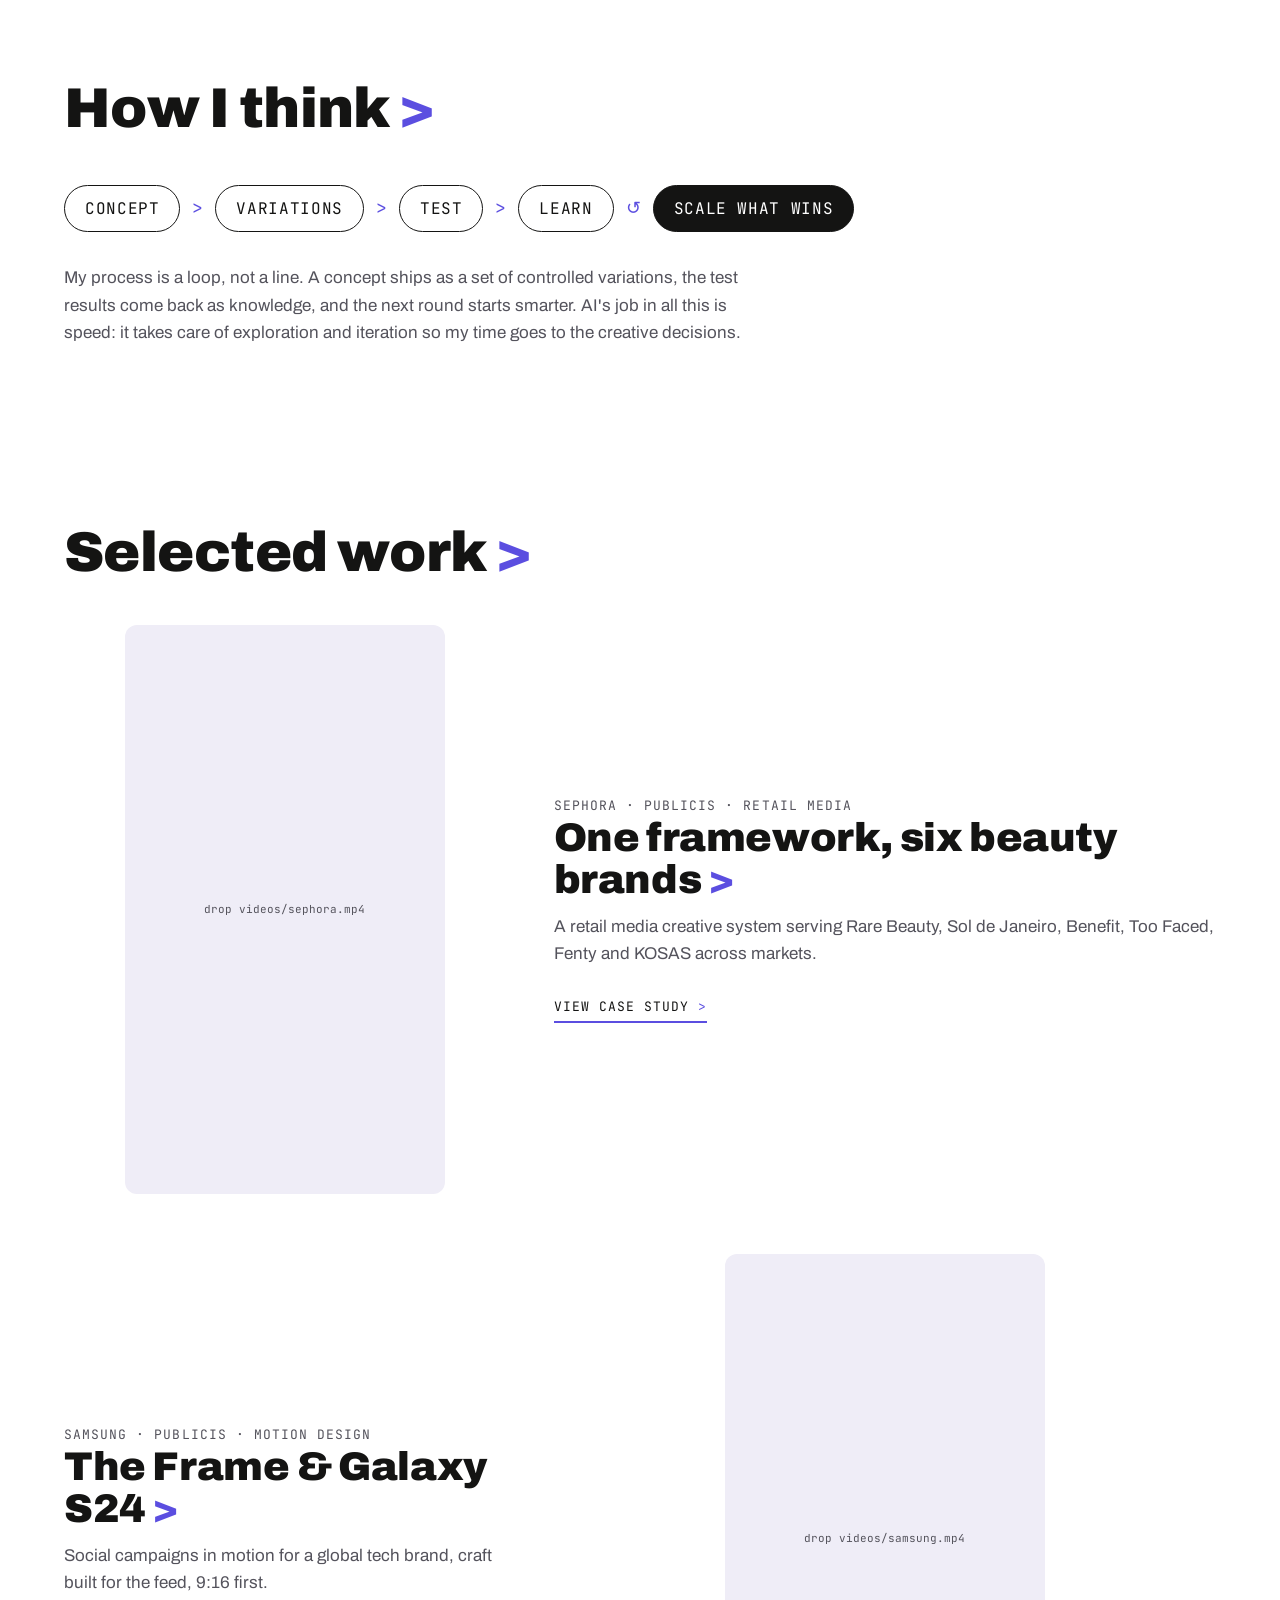
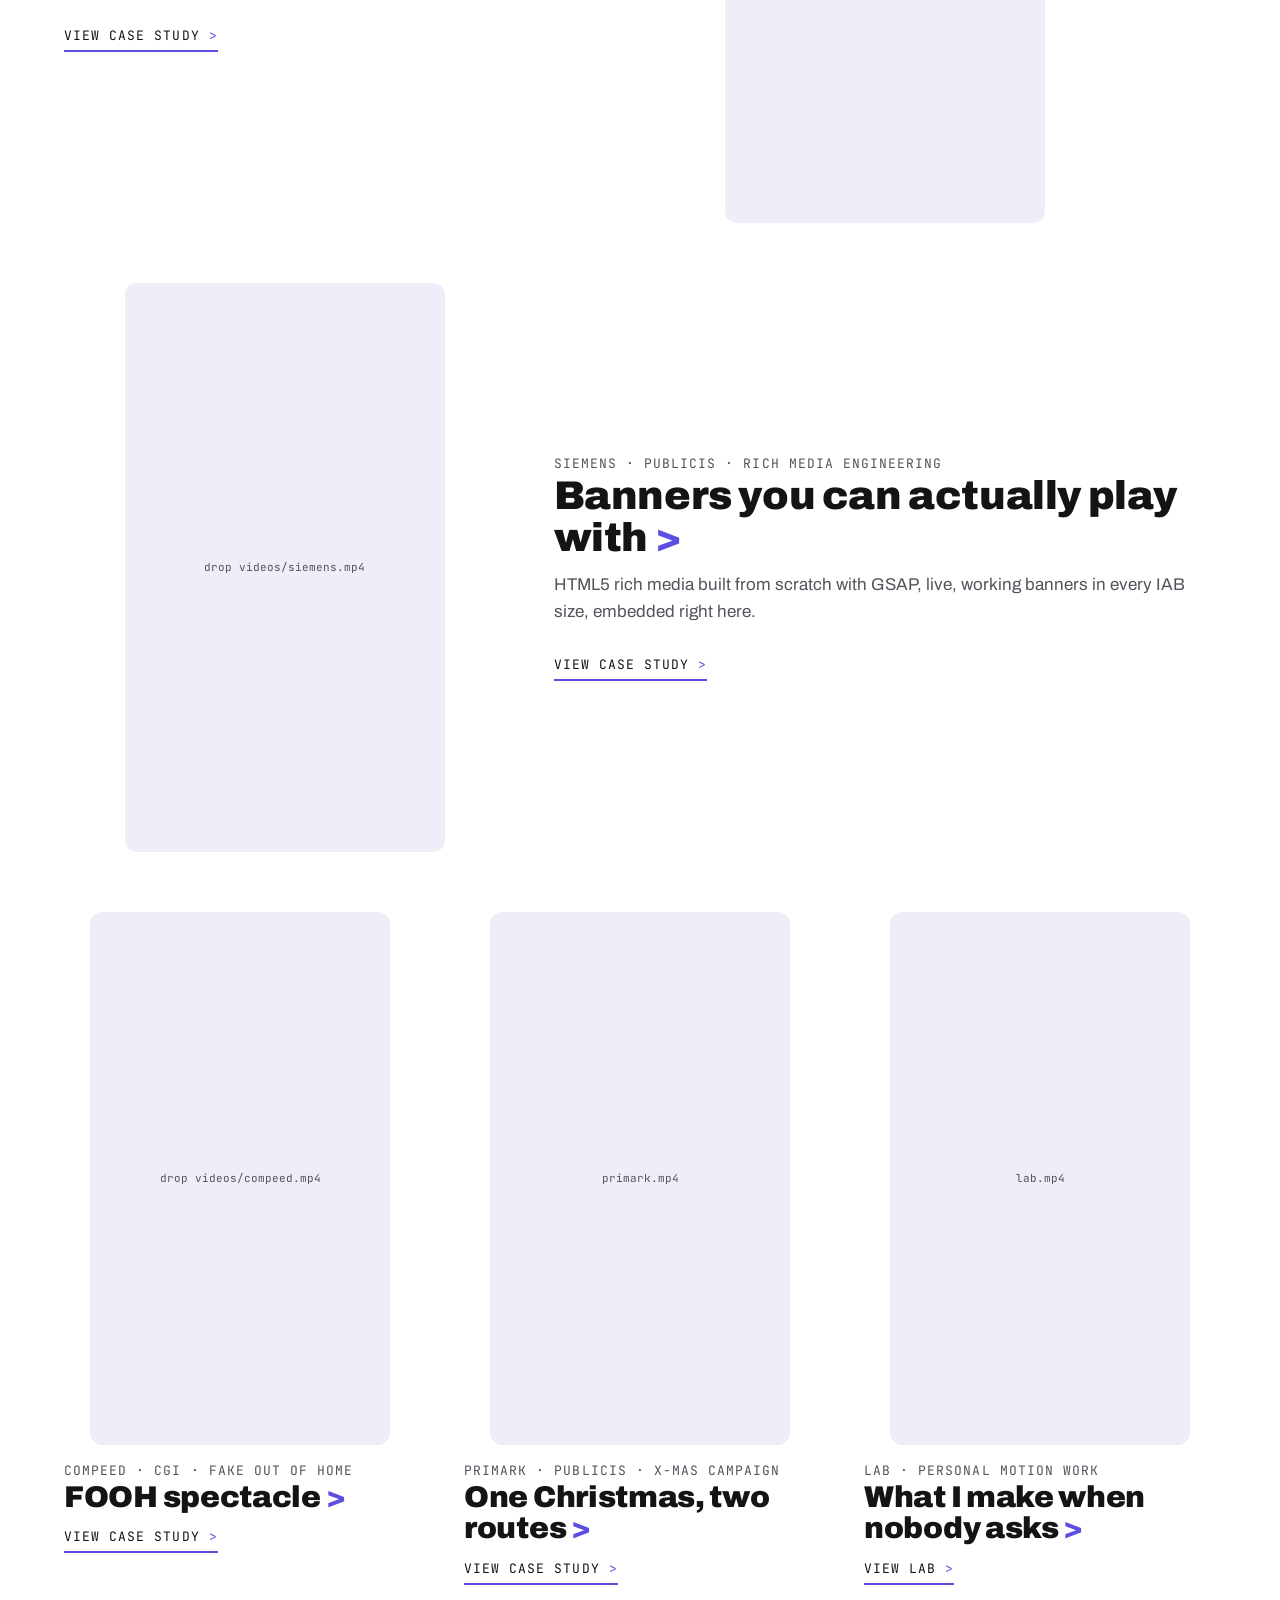
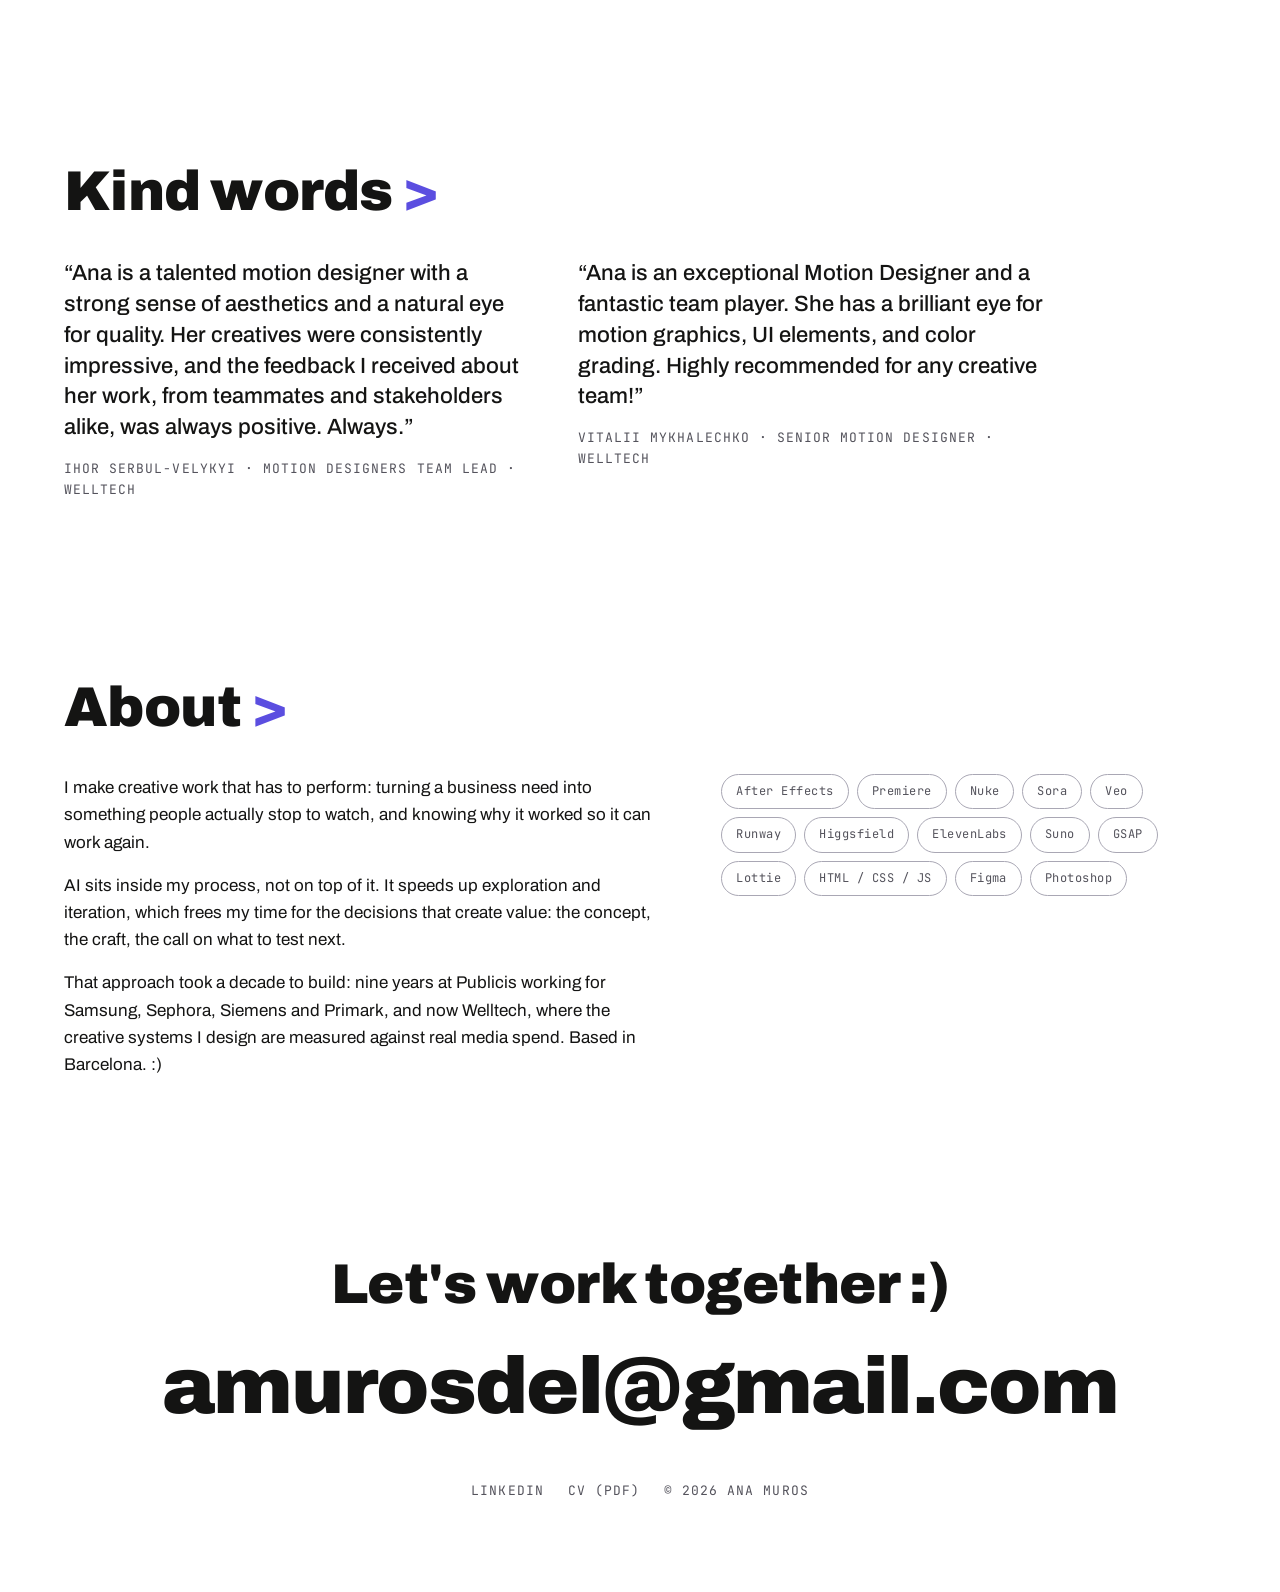
==== commit 5013517f: "index update" ====
--- a/index.html
+++ b/index.html
@@ -158,7 +158,7 @@
   <div class="hero-scrim" aria-hidden="true"></div>
   <div class="container hero-content">
     <h1 class="display reveal">Ana Muros&nbsp;:)</h1>
-    <p class="h3 sub reveal" style="--d:80ms">AI Video, Motion & Branding Designer. One idea in, a hundred creatives out.</p>
+    <p class="h3 sub reveal" style="--d:80ms">AI Video, Motion & Branding Designer. </br>One idea in, a hundred creatives out.</p>
   </div>
   <span class="scroll-hint">scroll &gt;</span>
 </header>
